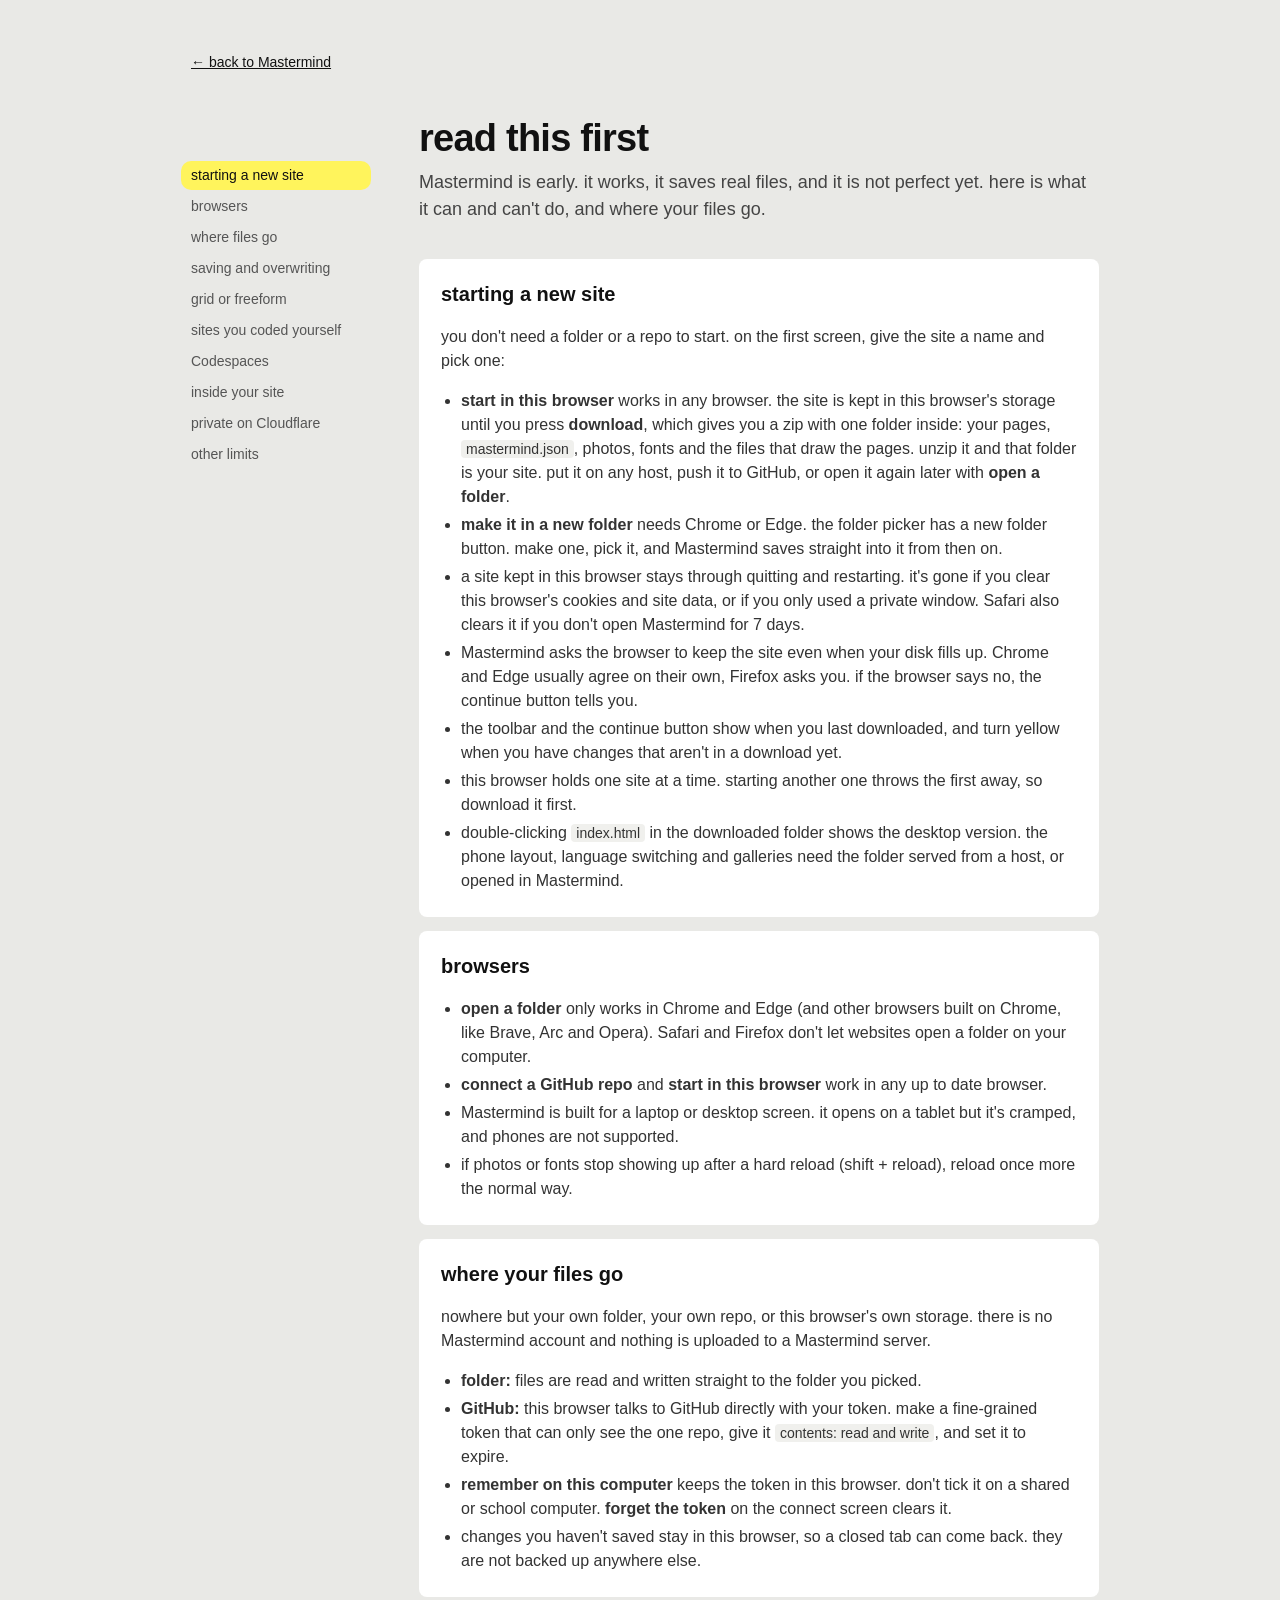
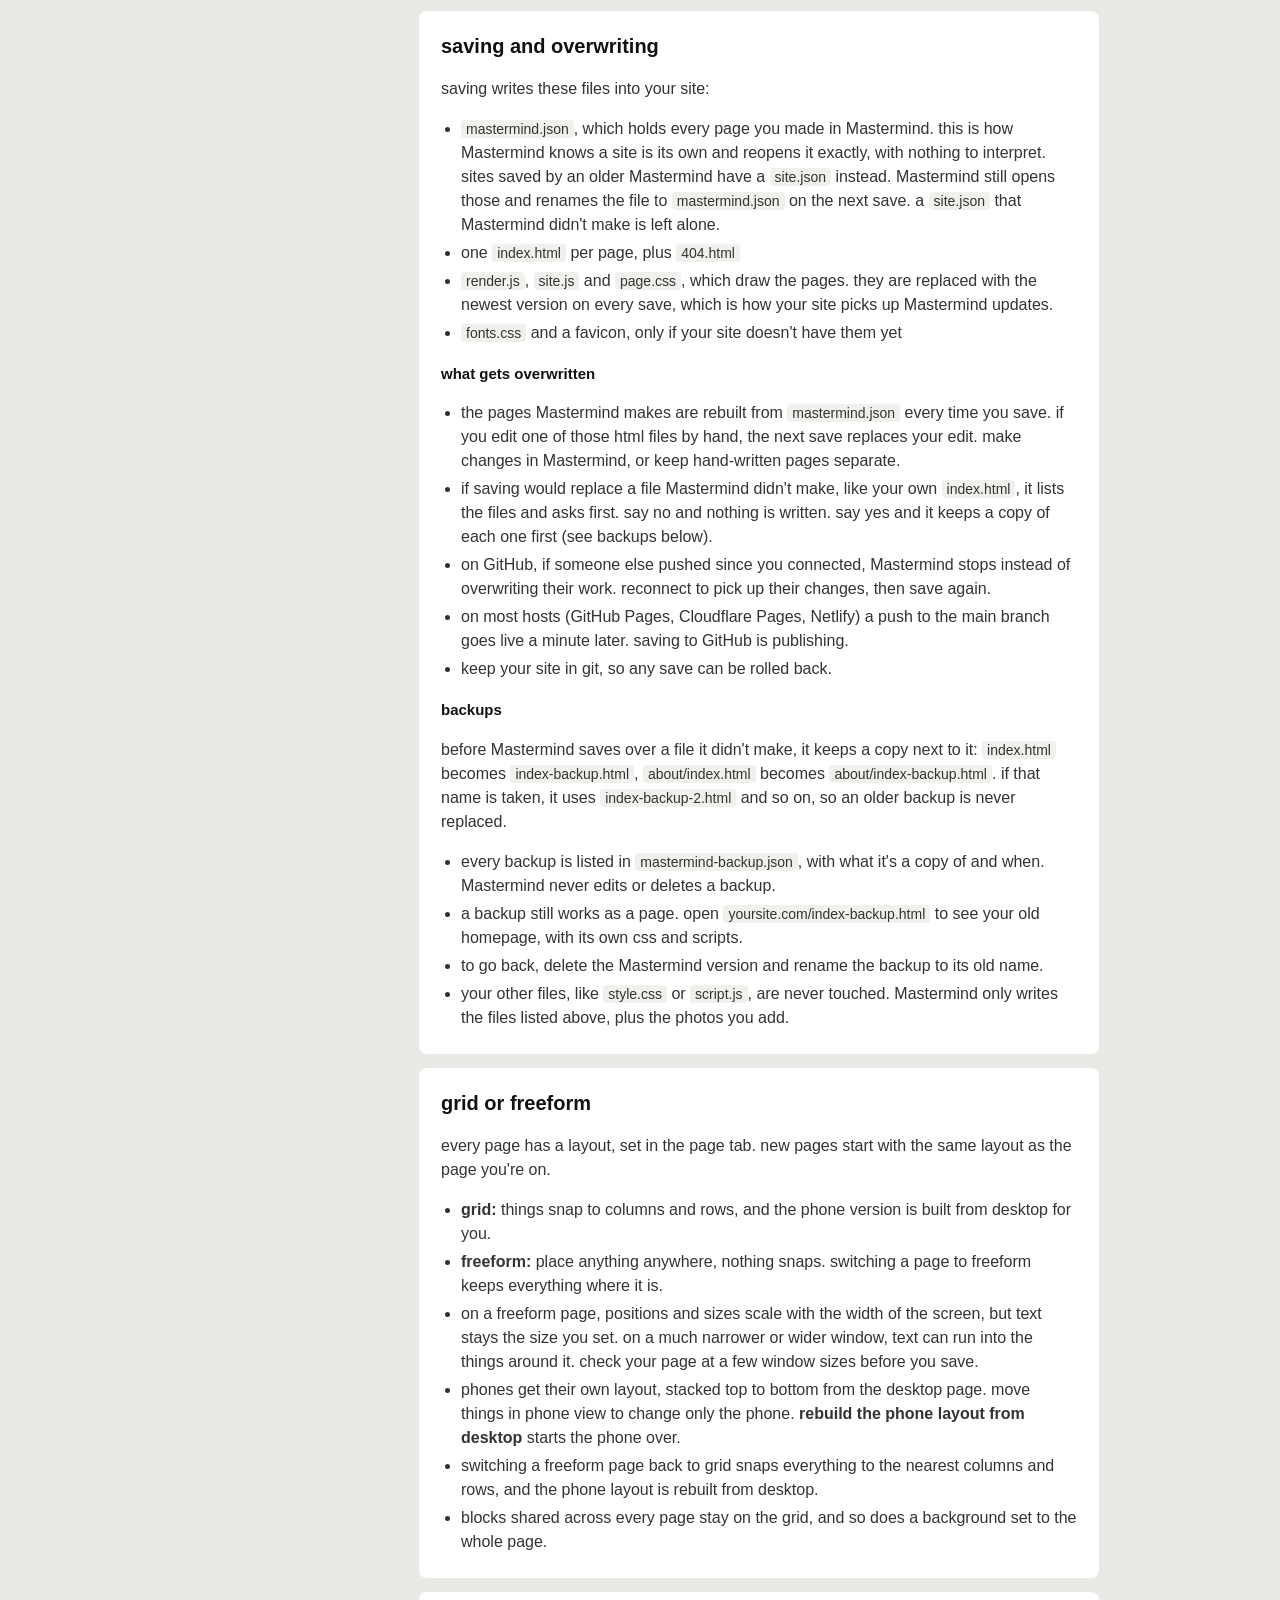
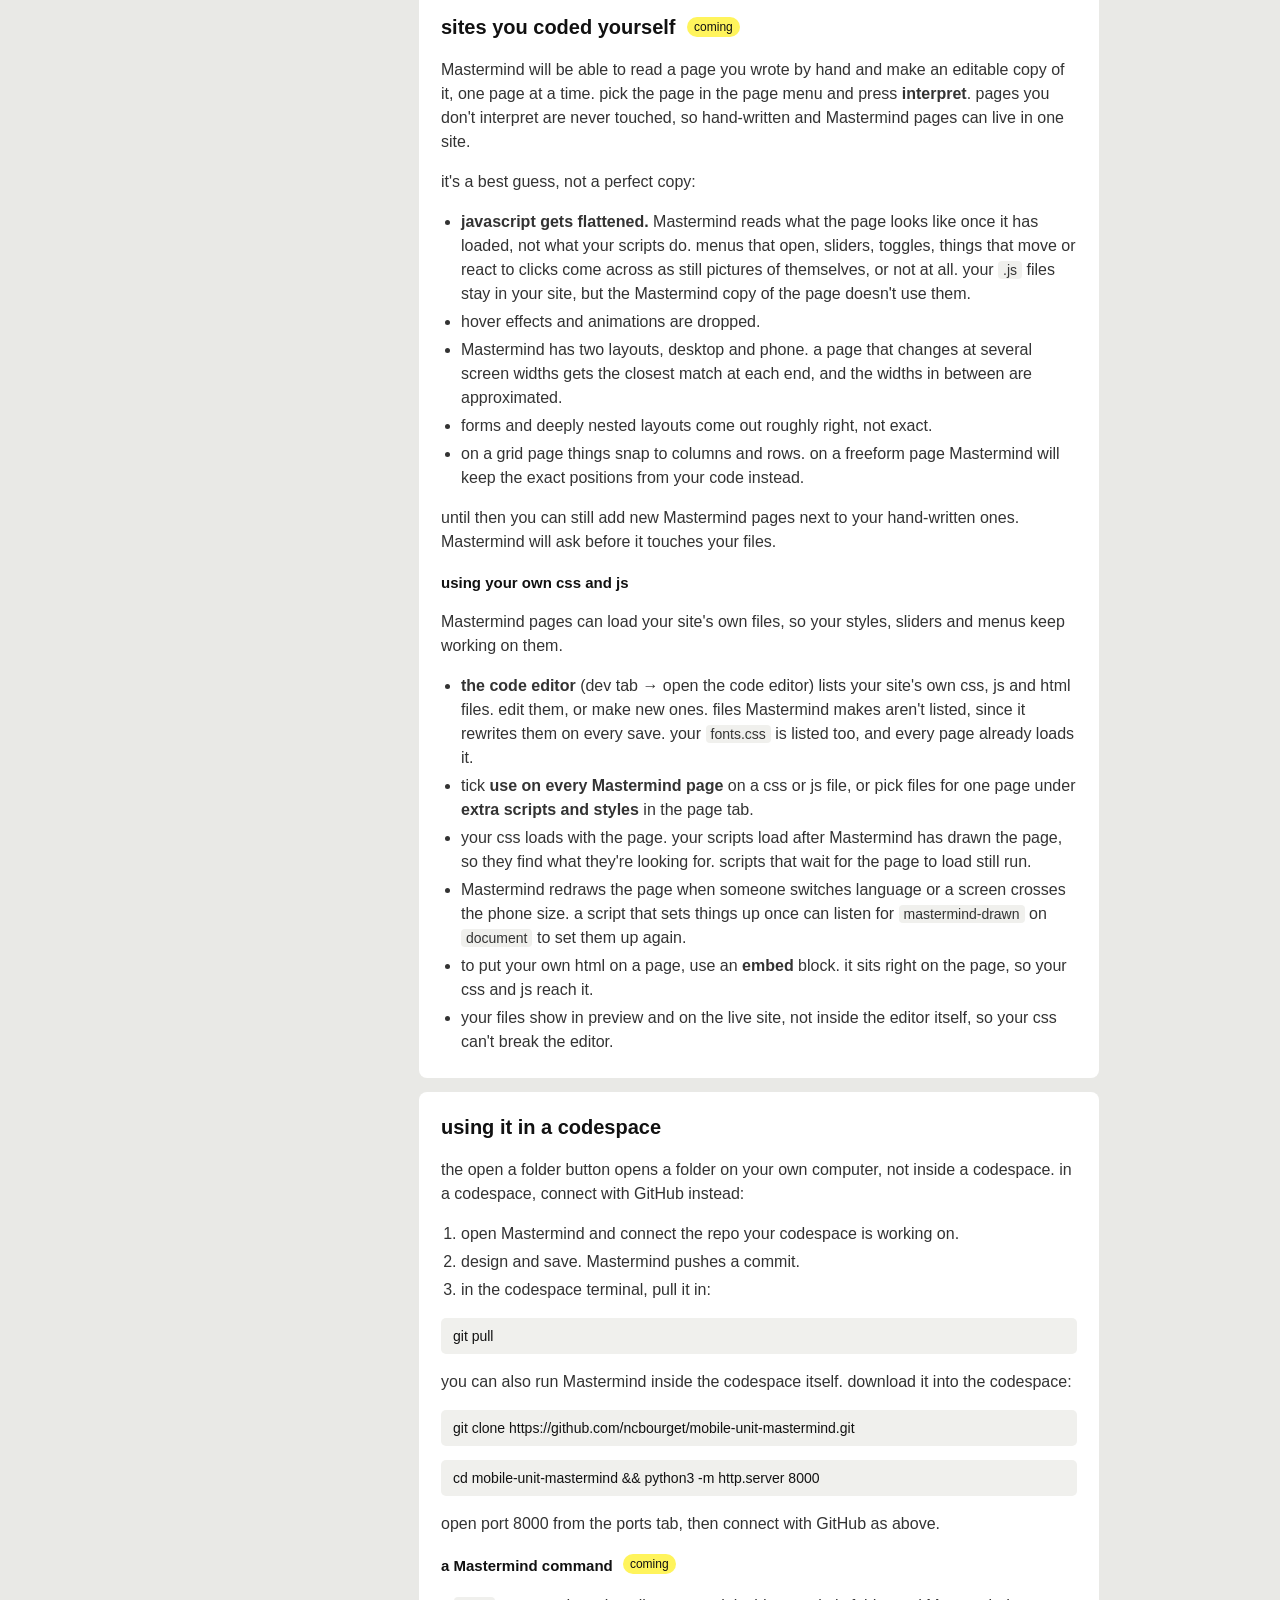
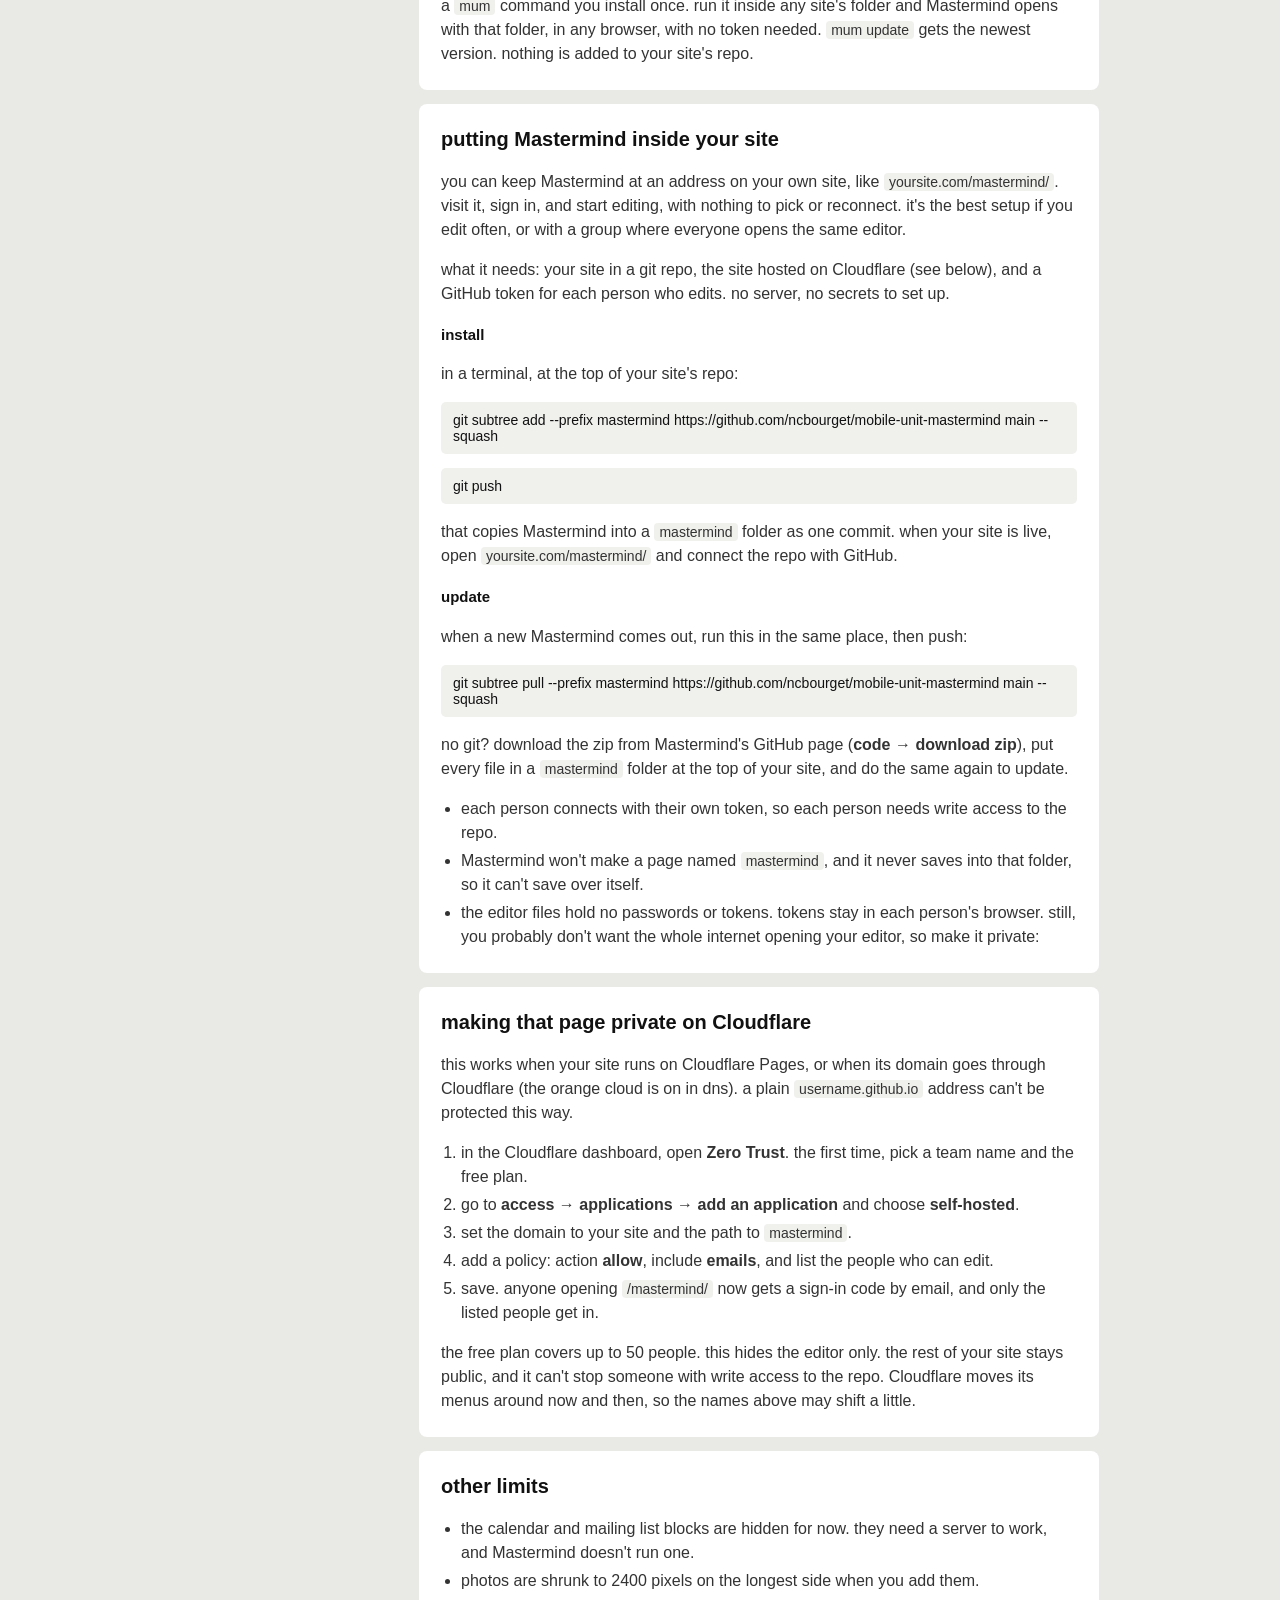
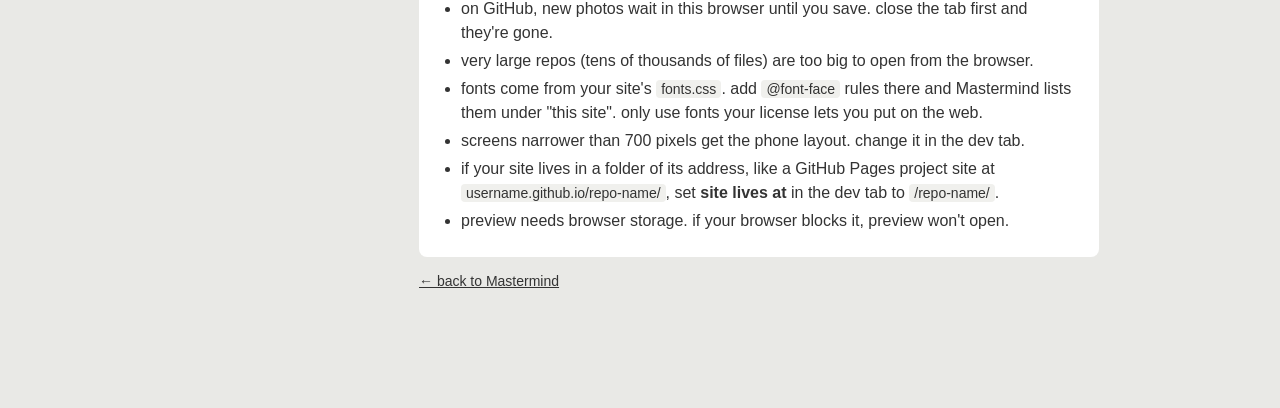
==== about.html @ 0f7946c5 "capitals, install and update notes" ====
<!doctype html>
<html lang="en">
<head>
<meta charset="utf-8">
<meta name="viewport" content="width=device-width, initial-scale=1">
<title>read this first / Mobile Unit: Mastermind</title>
<link rel="icon" href="assets/favicon.svg" type="image/svg+xml">
<style>
body {
  margin: 0;
  background: #e9e9e6;
  color: #111;
  font: 16px/1.5 Helvetica, Arial, sans-serif;
}

html {
  scroll-behavior: smooth;
}

.wrap {
  display: grid;
  grid-template-columns: 190px minmax(0, 680px);
  justify-content: center;
  gap: 48px;
  padding: 48px 16px 80px;
}

main {
  min-width: 0;
}

section {
  scroll-margin-top: 20px;
}

.top {
  margin-bottom: 36px;
  font-size: 14px;
}

a {
  color: inherit;
}

h1 {
  margin: 0 0 10px;
  font-size: 38px;
  line-height: 1.05;
  letter-spacing: -.02em;
}

.lede {
  margin: 0 0 36px;
  font-size: 18px;
  color: #444;
}

section {
  margin-bottom: 14px;
  padding: 20px 22px 8px;
  background: #fff;
  border-radius: 8px;
}

h2 {
  margin: 0 0 8px;
  font-size: 20px;
}

h3 {
  margin: 18px 0 6px;
  font-size: 15px;
}

p, li {
  color: #333;
}

ul, ol {
  padding-left: 20px;
}

li {
  margin-bottom: 4px;
}

code {
  padding: 1px 5px;
  font: inherit;
  font-size: 14px;
  background: #f0f0ed;
  border-radius: 4px;
  overflow-wrap: anywhere;
}

pre {
  margin: 0 0 14px;
  padding: 10px 12px;
  background: #f0f0ed;
  border-radius: 5px;
  font: 14px Helvetica, Arial, sans-serif;
  white-space: pre-wrap;
  overflow-wrap: anywhere;
}

.soon {
  display: inline-block;
  margin-left: 6px;
  padding: 1px 7px;
  font-size: 12px;
  font-weight: 400;
  color: #111;
  background: #fff45c;
  border-radius: 10px;
  vertical-align: 3px;
}

.toc ul {
  position: sticky;
  top: 48px;
  margin: 0;
  padding: 0;
  list-style: none;
  font-size: 14px;
}

.toc .back {
  margin-bottom: 84px;
}

.toc .back a {
  color: #111;
  text-decoration: underline;
}

.toc .back a:hover {
  background: #fff;
}

.top.first {
  visibility: hidden;
}

.toc li {
  margin-bottom: 2px;
}

.toc a {
  display: block;
  padding: 4px 10px;
  color: #555;
  text-decoration: none;
  border-radius: 10px;
}

.toc a:hover {
  color: #111;
}

.toc a.on {
  color: #111;
  background: #fff45c;
}

@media (max-width: 900px) {
  .wrap {
    display: block;
    max-width: 680px;
    margin: 0 auto;
  }

  .toc ul {
    position: static;
    margin: 0 0 24px;
  }

  .toc .back {
    display: none;
  }

  .top.first {
    visibility: visible;
  }

  .toc li {
    display: inline-block;
    margin: 0 4px 4px 0;
  }
}
</style>
</head>
<body>
<div class="wrap">
<nav class="toc">
<ul>
<li class="back"><a href="./">← back to Mastermind</a></li>
<li><a href="#new">starting a new site</a></li>
<li><a href="#browsers">browsers</a></li>
<li><a href="#files">where files go</a></li>
<li><a href="#saving">saving and overwriting</a></li>
<li><a href="#freeform">grid or freeform</a></li>
<li><a href="#coded">sites you coded yourself</a></li>
<li><a href="#codespace">Codespaces</a></li>
<li><a href="#inside">inside your site</a></li>
<li><a href="#private">private on Cloudflare</a></li>
<li><a href="#limits">other limits</a></li>
</ul>
</nav>
<main>
<p class="top first"><a href="./">← back to Mastermind</a></p>

<h1>read this first</h1>
<p class="lede">Mastermind is early. it works, it saves real files, and it is not perfect yet. here is what it can and can't do, and where your files go.</p>

<section id="new">
<h2>starting a new site</h2>
<p>you don't need a folder or a repo to start. on the first screen, give the site a name and pick one:</p>
<ul>
<li><b>start in this browser</b> works in any browser. the site is kept in this browser's storage until you press <b>download</b>, which gives you a zip with one folder inside: your pages, <code>mastermind.json</code>, photos, fonts and the files that draw the pages. unzip it and that folder is your site. put it on any host, push it to GitHub, or open it again later with <b>open a folder</b>.</li>
<li><b>make it in a new folder</b> needs Chrome or Edge. the folder picker has a new folder button. make one, pick it, and Mastermind saves straight into it from then on.</li>
<li>a site kept in this browser stays through quitting and restarting. it's gone if you clear this browser's cookies and site data, or if you only used a private window. Safari also clears it if you don't open Mastermind for 7 days.</li>
<li>Mastermind asks the browser to keep the site even when your disk fills up. Chrome and Edge usually agree on their own, Firefox asks you. if the browser says no, the continue button tells you.</li>
<li>the toolbar and the continue button show when you last downloaded, and turn yellow when you have changes that aren't in a download yet.</li>
<li>this browser holds one site at a time. starting another one throws the first away, so download it first.</li>
<li>double-clicking <code>index.html</code> in the downloaded folder shows the desktop version. the phone layout, language switching and galleries need the folder served from a host, or opened in Mastermind.</li>
</ul>
</section>

<section id="browsers">
<h2>browsers</h2>
<ul>
<li><b>open a folder</b> only works in Chrome and Edge (and other browsers built on Chrome, like Brave, Arc and Opera). Safari and Firefox don't let websites open a folder on your computer.</li>
<li><b>connect a GitHub repo</b> and <b>start in this browser</b> work in any up to date browser.</li>
<li>Mastermind is built for a laptop or desktop screen. it opens on a tablet but it's cramped, and phones are not supported.</li>
<li>if photos or fonts stop showing up after a hard reload (shift + reload), reload once more the normal way.</li>
</ul>
</section>

<section id="files">
<h2>where your files go</h2>
<p>nowhere but your own folder, your own repo, or this browser's own storage. there is no Mastermind account and nothing is uploaded to a Mastermind server.</p>
<ul>
<li><b>folder:</b> files are read and written straight to the folder you picked.</li>
<li><b>GitHub:</b> this browser talks to GitHub directly with your token. make a fine-grained token that can only see the one repo, give it <code>contents: read and write</code>, and set it to expire.</li>
<li><b>remember on this computer</b> keeps the token in this browser. don't tick it on a shared or school computer. <b>forget the token</b> on the connect screen clears it.</li>
<li>changes you haven't saved stay in this browser, so a closed tab can come back. they are not backed up anywhere else.</li>
</ul>
</section>

<section id="saving">
<h2>saving and overwriting</h2>
<p>saving writes these files into your site:</p>
<ul>
<li><code>mastermind.json</code>, which holds every page you made in Mastermind. this is how Mastermind knows a site is its own and reopens it exactly, with nothing to interpret. sites saved by an older Mastermind have a <code>site.json</code> instead. Mastermind still opens those and renames the file to <code>mastermind.json</code> on the next save. a <code>site.json</code> that Mastermind didn't make is left alone.</li>
<li>one <code>index.html</code> per page, plus <code>404.html</code></li>
<li><code>render.js</code>, <code>site.js</code> and <code>page.css</code>, which draw the pages. they are replaced with the newest version on every save, which is how your site picks up Mastermind updates.</li>
<li><code>fonts.css</code> and a favicon, only if your site doesn't have them yet</li>
</ul>
<h3>what gets overwritten</h3>
<ul>
<li>the pages Mastermind makes are rebuilt from <code>mastermind.json</code> every time you save. if you edit one of those html files by hand, the next save replaces your edit. make changes in Mastermind, or keep hand-written pages separate.</li>
<li>if saving would replace a file Mastermind didn't make, like your own <code>index.html</code>, it lists the files and asks first. say no and nothing is written. say yes and it keeps a copy of each one first (see backups below).</li>
<li>on GitHub, if someone else pushed since you connected, Mastermind stops instead of overwriting their work. reconnect to pick up their changes, then save again.</li>
<li>on most hosts (GitHub Pages, Cloudflare Pages, Netlify) a push to the main branch goes live a minute later. saving to GitHub is publishing.</li>
<li>keep your site in git, so any save can be rolled back.</li>
</ul>
<h3>backups</h3>
<p>before Mastermind saves over a file it didn't make, it keeps a copy next to it: <code>index.html</code> becomes <code>index-backup.html</code>, <code>about/index.html</code> becomes <code>about/index-backup.html</code>. if that name is taken, it uses <code>index-backup-2.html</code> and so on, so an older backup is never replaced.</p>
<ul>
<li>every backup is listed in <code>mastermind-backup.json</code>, with what it's a copy of and when. Mastermind never edits or deletes a backup.</li>
<li>a backup still works as a page. open <code>yoursite.com/index-backup.html</code> to see your old homepage, with its own css and scripts.</li>
<li>to go back, delete the Mastermind version and rename the backup to its old name.</li>
<li>your other files, like <code>style.css</code> or <code>script.js</code>, are never touched. Mastermind only writes the files listed above, plus the photos you add.</li>
</ul>
</section>

<section id="freeform">
<h2>grid or freeform</h2>
<p>every page has a layout, set in the page tab. new pages start with the same layout as the page you're on.</p>
<ul>
<li><b>grid:</b> things snap to columns and rows, and the phone version is built from desktop for you.</li>
<li><b>freeform:</b> place anything anywhere, nothing snaps. switching a page to freeform keeps everything where it is.</li>
<li>on a freeform page, positions and sizes scale with the width of the screen, but text stays the size you set. on a much narrower or wider window, text can run into the things around it. check your page at a few window sizes before you save.</li>
<li>phones get their own layout, stacked top to bottom from the desktop page. move things in phone view to change only the phone. <b>rebuild the phone layout from desktop</b> starts the phone over.</li>
<li>switching a freeform page back to grid snaps everything to the nearest columns and rows, and the phone layout is rebuilt from desktop.</li>
<li>blocks shared across every page stay on the grid, and so does a background set to the whole page.</li>
</ul>
</section>

<section id="coded">
<h2>sites you coded yourself <span class="soon">coming</span></h2>
<p>Mastermind will be able to read a page you wrote by hand and make an editable copy of it, one page at a time. pick the page in the page menu and press <b>interpret</b>. pages you don't interpret are never touched, so hand-written and Mastermind pages can live in one site.</p>
<p>it's a best guess, not a perfect copy:</p>
<ul>
<li><b>javascript gets flattened.</b> Mastermind reads what the page looks like once it has loaded, not what your scripts do. menus that open, sliders, toggles, things that move or react to clicks come across as still pictures of themselves, or not at all. your <code>.js</code> files stay in your site, but the Mastermind copy of the page doesn't use them.</li>
<li>hover effects and animations are dropped.</li>
<li>Mastermind has two layouts, desktop and phone. a page that changes at several screen widths gets the closest match at each end, and the widths in between are approximated.</li>
<li>forms and deeply nested layouts come out roughly right, not exact.</li>
<li>on a grid page things snap to columns and rows. on a freeform page Mastermind will keep the exact positions from your code instead.</li>
</ul>
<p>until then you can still add new Mastermind pages next to your hand-written ones. Mastermind will ask before it touches your files.</p>
<h3>using your own css and js</h3>
<p>Mastermind pages can load your site's own files, so your styles, sliders and menus keep working on them.</p>
<ul>
<li><b>the code editor</b> (dev tab → open the code editor) lists your site's own css, js and html files. edit them, or make new ones. files Mastermind makes aren't listed, since it rewrites them on every save. your <code>fonts.css</code> is listed too, and every page already loads it.</li>
<li>tick <b>use on every Mastermind page</b> on a css or js file, or pick files for one page under <b>extra scripts and styles</b> in the page tab.</li>
<li>your css loads with the page. your scripts load after Mastermind has drawn the page, so they find what they're looking for. scripts that wait for the page to load still run.</li>
<li>Mastermind redraws the page when someone switches language or a screen crosses the phone size. a script that sets things up once can listen for <code>mastermind-drawn</code> on <code>document</code> to set them up again.</li>
<li>to put your own html on a page, use an <b>embed</b> block. it sits right on the page, so your css and js reach it.</li>
<li>your files show in preview and on the live site, not inside the editor itself, so your css can't break the editor.</li>
</ul>
</section>

<section id="codespace">
<h2>using it in a codespace</h2>
<p>the open a folder button opens a folder on your own computer, not inside a codespace. in a codespace, connect with GitHub instead:</p>
<ol>
<li>open Mastermind and connect the repo your codespace is working on.</li>
<li>design and save. Mastermind pushes a commit.</li>
<li>in the codespace terminal, pull it in:</li>
</ol>
<pre>git pull</pre>
<p>you can also run Mastermind inside the codespace itself. download it into the codespace:</p>
<pre>git clone https://github.com/ncbourget/mobile-unit-mastermind.git</pre>
<pre>cd mobile-unit-mastermind && python3 -m http.server 8000</pre>
<p>open port 8000 from the ports tab, then connect with GitHub as above.</p>
<h3>a Mastermind command <span class="soon">coming</span></h3>
<p>a <code>mum</code> command you install once. run it inside any site's folder and Mastermind opens with that folder, in any browser, with no token needed. <code>mum update</code> gets the newest version. nothing is added to your site's repo.</p>
</section>

<section id="inside">
<h2>putting Mastermind inside your site</h2>
<p>you can keep Mastermind at an address on your own site, like <code>yoursite.com/mastermind/</code>. visit it, sign in, and start editing, with nothing to pick or reconnect. it's the best setup if you edit often, or with a group where everyone opens the same editor.</p>
<p>what it needs: your site in a git repo, the site hosted on Cloudflare (see below), and a GitHub token for each person who edits. no server, no secrets to set up.</p>
<h3>install</h3>
<p>in a terminal, at the top of your site's repo:</p>
<pre>git subtree add --prefix mastermind https://github.com/ncbourget/mobile-unit-mastermind main --squash</pre>
<pre>git push</pre>
<p>that copies Mastermind into a <code>mastermind</code> folder as one commit. when your site is live, open <code>yoursite.com/mastermind/</code> and connect the repo with GitHub.</p>
<h3>update</h3>
<p>when a new Mastermind comes out, run this in the same place, then push:</p>
<pre>git subtree pull --prefix mastermind https://github.com/ncbourget/mobile-unit-mastermind main --squash</pre>
<p>no git? download the zip from Mastermind's GitHub page (<b>code → download zip</b>), put every file in a <code>mastermind</code> folder at the top of your site, and do the same again to update.</p>
<ul>
<li>each person connects with their own token, so each person needs write access to the repo.</li>
<li>Mastermind won't make a page named <code>mastermind</code>, and it never saves into that folder, so it can't save over itself.</li>
<li>the editor files hold no passwords or tokens. tokens stay in each person's browser. still, you probably don't want the whole internet opening your editor, so make it private:</li>
</ul>
</section>

<section id="private">
<h2>making that page private on Cloudflare</h2>
<p>this works when your site runs on Cloudflare Pages, or when its domain goes through Cloudflare (the orange cloud is on in dns). a plain <code>username.github.io</code> address can't be protected this way.</p>
<ol>
<li>in the Cloudflare dashboard, open <b>Zero Trust</b>. the first time, pick a team name and the free plan.</li>
<li>go to <b>access → applications → add an application</b> and choose <b>self-hosted</b>.</li>
<li>set the domain to your site and the path to <code>mastermind</code>.</li>
<li>add a policy: action <b>allow</b>, include <b>emails</b>, and list the people who can edit.</li>
<li>save. anyone opening <code>/mastermind/</code> now gets a sign-in code by email, and only the listed people get in.</li>
</ol>
<p>the free plan covers up to 50 people. this hides the editor only. the rest of your site stays public, and it can't stop someone with write access to the repo. Cloudflare moves its menus around now and then, so the names above may shift a little.</p>
</section>

<section id="limits">
<h2>other limits</h2>
<ul>
<li>the calendar and mailing list blocks are hidden for now. they need a server to work, and Mastermind doesn't run one.</li>
<li>photos are shrunk to 2400 pixels on the longest side when you add them.</li>
<li>on GitHub, new photos wait in this browser until you save. close the tab first and they're gone.</li>
<li>very large repos (tens of thousands of files) are too big to open from the browser.</li>
<li>fonts come from your site's <code>fonts.css</code>. add <code>@font-face</code> rules there and Mastermind lists them under "this site". only use fonts your license lets you put on the web.</li>
<li>screens narrower than 700 pixels get the phone layout. change it in the dev tab.</li>
<li>if your site lives in a folder of its address, like a GitHub Pages project site at <code>username.github.io/repo-name/</code>, set <b>site lives at</b> in the dev tab to <code>/repo-name/</code>.</li>
<li>preview needs browser storage. if your browser blocks it, preview won't open.</li>
</ul>
</section>

<p class="top"><a href="./">← back to Mastermind</a></p>
</main>
</div>
<script>
var ls = [].slice.call(document.querySelectorAll('.toc a[href^="#"]')), secs = ls.map(function (a) { return document.querySelector(a.getAttribute('href')) })

function spot() {
  var on = 0
  secs.forEach(function (x, i) { if (x.getBoundingClientRect().top < innerHeight * .3) on = i })
  if (innerHeight + scrollY >= document.documentElement.scrollHeight - 4) on = secs.length - 1
  ls.forEach(function (a, i) { a.classList.toggle('on', i == on) })
}

addEventListener('scroll', spot, { passive: true })
addEventListener('resize', spot)
ls.forEach(function (a, i) {
  a.onclick = function () { setTimeout(function () { ls.forEach(function (b, j) { b.classList.toggle('on', j == i) }) }, 700) }
})
spot()
</script>
</body>
</html>
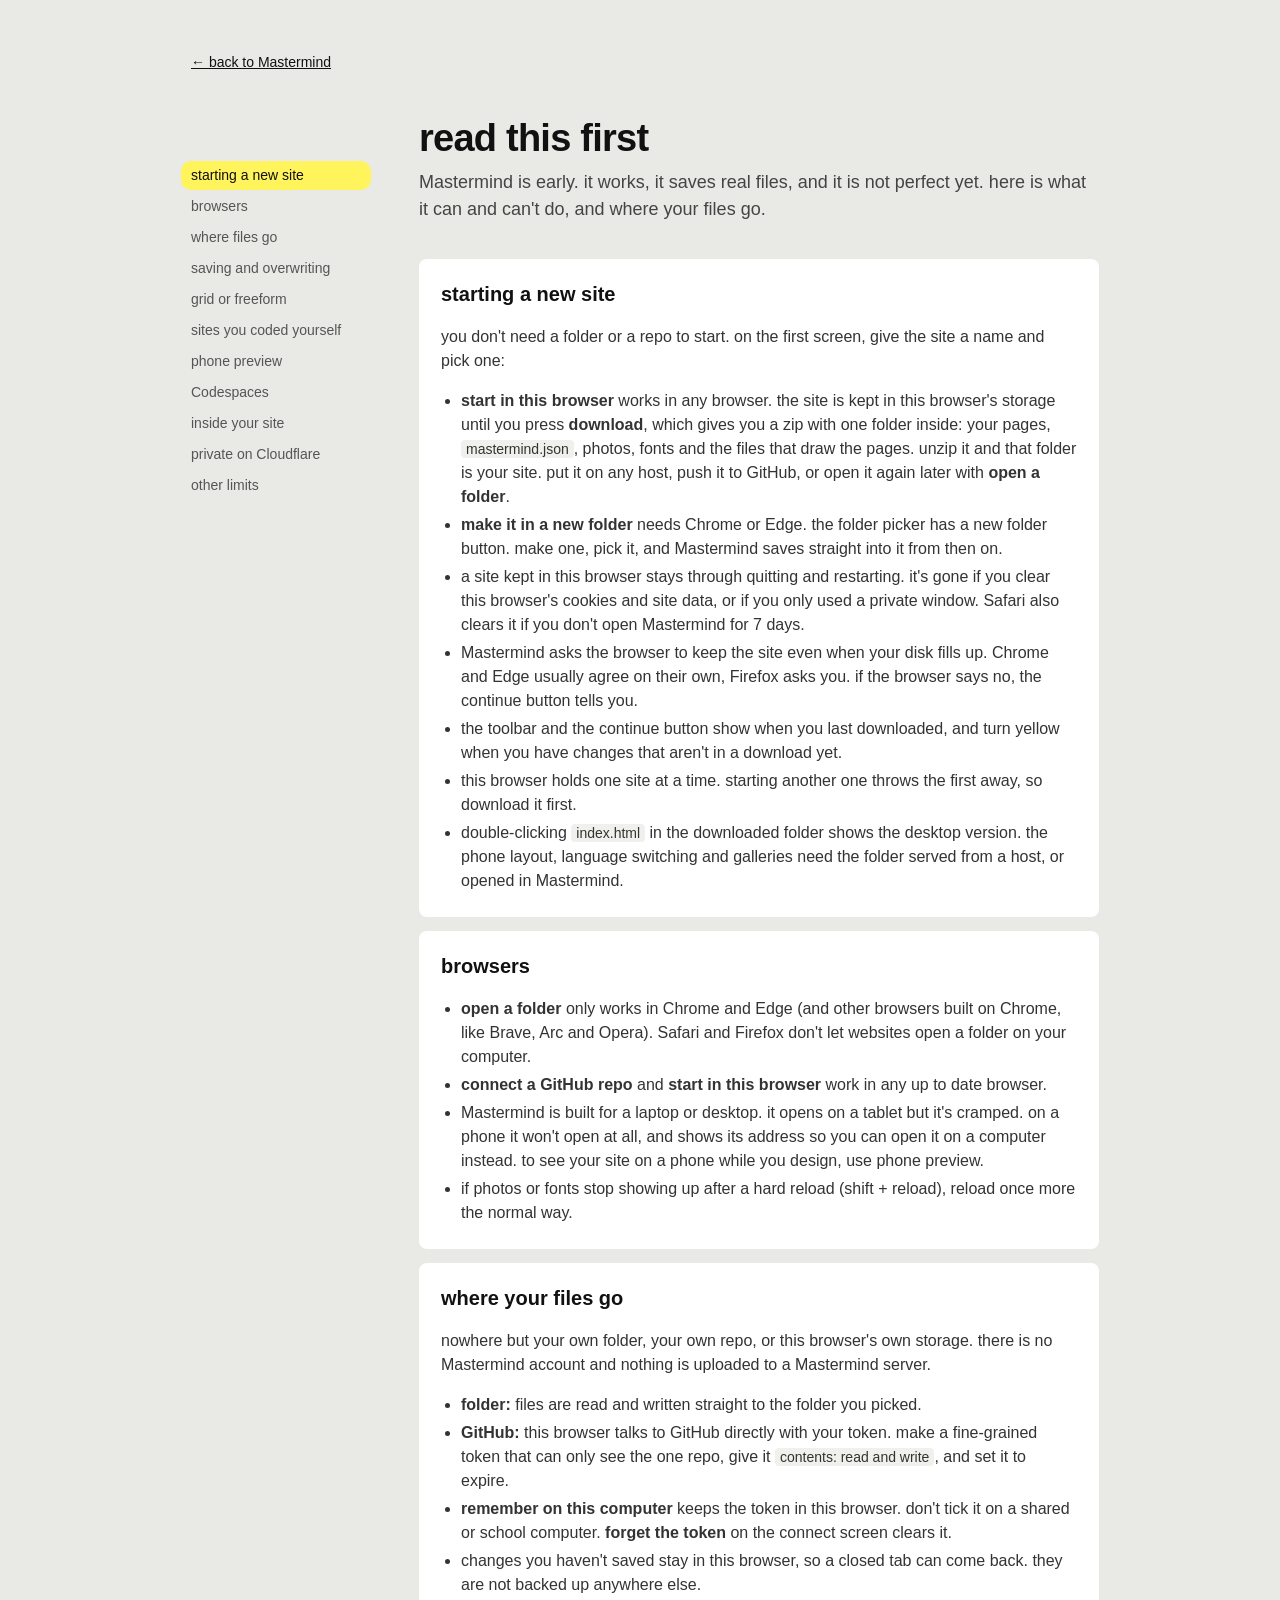
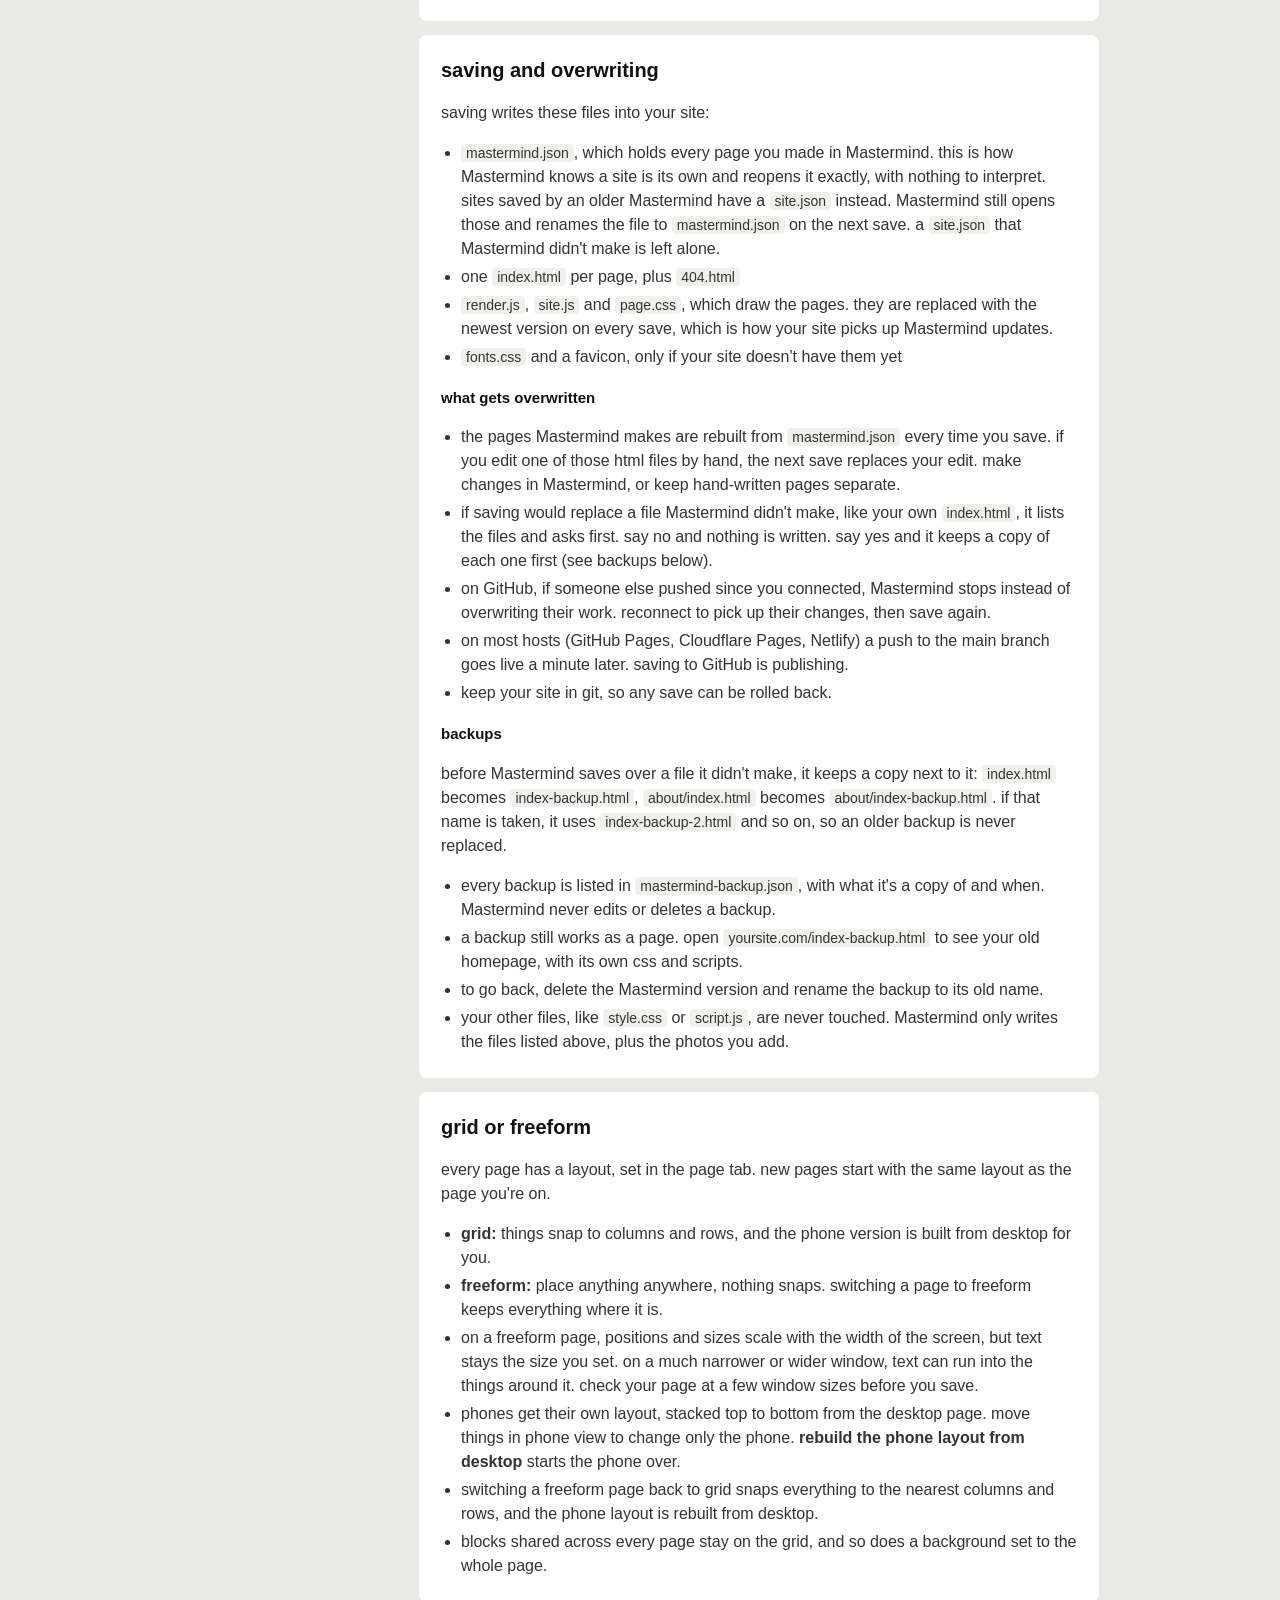
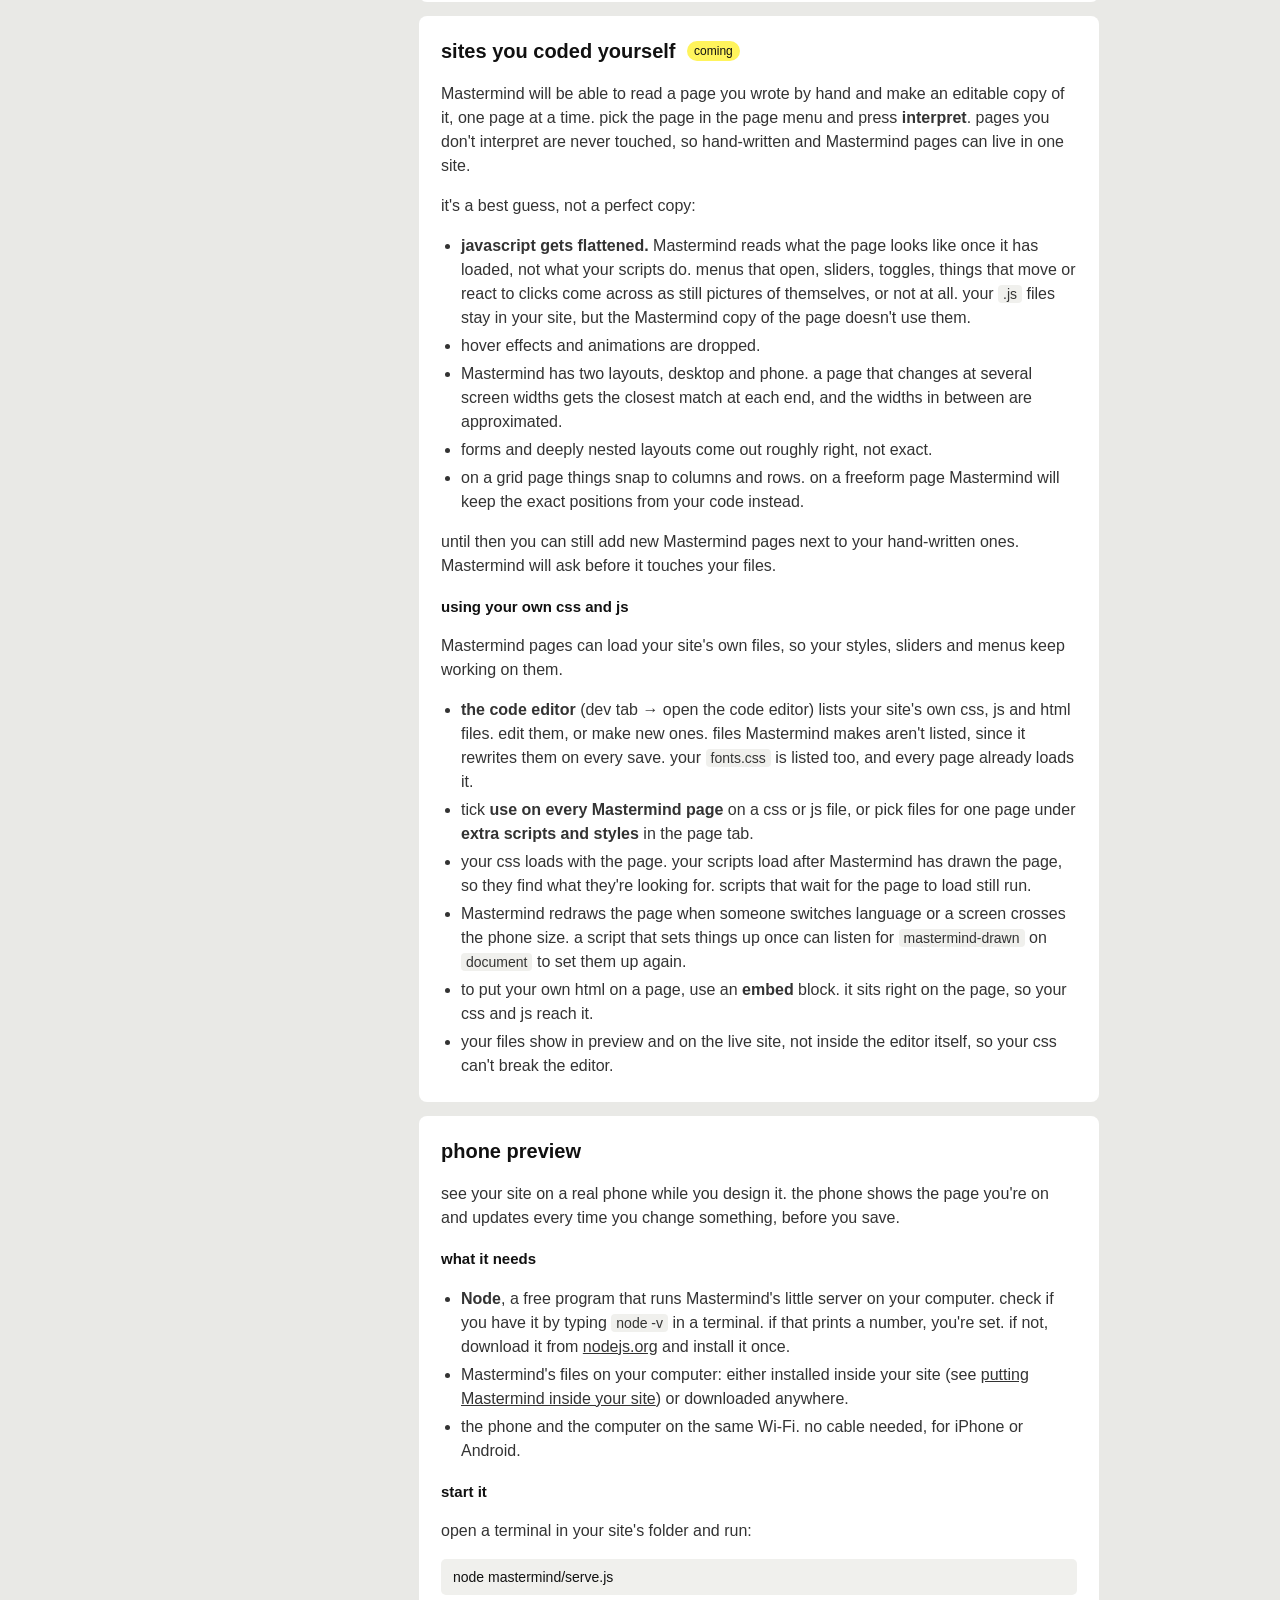
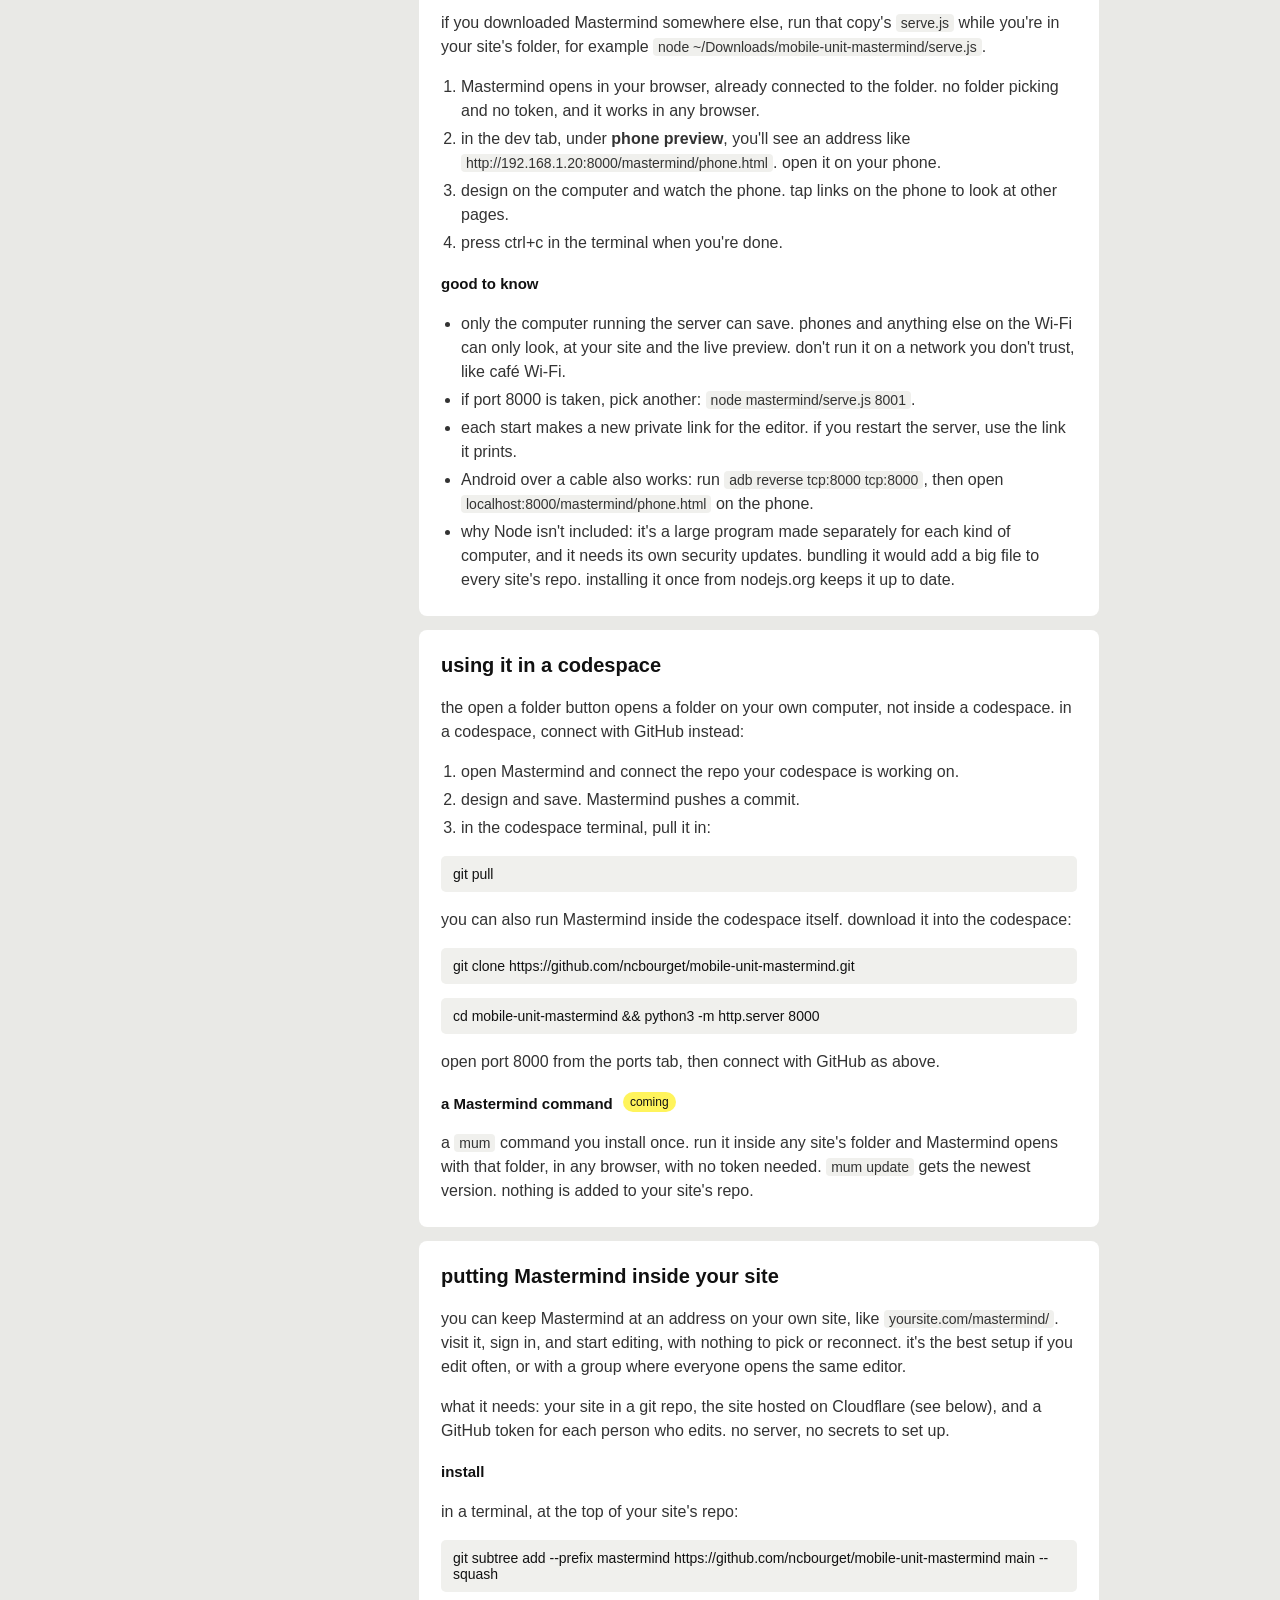
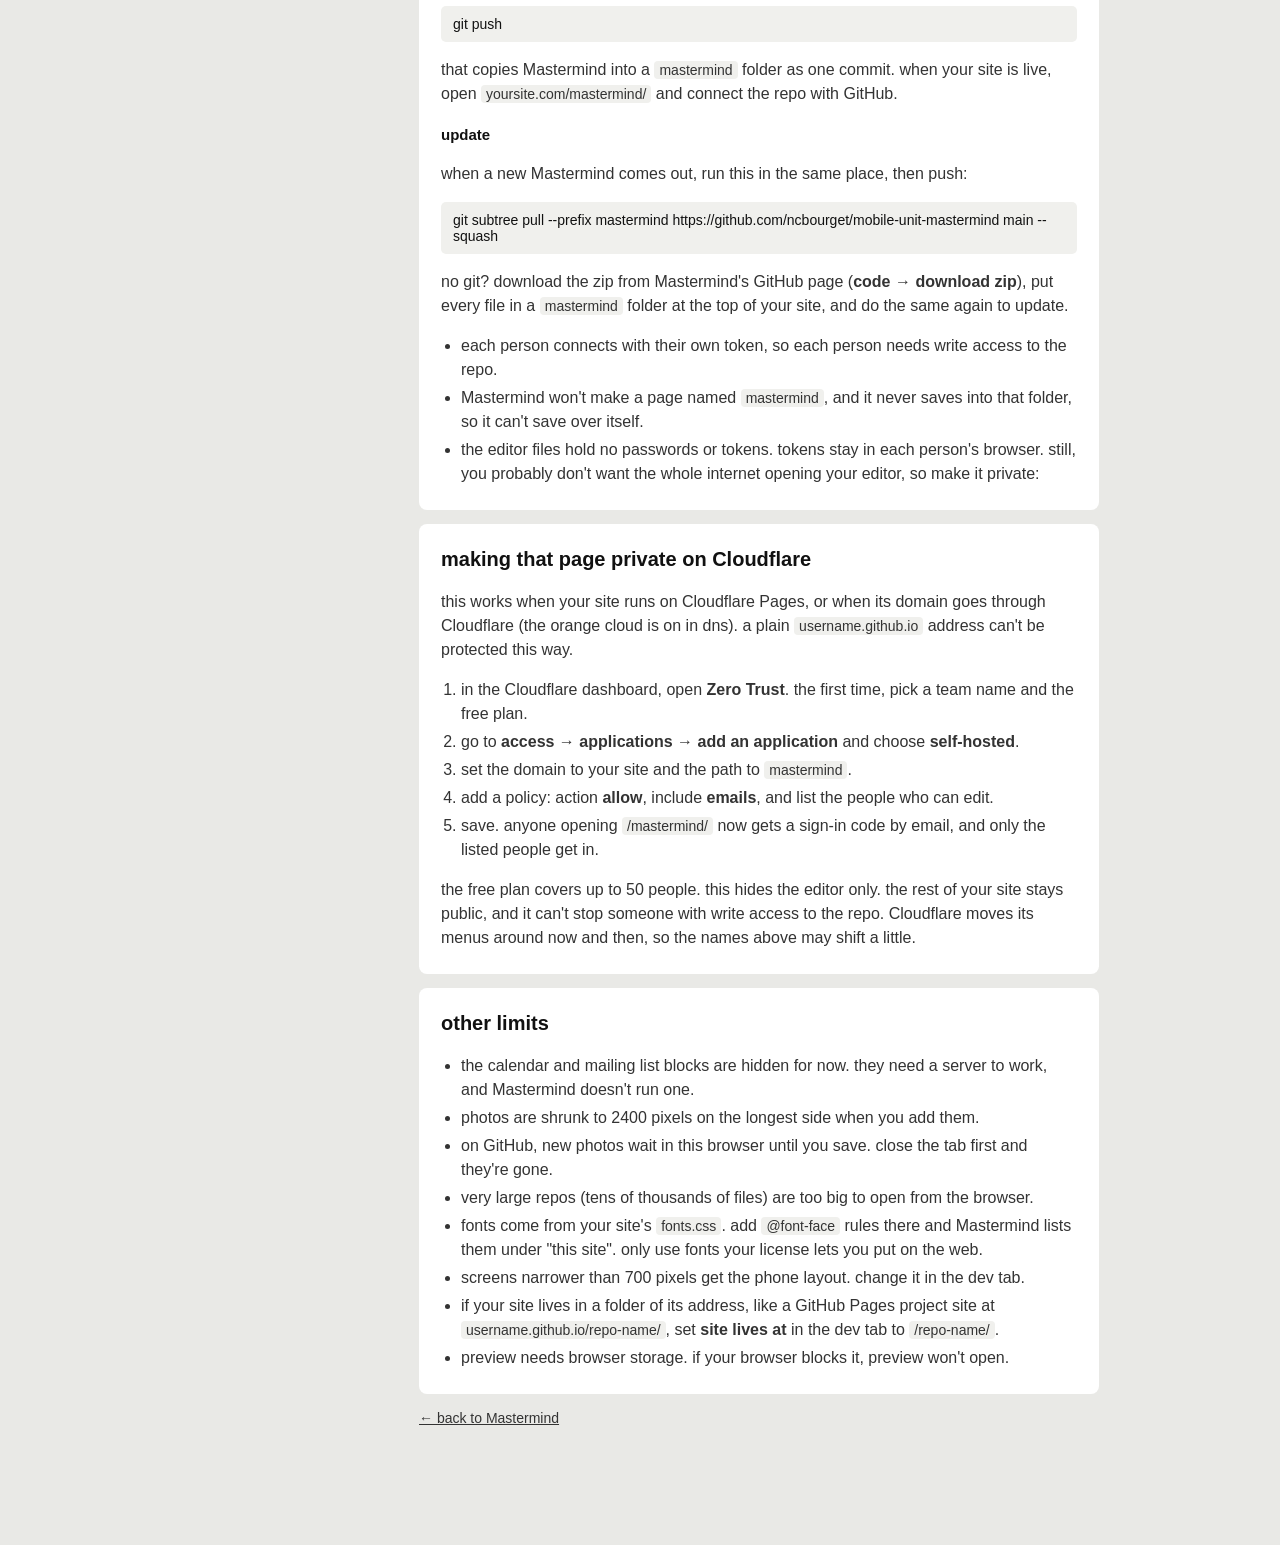
==== commit 9e012268: "notes on phone preview and node" ====
--- a/about.html
+++ b/about.html
@@ -200,6 +200,7 @@
 <li><a href="#saving">saving and overwriting</a></li>
 <li><a href="#freeform">grid or freeform</a></li>
 <li><a href="#coded">sites you coded yourself</a></li>
+<li><a href="#phone">phone preview</a></li>
 <li><a href="#codespace">Codespaces</a></li>
 <li><a href="#inside">inside your site</a></li>
 <li><a href="#private">private on Cloudflare</a></li>
@@ -231,7 +232,7 @@
 <ul>
 <li><b>open a folder</b> only works in Chrome and Edge (and other browsers built on Chrome, like Brave, Arc and Opera). Safari and Firefox don't let websites open a folder on your computer.</li>
 <li><b>connect a GitHub repo</b> and <b>start in this browser</b> work in any up to date browser.</li>
-<li>Mastermind is built for a laptop or desktop screen. it opens on a tablet but it's cramped, and phones are not supported.</li>
+<li>Mastermind is built for a laptop or desktop. it opens on a tablet but it's cramped. on a phone it won't open at all, and shows its address so you can open it on a computer instead. to see your site on a phone while you design, use phone preview.</li>
 <li>if photos or fonts stop showing up after a hard reload (shift + reload), reload once more the normal way.</li>
 </ul>
 </section>
@@ -308,6 +309,35 @@
 <li>Mastermind redraws the page when someone switches language or a screen crosses the phone size. a script that sets things up once can listen for <code>mastermind-drawn</code> on <code>document</code> to set them up again.</li>
 <li>to put your own html on a page, use an <b>embed</b> block. it sits right on the page, so your css and js reach it.</li>
 <li>your files show in preview and on the live site, not inside the editor itself, so your css can't break the editor.</li>
+</ul>
+</section>
+
+<section id="phone">
+<h2>phone preview</h2>
+<p>see your site on a real phone while you design it. the phone shows the page you're on and updates every time you change something, before you save.</p>
+<h3>what it needs</h3>
+<ul>
+<li><b>Node</b>, a free program that runs Mastermind's little server on your computer. check if you have it by typing <code>node -v</code> in a terminal. if that prints a number, you're set. if not, download it from <a href="https://nodejs.org/en/download" target="_blank" rel="noopener">nodejs.org</a> and install it once.</li>
+<li>Mastermind's files on your computer: either installed inside your site (see <a href="#inside">putting Mastermind inside your site</a>) or downloaded anywhere.</li>
+<li>the phone and the computer on the same Wi-Fi. no cable needed, for iPhone or Android.</li>
+</ul>
+<h3>start it</h3>
+<p>open a terminal in your site's folder and run:</p>
+<pre>node mastermind/serve.js</pre>
+<p>if you downloaded Mastermind somewhere else, run that copy's <code>serve.js</code> while you're in your site's folder, for example <code>node ~/Downloads/mobile-unit-mastermind/serve.js</code>.</p>
+<ol>
+<li>Mastermind opens in your browser, already connected to the folder. no folder picking and no token, and it works in any browser.</li>
+<li>in the dev tab, under <b>phone preview</b>, you'll see an address like <code>http://192.168.1.20:8000/mastermind/phone.html</code>. open it on your phone.</li>
+<li>design on the computer and watch the phone. tap links on the phone to look at other pages.</li>
+<li>press ctrl+c in the terminal when you're done.</li>
+</ol>
+<h3>good to know</h3>
+<ul>
+<li>only the computer running the server can save. phones and anything else on the Wi-Fi can only look, at your site and the live preview. don't run it on a network you don't trust, like café Wi-Fi.</li>
+<li>if port 8000 is taken, pick another: <code>node mastermind/serve.js 8001</code>.</li>
+<li>each start makes a new private link for the editor. if you restart the server, use the link it prints.</li>
+<li>Android over a cable also works: run <code>adb reverse tcp:8000 tcp:8000</code>, then open <code>localhost:8000/mastermind/phone.html</code> on the phone.</li>
+<li>why Node isn't included: it's a large program made separately for each kind of computer, and it needs its own security updates. bundling it would add a big file to every site's repo. installing it once from nodejs.org keeps it up to date.</li>
 </ul>
 </section>
 
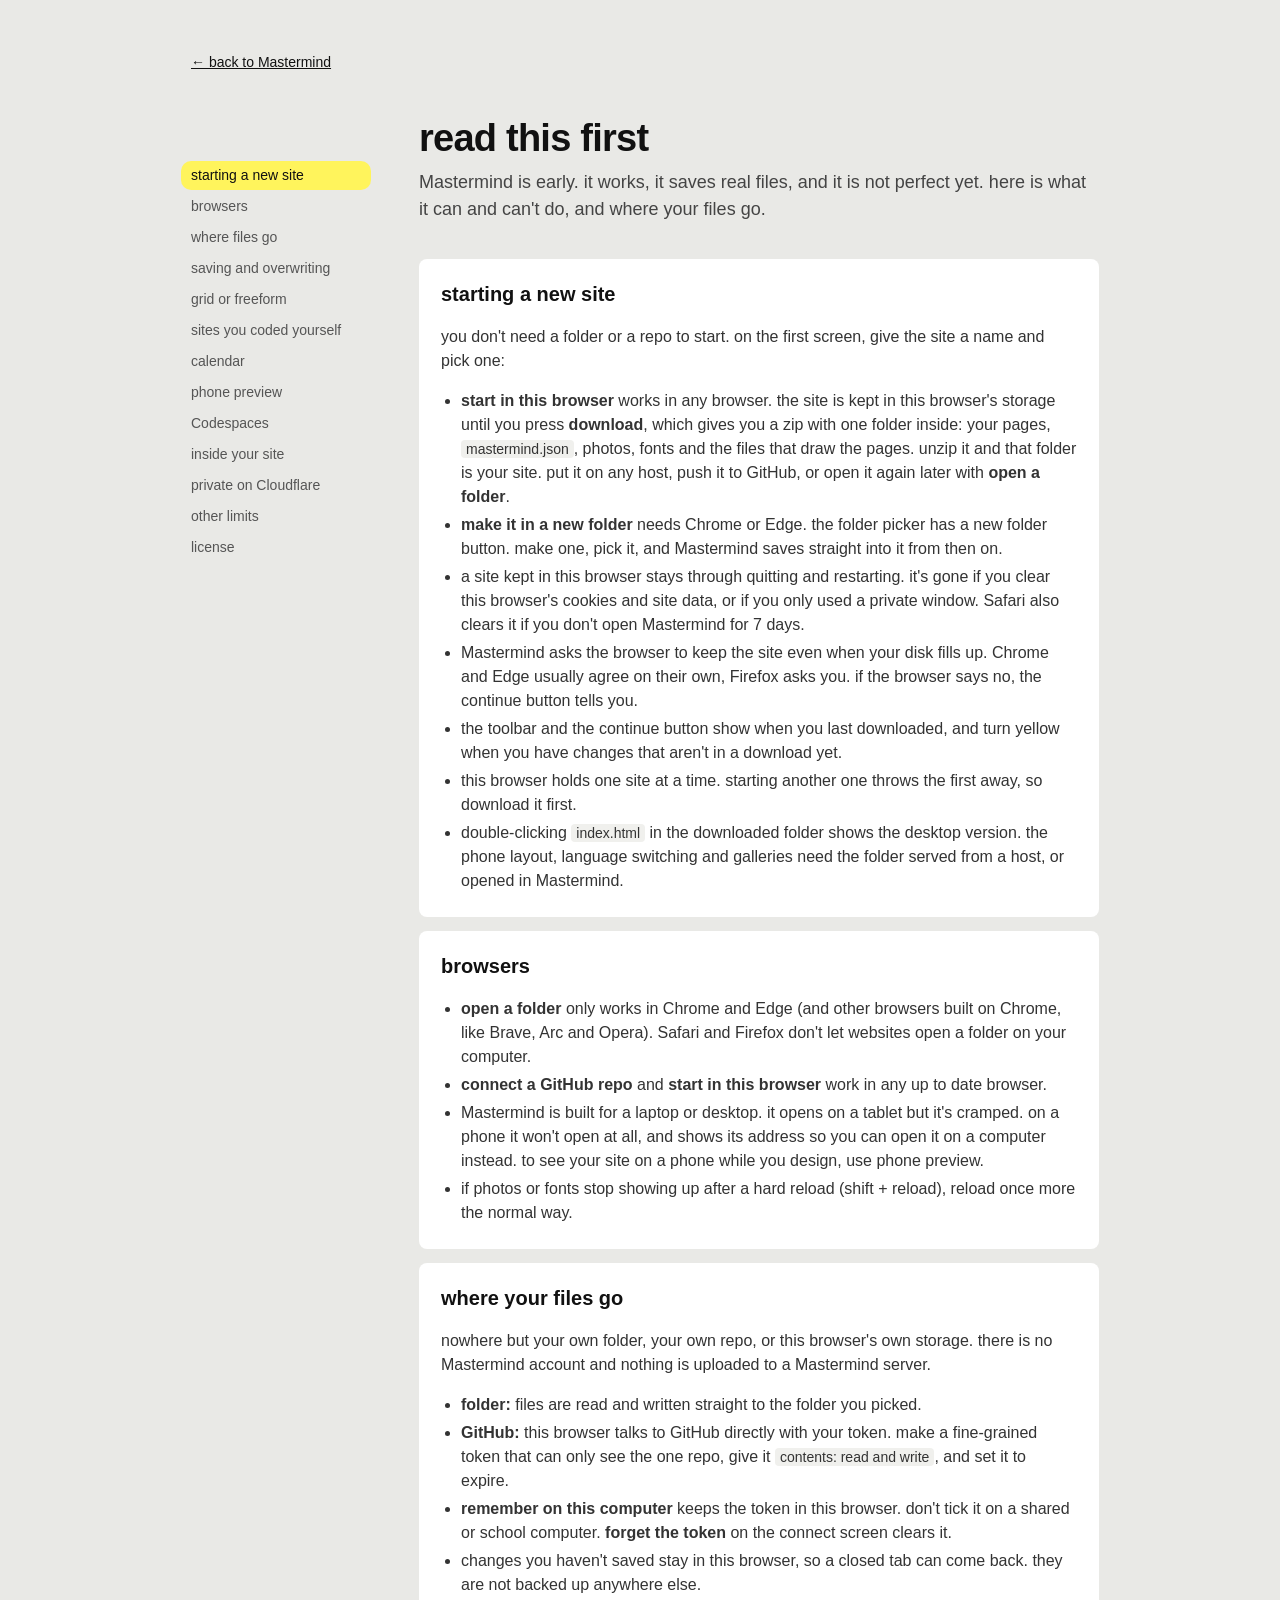
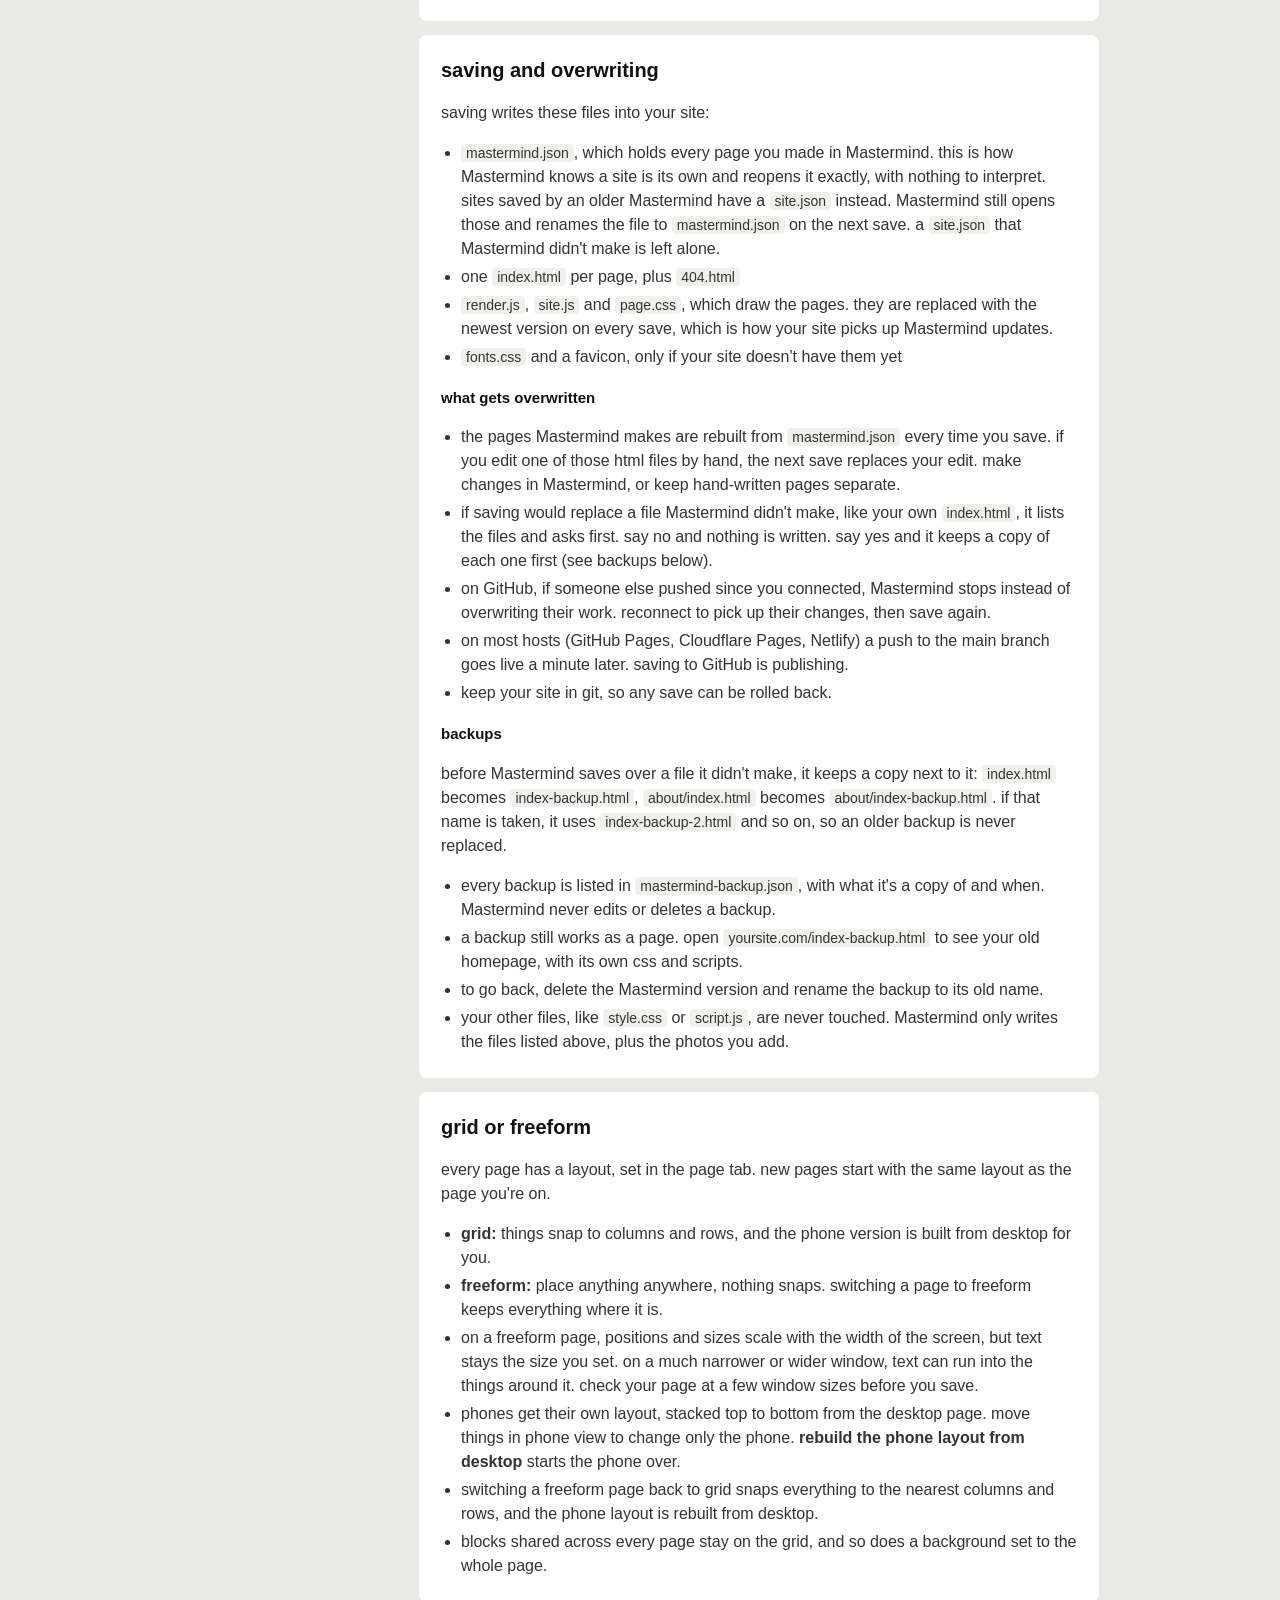
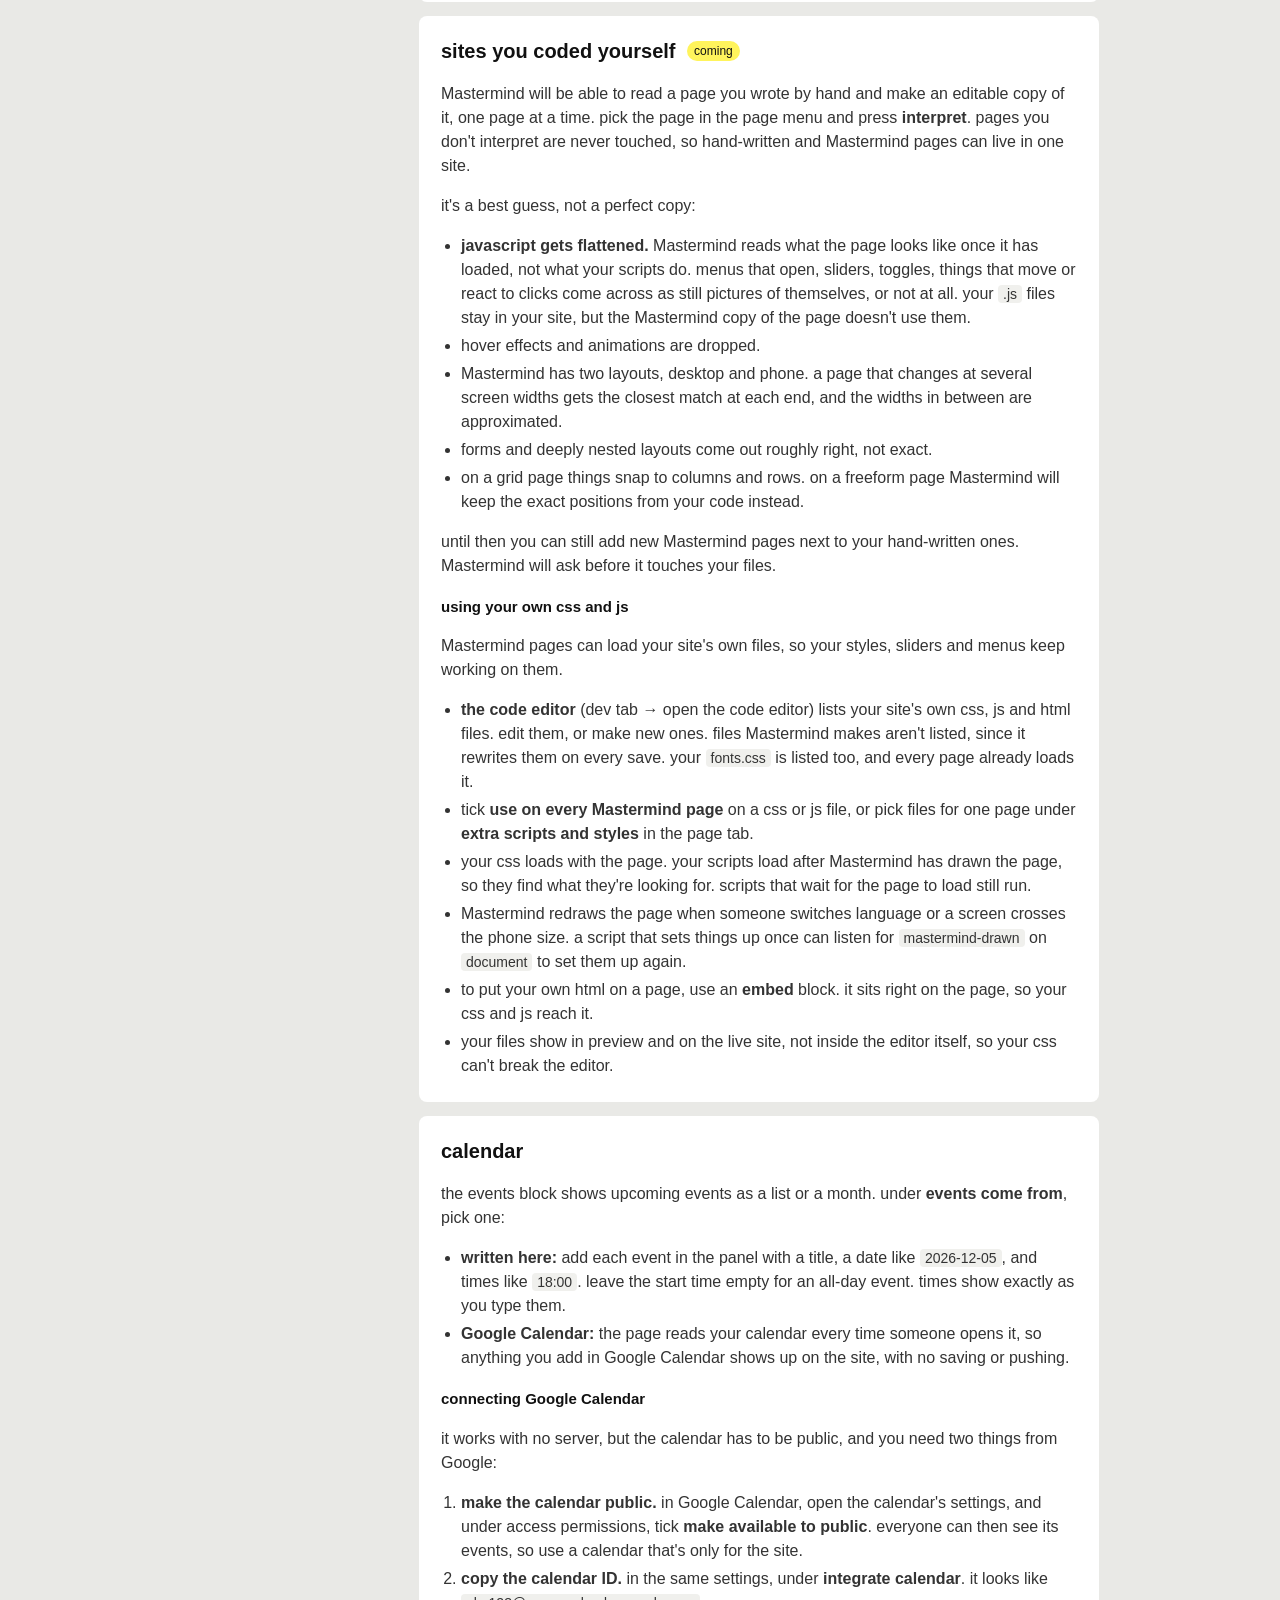
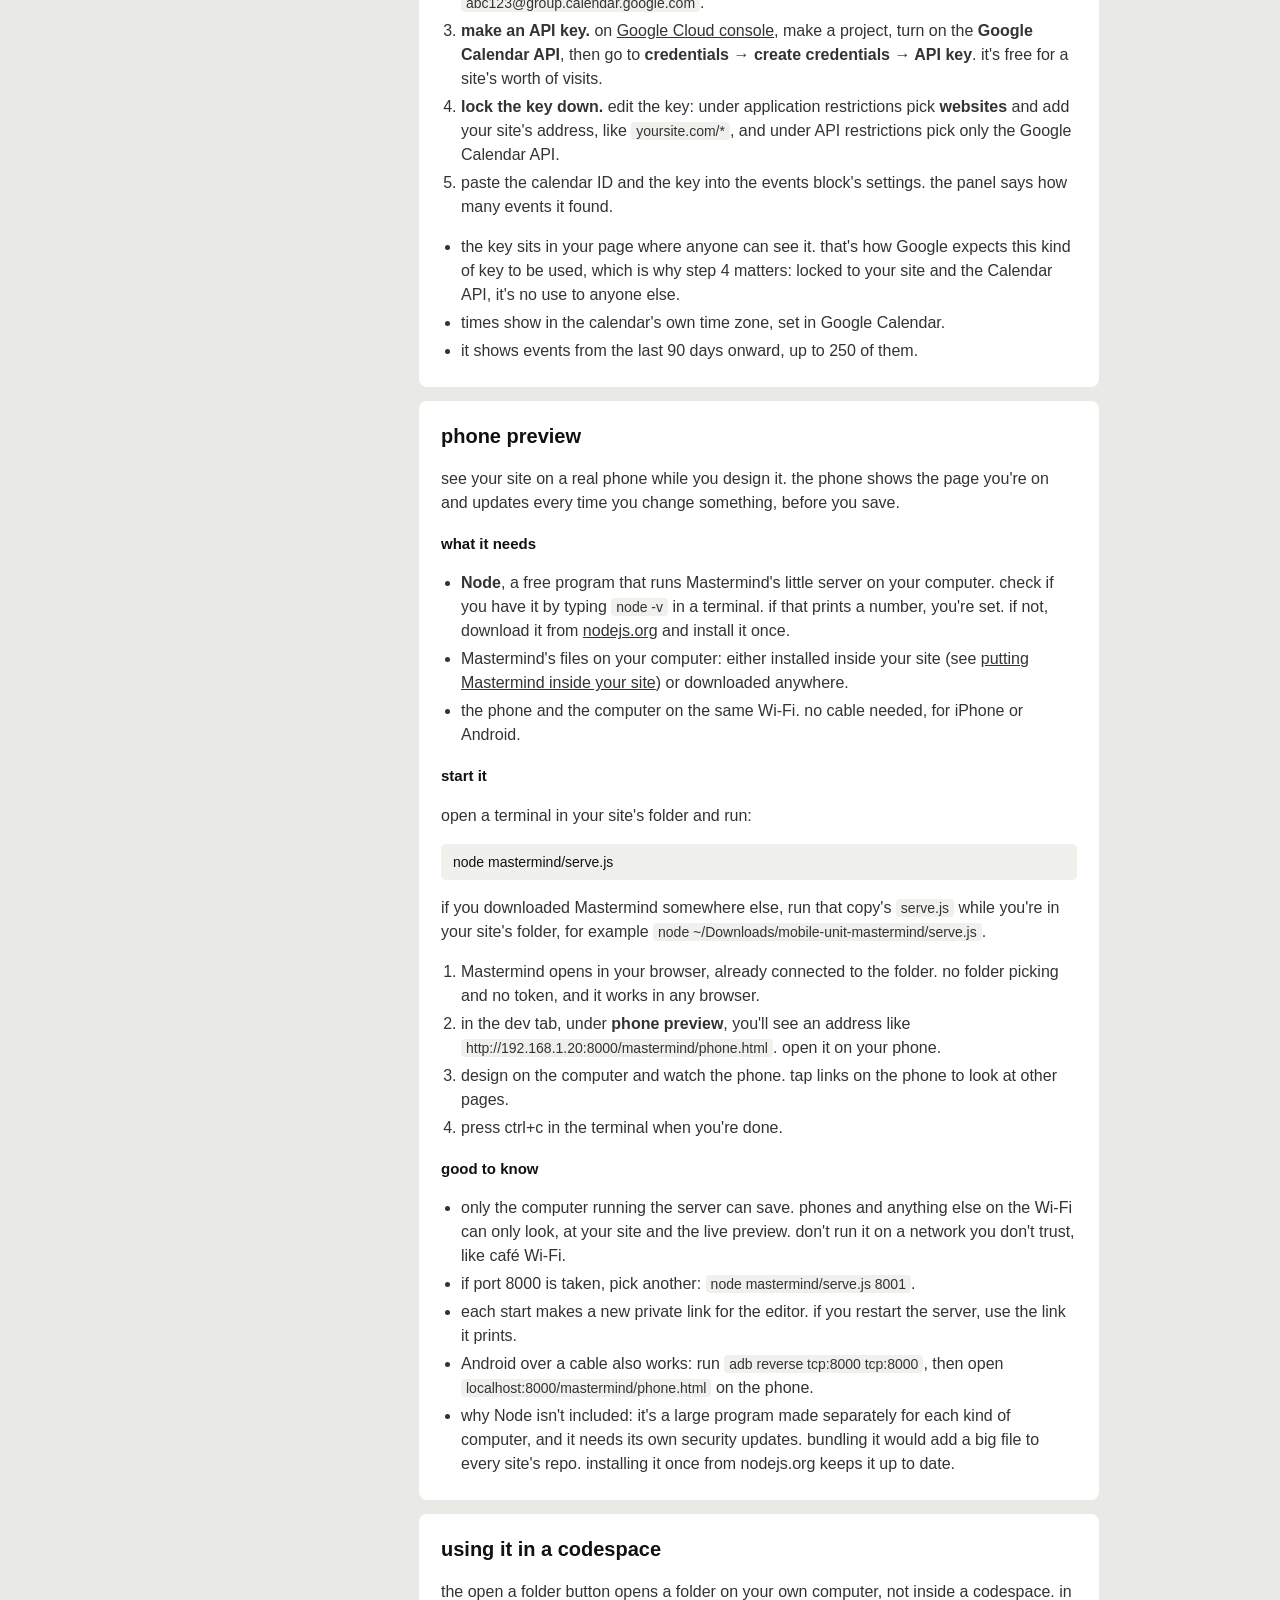
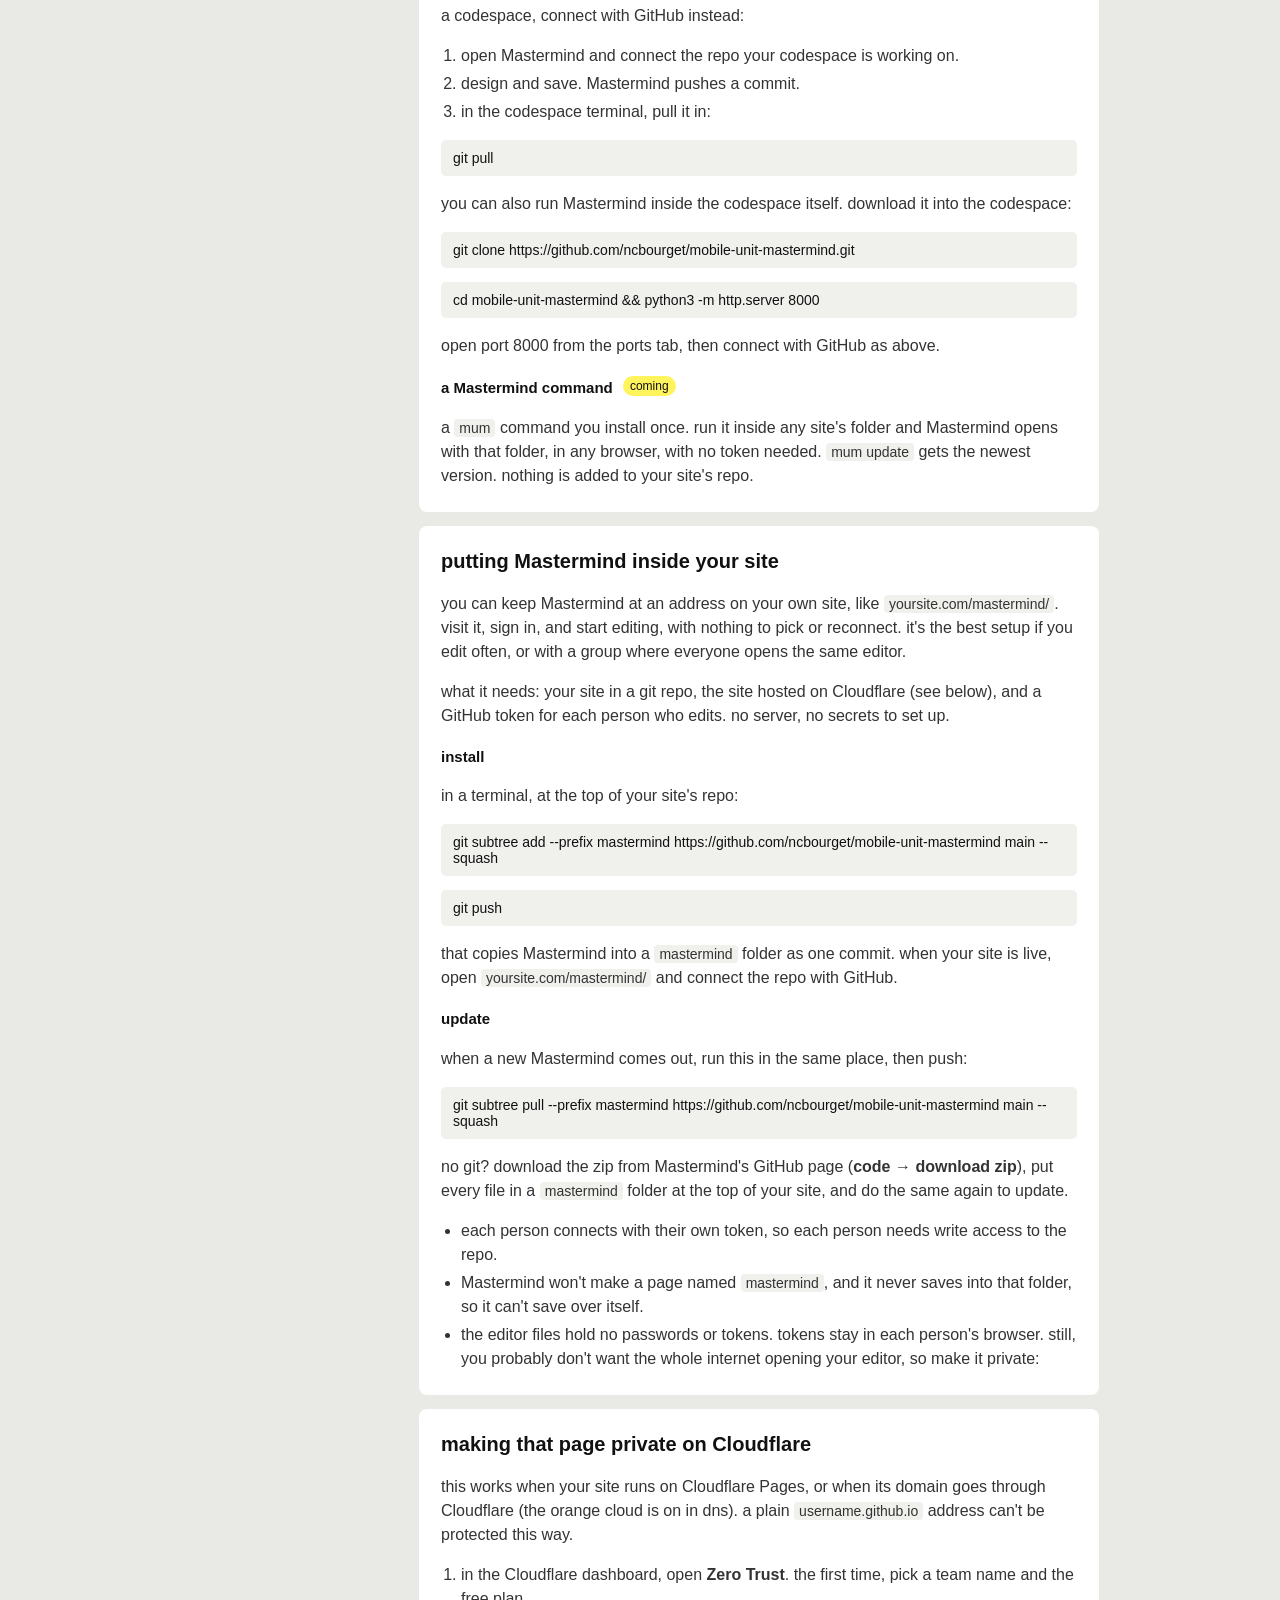
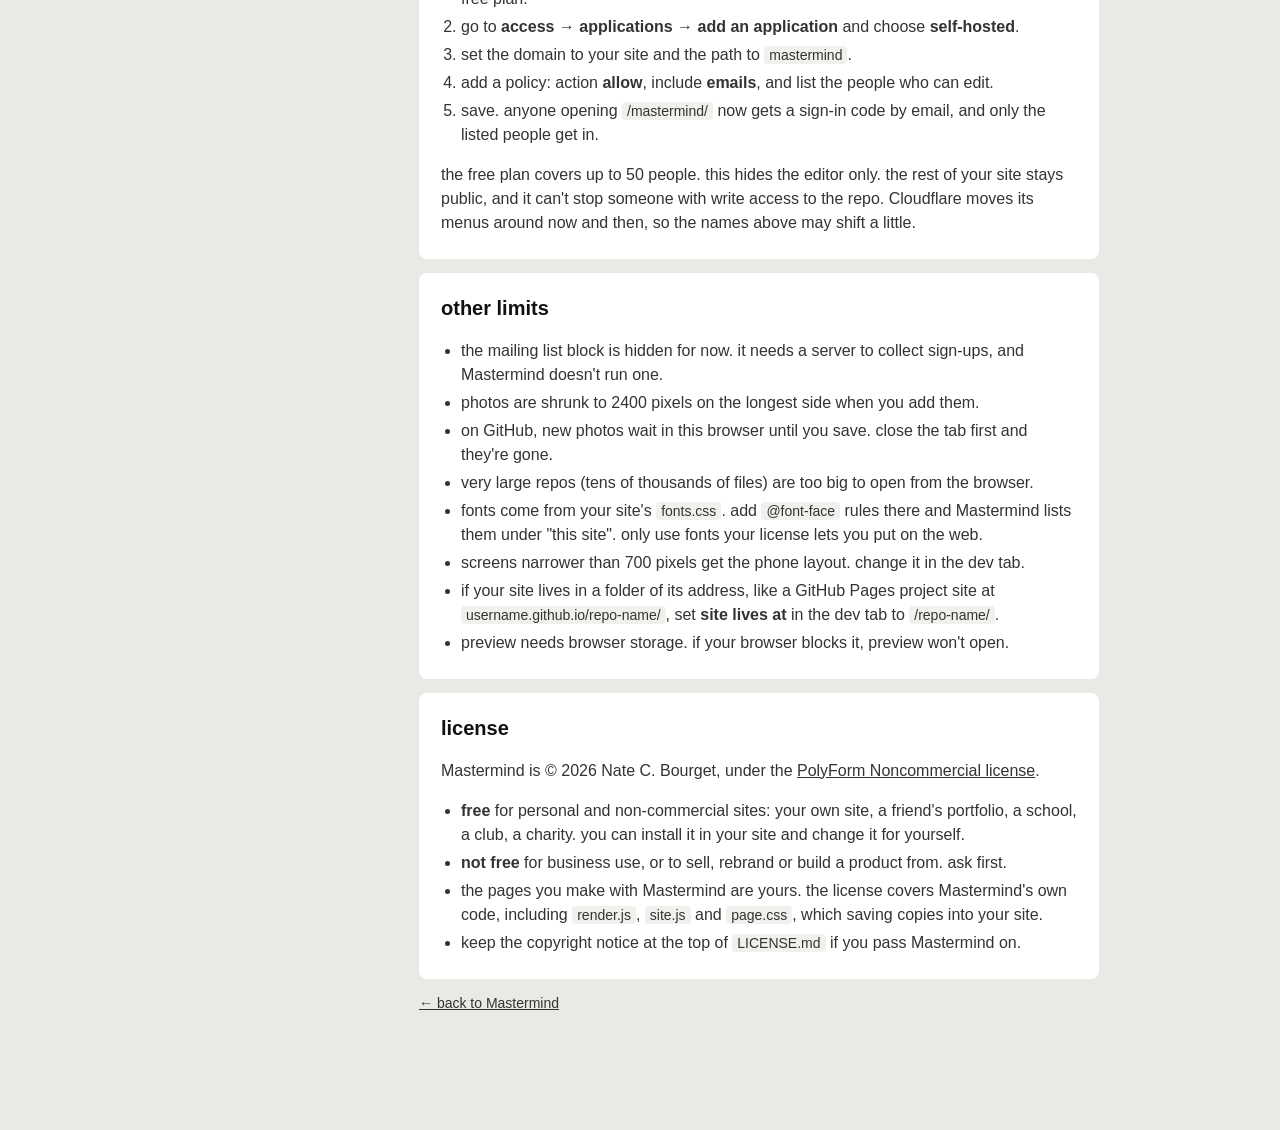
==== commit c298a598: "license and calendar notes" ====
--- a/about.html
+++ b/about.html
@@ -200,11 +200,13 @@
 <li><a href="#saving">saving and overwriting</a></li>
 <li><a href="#freeform">grid or freeform</a></li>
 <li><a href="#coded">sites you coded yourself</a></li>
+<li><a href="#calendar">calendar</a></li>
 <li><a href="#phone">phone preview</a></li>
 <li><a href="#codespace">Codespaces</a></li>
 <li><a href="#inside">inside your site</a></li>
 <li><a href="#private">private on Cloudflare</a></li>
 <li><a href="#limits">other limits</a></li>
+<li><a href="#license">license</a></li>
 </ul>
 </nav>
 <main>
@@ -309,6 +311,29 @@
 <li>Mastermind redraws the page when someone switches language or a screen crosses the phone size. a script that sets things up once can listen for <code>mastermind-drawn</code> on <code>document</code> to set them up again.</li>
 <li>to put your own html on a page, use an <b>embed</b> block. it sits right on the page, so your css and js reach it.</li>
 <li>your files show in preview and on the live site, not inside the editor itself, so your css can't break the editor.</li>
+</ul>
+</section>
+
+<section id="calendar">
+<h2>calendar</h2>
+<p>the events block shows upcoming events as a list or a month. under <b>events come from</b>, pick one:</p>
+<ul>
+<li><b>written here:</b> add each event in the panel with a title, a date like <code>2026-12-05</code>, and times like <code>18:00</code>. leave the start time empty for an all-day event. times show exactly as you type them.</li>
+<li><b>Google Calendar:</b> the page reads your calendar every time someone opens it, so anything you add in Google Calendar shows up on the site, with no saving or pushing.</li>
+</ul>
+<h3>connecting Google Calendar</h3>
+<p>it works with no server, but the calendar has to be public, and you need two things from Google:</p>
+<ol>
+<li><b>make the calendar public.</b> in Google Calendar, open the calendar's settings, and under access permissions, tick <b>make available to public</b>. everyone can then see its events, so use a calendar that's only for the site.</li>
+<li><b>copy the calendar ID.</b> in the same settings, under <b>integrate calendar</b>. it looks like <code>abc123@group.calendar.google.com</code>.</li>
+<li><b>make an API key.</b> on <a href="https://console.cloud.google.com/" target="_blank" rel="noopener">Google Cloud console</a>, make a project, turn on the <b>Google Calendar API</b>, then go to <b>credentials → create credentials → API key</b>. it's free for a site's worth of visits.</li>
+<li><b>lock the key down.</b> edit the key: under application restrictions pick <b>websites</b> and add your site's address, like <code>yoursite.com/*</code>, and under API restrictions pick only the Google Calendar API.</li>
+<li>paste the calendar ID and the key into the events block's settings. the panel says how many events it found.</li>
+</ol>
+<ul>
+<li>the key sits in your page where anyone can see it. that's how Google expects this kind of key to be used, which is why step 4 matters: locked to your site and the Calendar API, it's no use to anyone else.</li>
+<li>times show in the calendar's own time zone, set in Google Calendar.</li>
+<li>it shows events from the last 90 days onward, up to 250 of them.</li>
 </ul>
 </section>
 
@@ -394,7 +419,7 @@
 <section id="limits">
 <h2>other limits</h2>
 <ul>
-<li>the calendar and mailing list blocks are hidden for now. they need a server to work, and Mastermind doesn't run one.</li>
+<li>the mailing list block is hidden for now. it needs a server to collect sign-ups, and Mastermind doesn't run one.</li>
 <li>photos are shrunk to 2400 pixels on the longest side when you add them.</li>
 <li>on GitHub, new photos wait in this browser until you save. close the tab first and they're gone.</li>
 <li>very large repos (tens of thousands of files) are too big to open from the browser.</li>
@@ -402,6 +427,17 @@
 <li>screens narrower than 700 pixels get the phone layout. change it in the dev tab.</li>
 <li>if your site lives in a folder of its address, like a GitHub Pages project site at <code>username.github.io/repo-name/</code>, set <b>site lives at</b> in the dev tab to <code>/repo-name/</code>.</li>
 <li>preview needs browser storage. if your browser blocks it, preview won't open.</li>
+</ul>
+</section>
+
+<section id="license">
+<h2>license</h2>
+<p>Mastermind is © 2026 Nate C. Bourget, under the <a href="https://github.com/ncbourget/mobile-unit-mastermind/blob/main/LICENSE.md" target="_blank" rel="noopener">PolyForm Noncommercial license</a>.</p>
+<ul>
+<li><b>free</b> for personal and non-commercial sites: your own site, a friend's portfolio, a school, a club, a charity. you can install it in your site and change it for yourself.</li>
+<li><b>not free</b> for business use, or to sell, rebrand or build a product from. ask first.</li>
+<li>the pages you make with Mastermind are yours. the license covers Mastermind's own code, including <code>render.js</code>, <code>site.js</code> and <code>page.css</code>, which saving copies into your site.</li>
+<li>keep the copyright notice at the top of <code>LICENSE.md</code> if you pass Mastermind on.</li>
 </ul>
 </section>
 
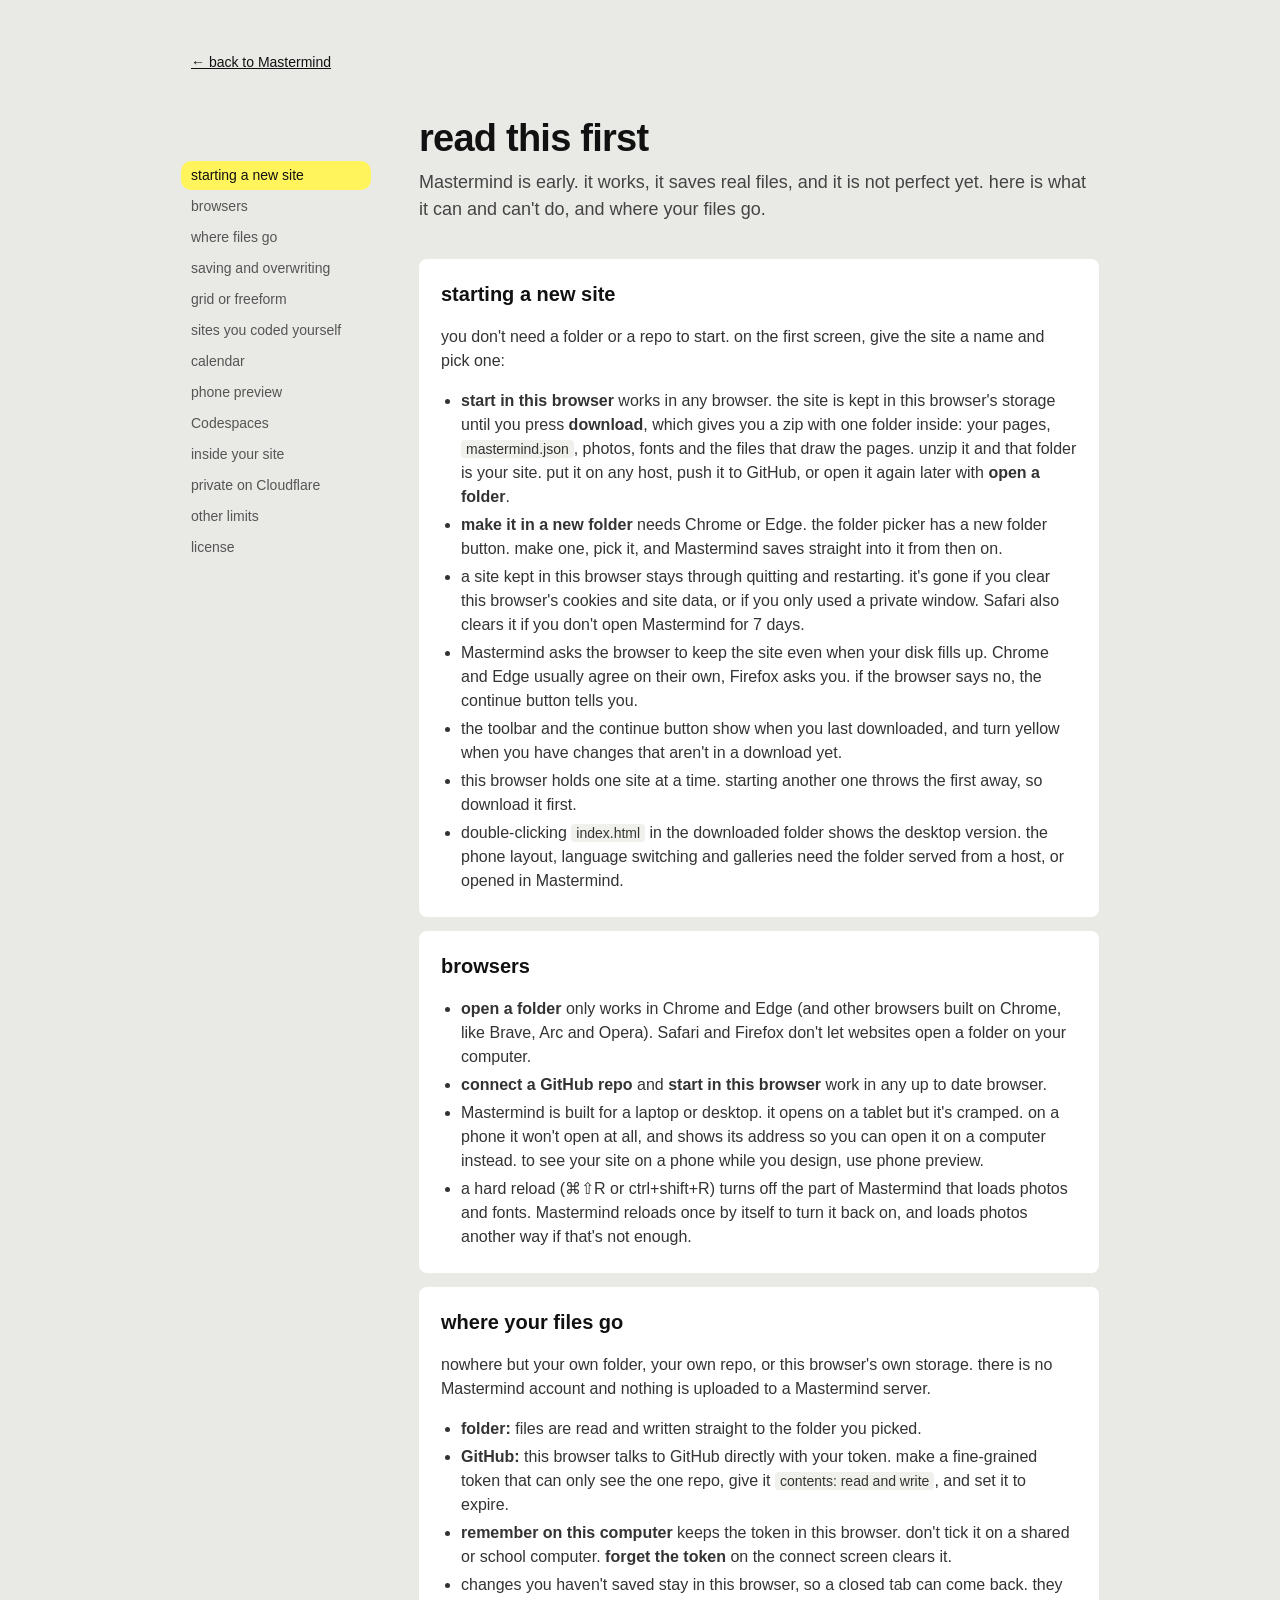
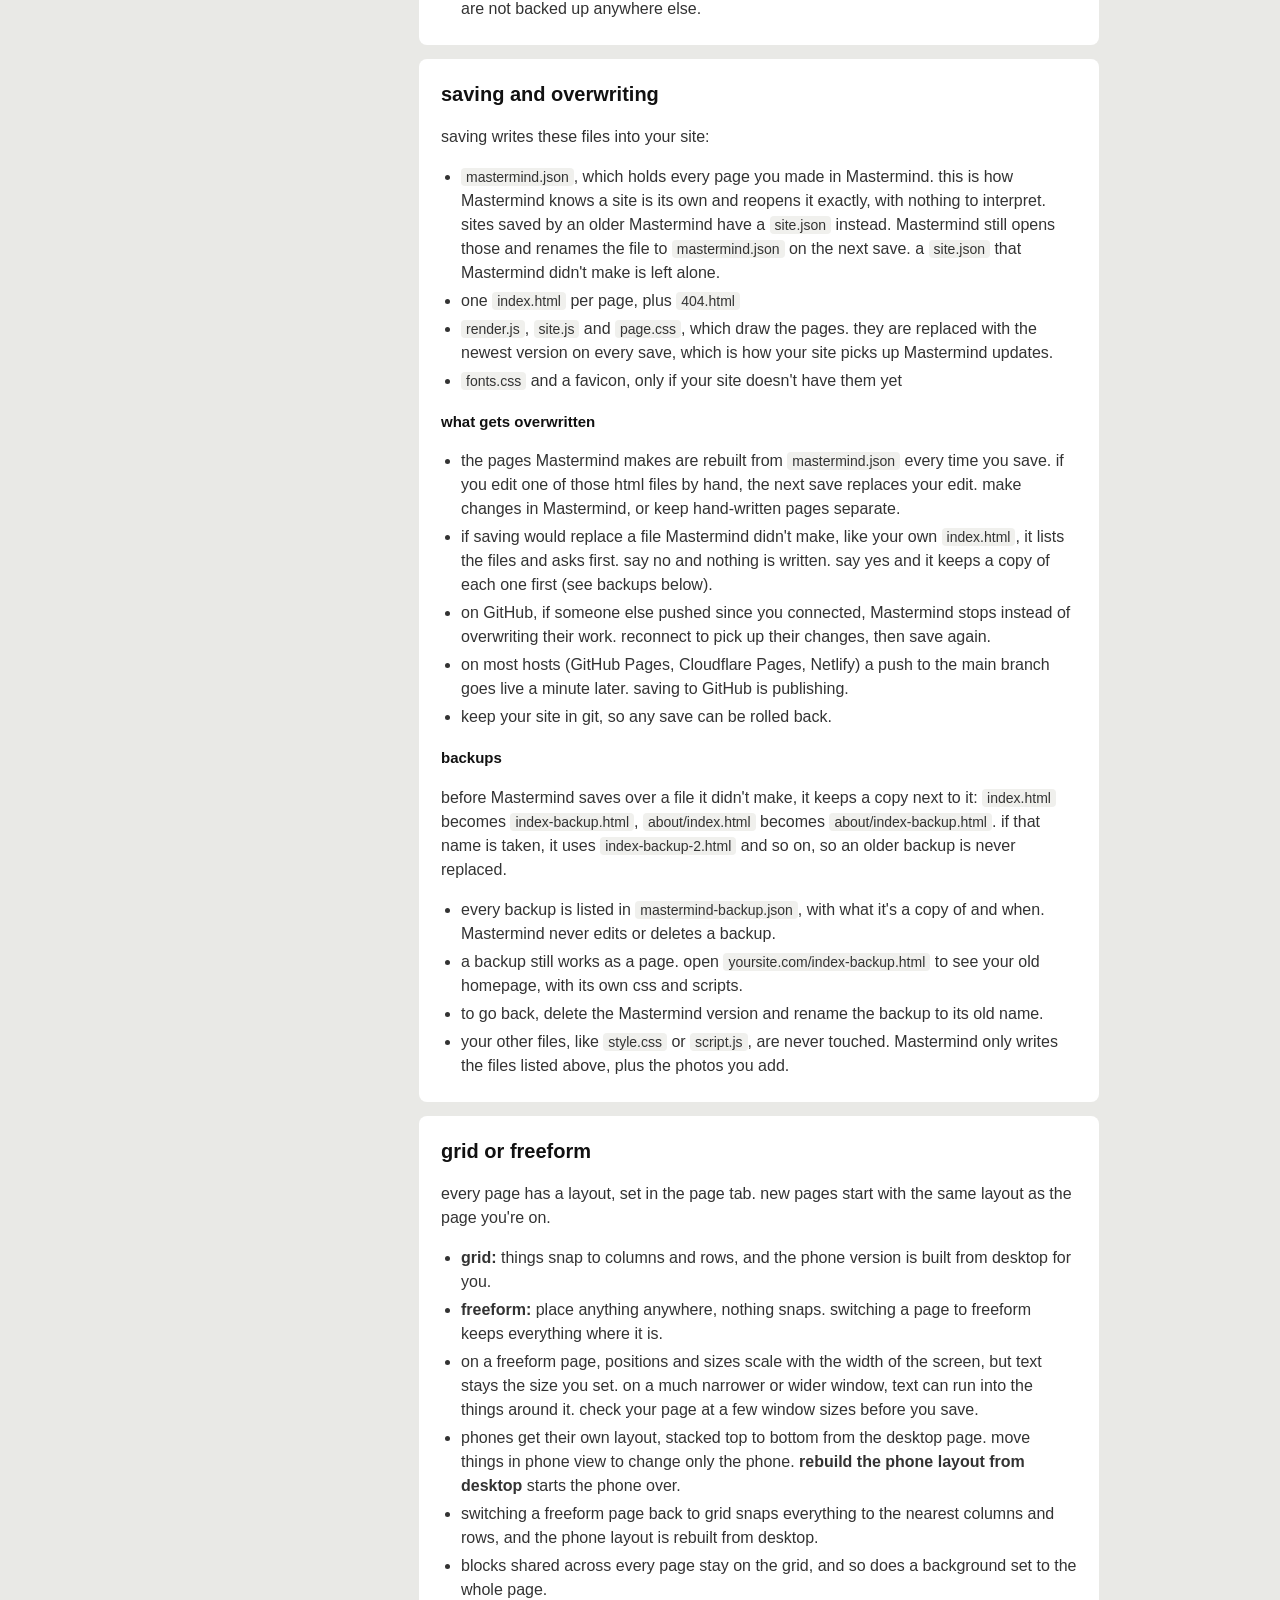
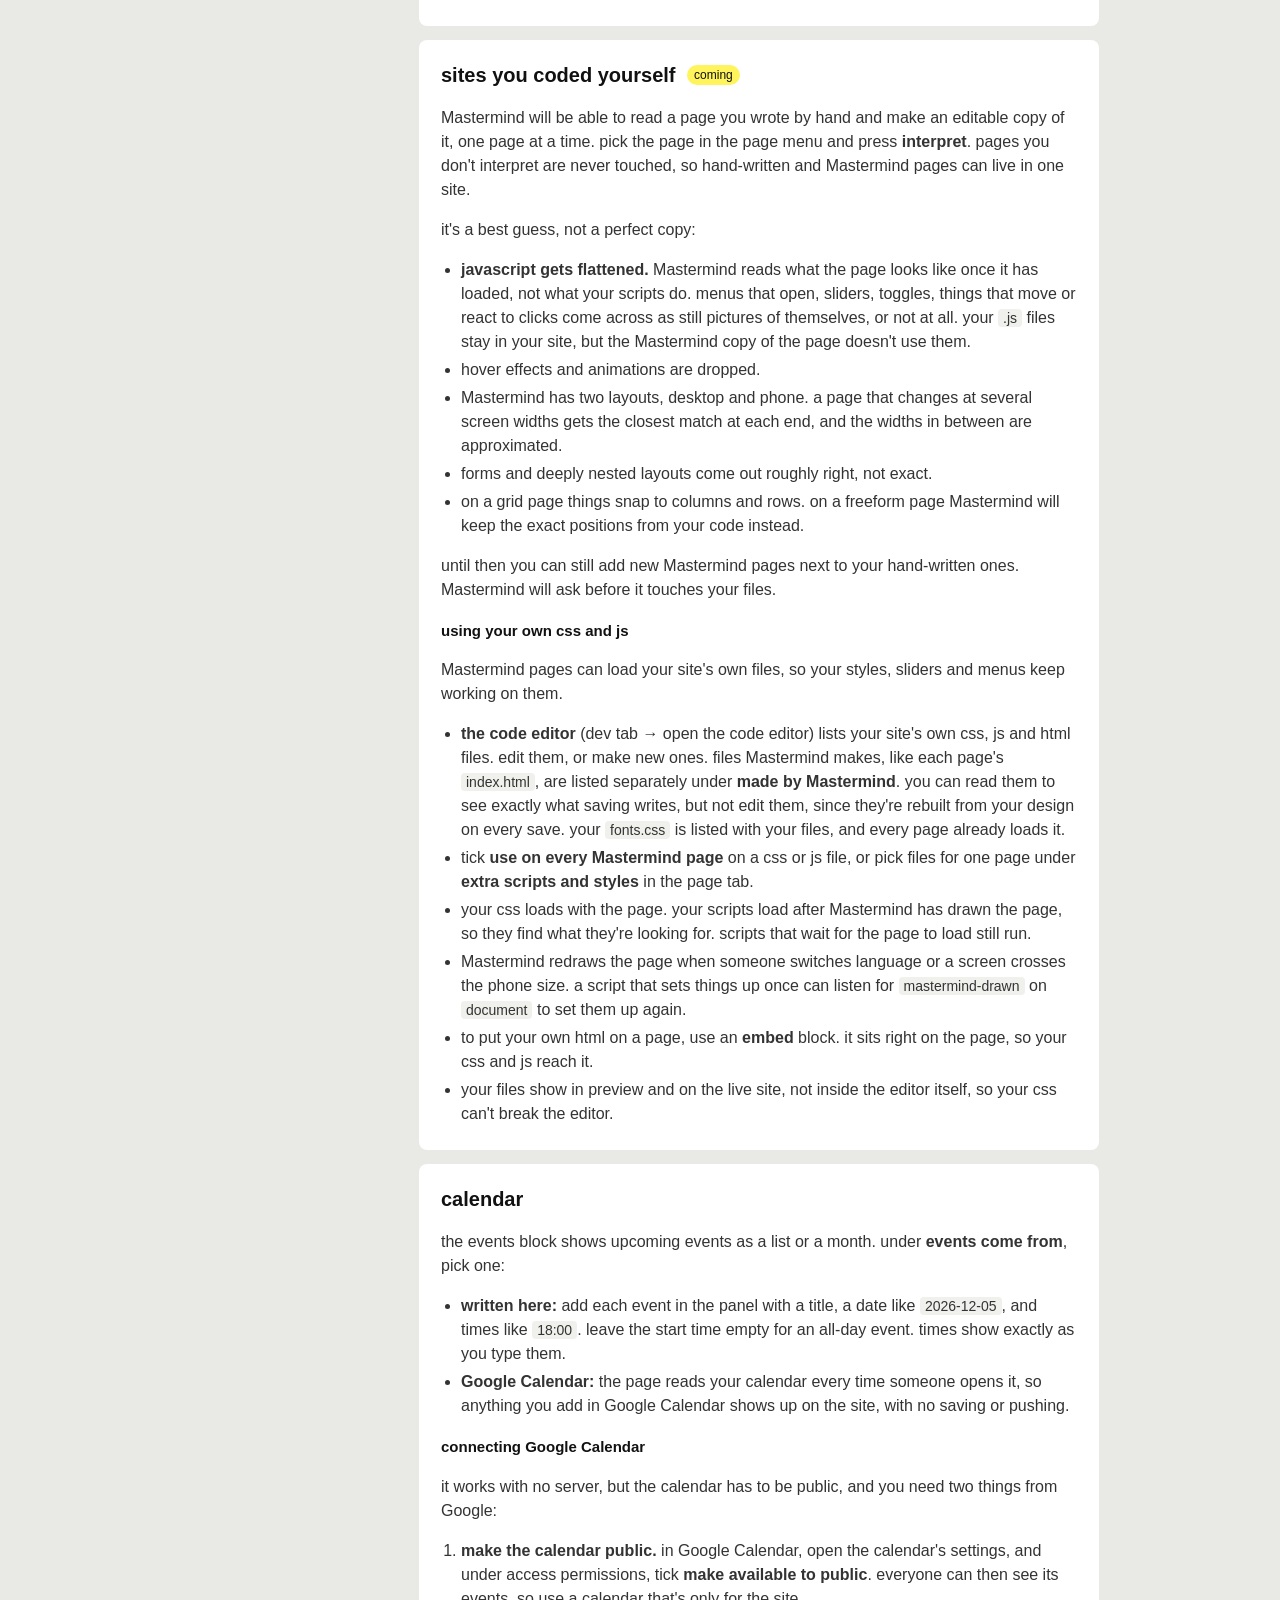
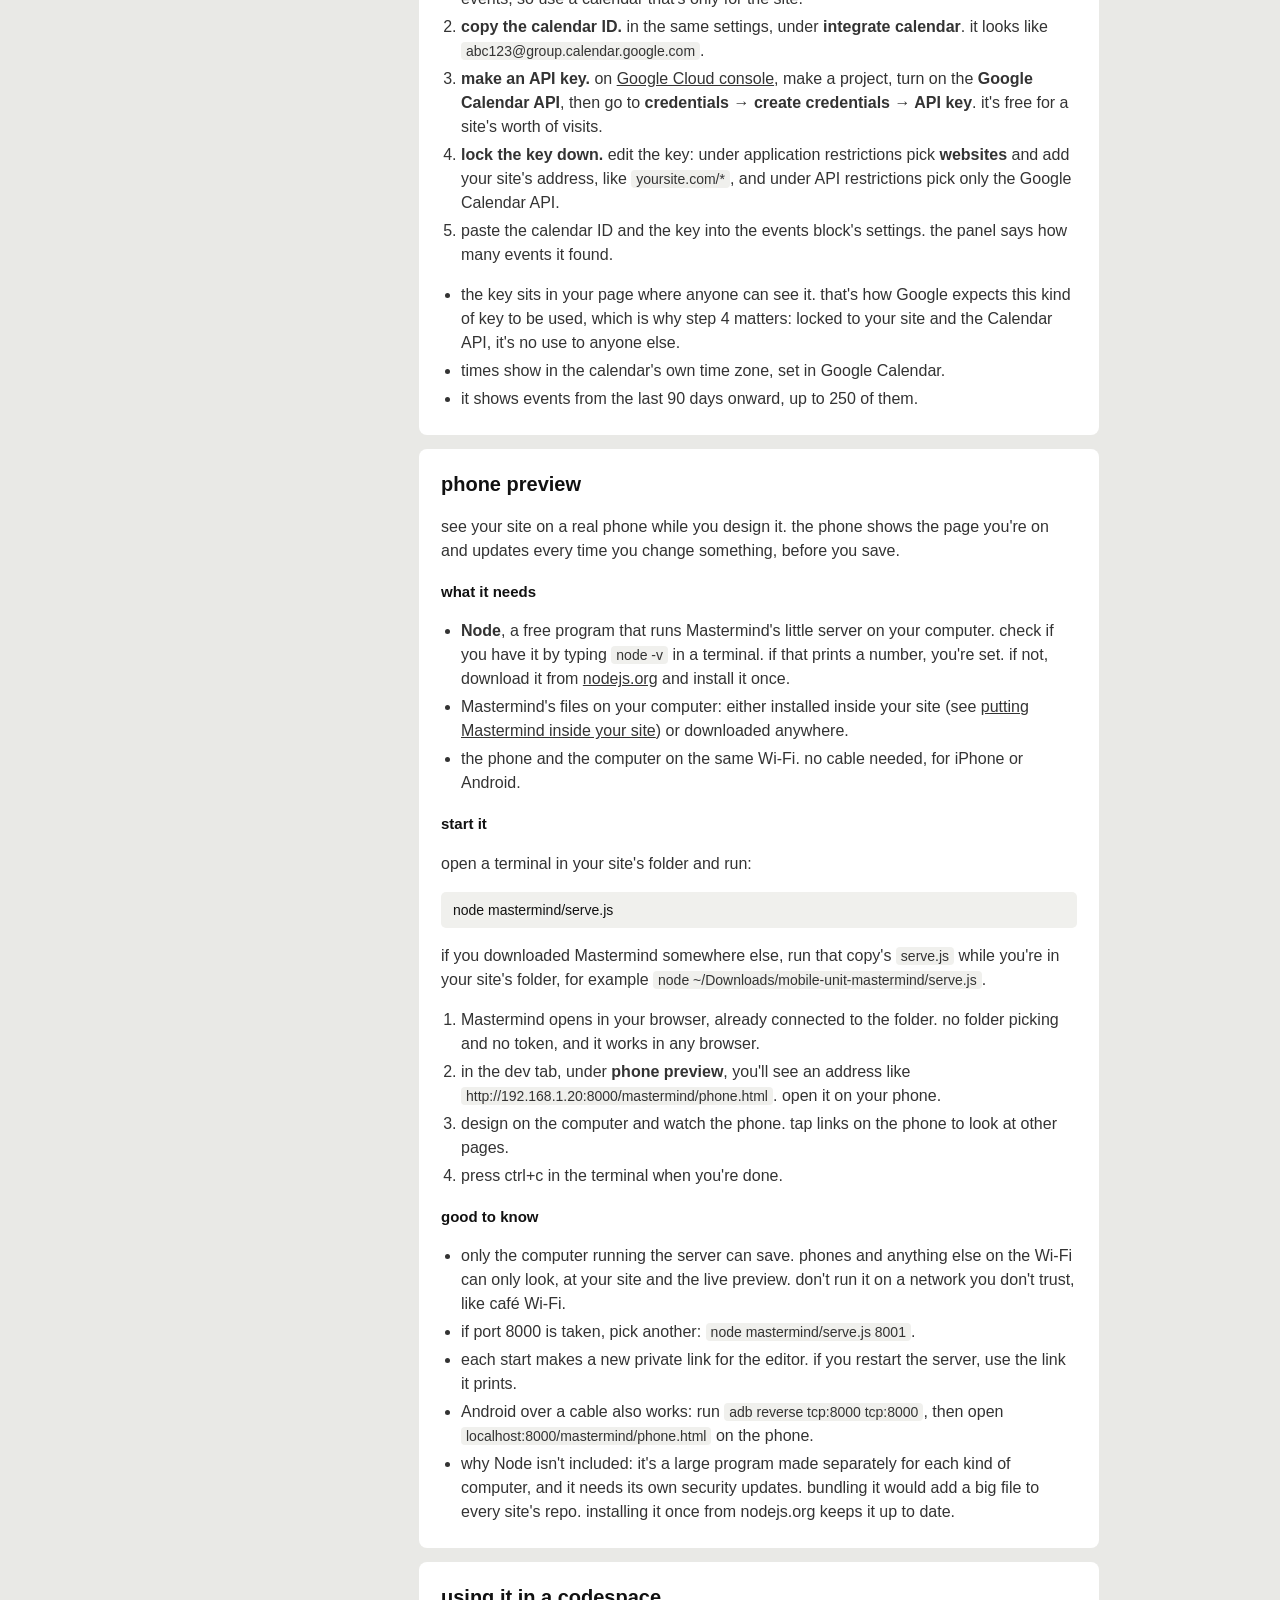
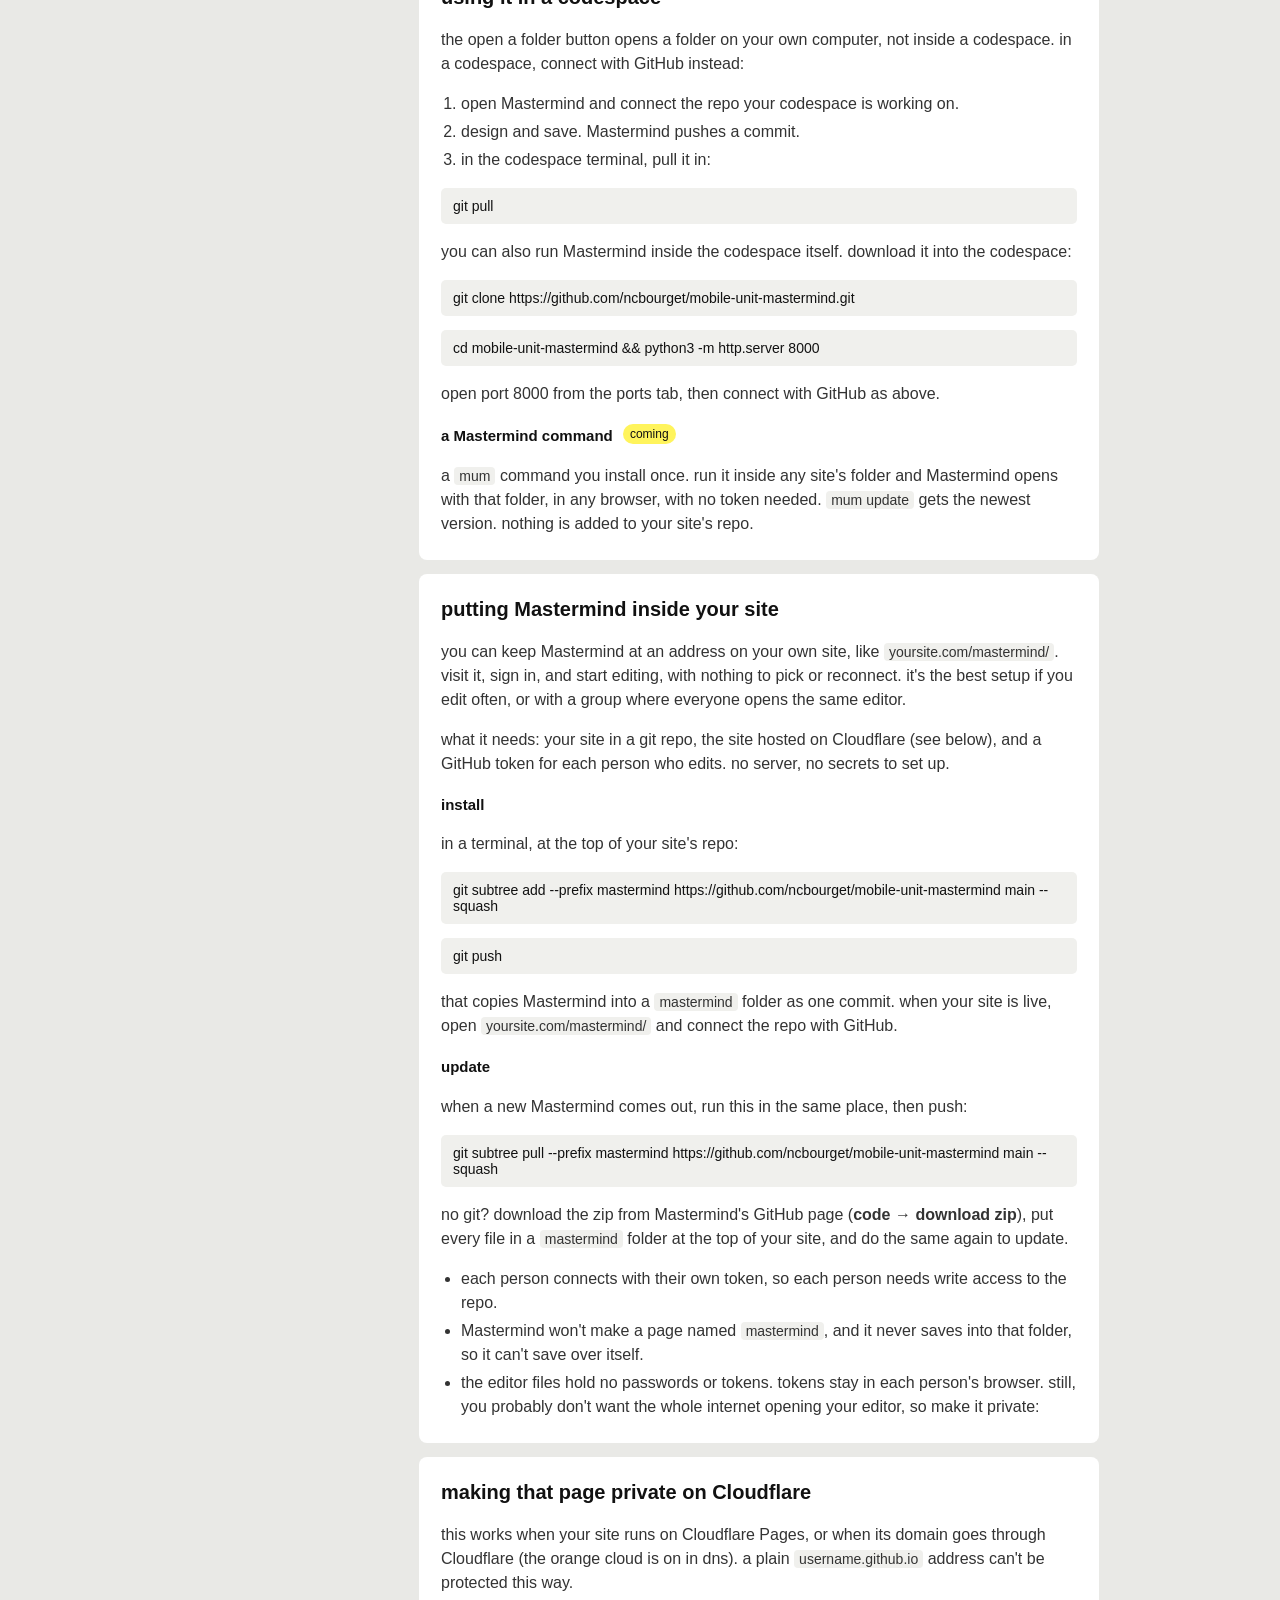
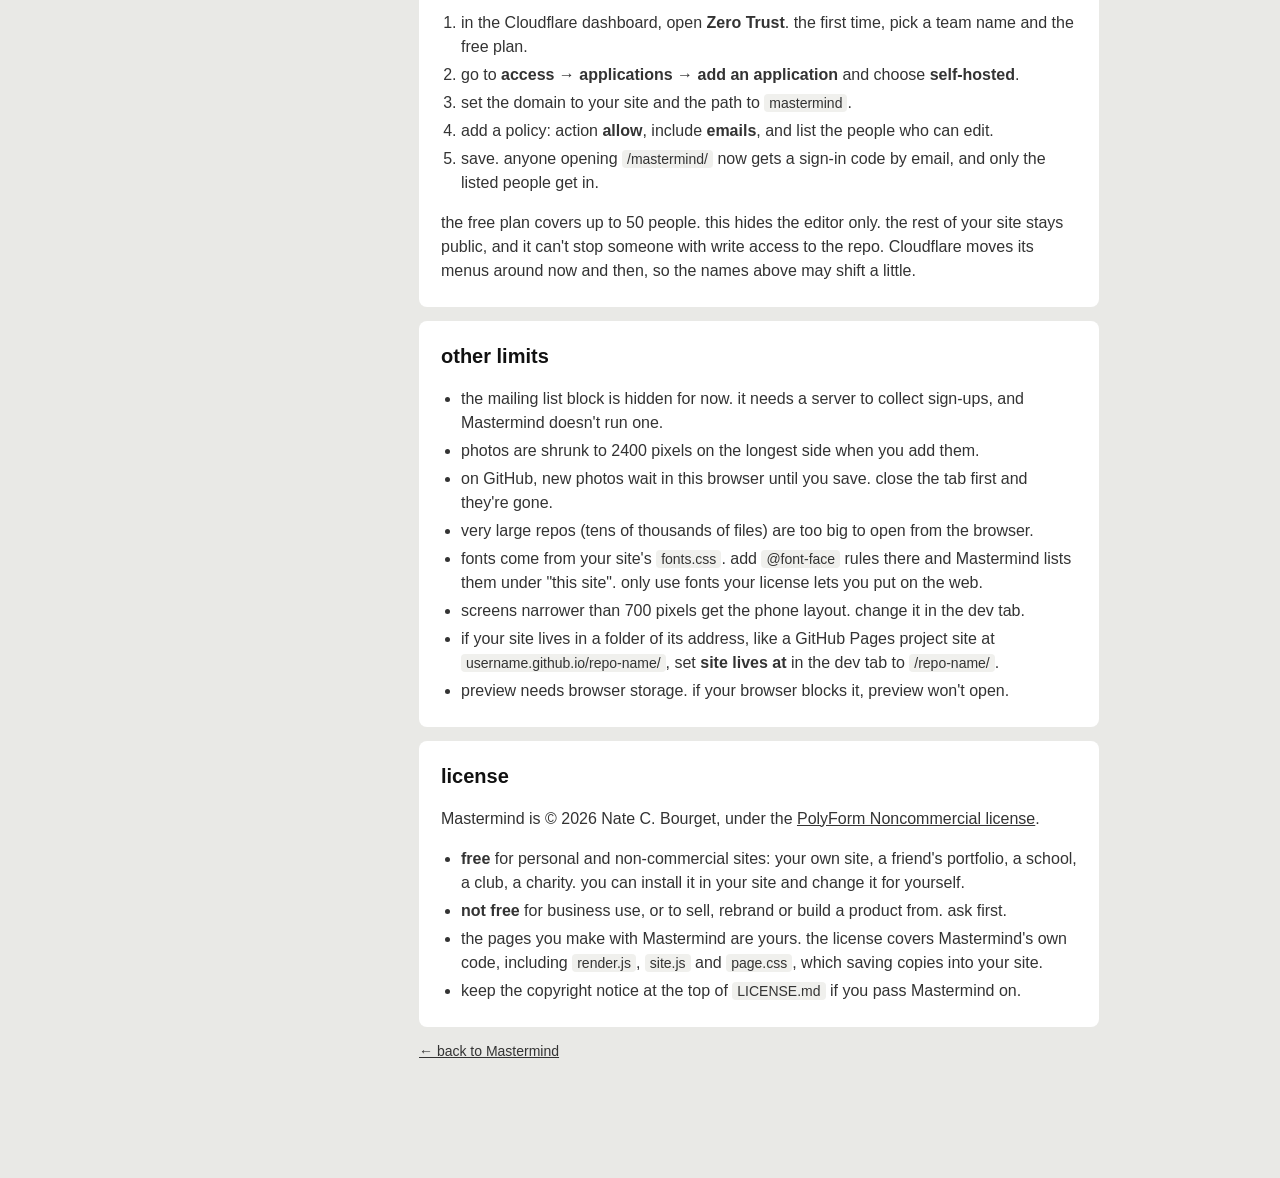
==== commit dde9f323: "notes" ====
--- a/about.html
+++ b/about.html
@@ -235,7 +235,7 @@
 <li><b>open a folder</b> only works in Chrome and Edge (and other browsers built on Chrome, like Brave, Arc and Opera). Safari and Firefox don't let websites open a folder on your computer.</li>
 <li><b>connect a GitHub repo</b> and <b>start in this browser</b> work in any up to date browser.</li>
 <li>Mastermind is built for a laptop or desktop. it opens on a tablet but it's cramped. on a phone it won't open at all, and shows its address so you can open it on a computer instead. to see your site on a phone while you design, use phone preview.</li>
-<li>if photos or fonts stop showing up after a hard reload (shift + reload), reload once more the normal way.</li>
+<li>a hard reload (⌘⇧R or ctrl+shift+R) turns off the part of Mastermind that loads photos and fonts. Mastermind reloads once by itself to turn it back on, and loads photos another way if that's not enough.</li>
 </ul>
 </section>
 
@@ -305,7 +305,7 @@
 <h3>using your own css and js</h3>
 <p>Mastermind pages can load your site's own files, so your styles, sliders and menus keep working on them.</p>
 <ul>
-<li><b>the code editor</b> (dev tab → open the code editor) lists your site's own css, js and html files. edit them, or make new ones. files Mastermind makes aren't listed, since it rewrites them on every save. your <code>fonts.css</code> is listed too, and every page already loads it.</li>
+<li><b>the code editor</b> (dev tab → open the code editor) lists your site's own css, js and html files. edit them, or make new ones. files Mastermind makes, like each page's <code>index.html</code>, are listed separately under <b>made by Mastermind</b>. you can read them to see exactly what saving writes, but not edit them, since they're rebuilt from your design on every save. your <code>fonts.css</code> is listed with your files, and every page already loads it.</li>
 <li>tick <b>use on every Mastermind page</b> on a css or js file, or pick files for one page under <b>extra scripts and styles</b> in the page tab.</li>
 <li>your css loads with the page. your scripts load after Mastermind has drawn the page, so they find what they're looking for. scripts that wait for the page to load still run.</li>
 <li>Mastermind redraws the page when someone switches language or a screen crosses the phone size. a script that sets things up once can listen for <code>mastermind-drawn</code> on <code>document</code> to set them up again.</li>
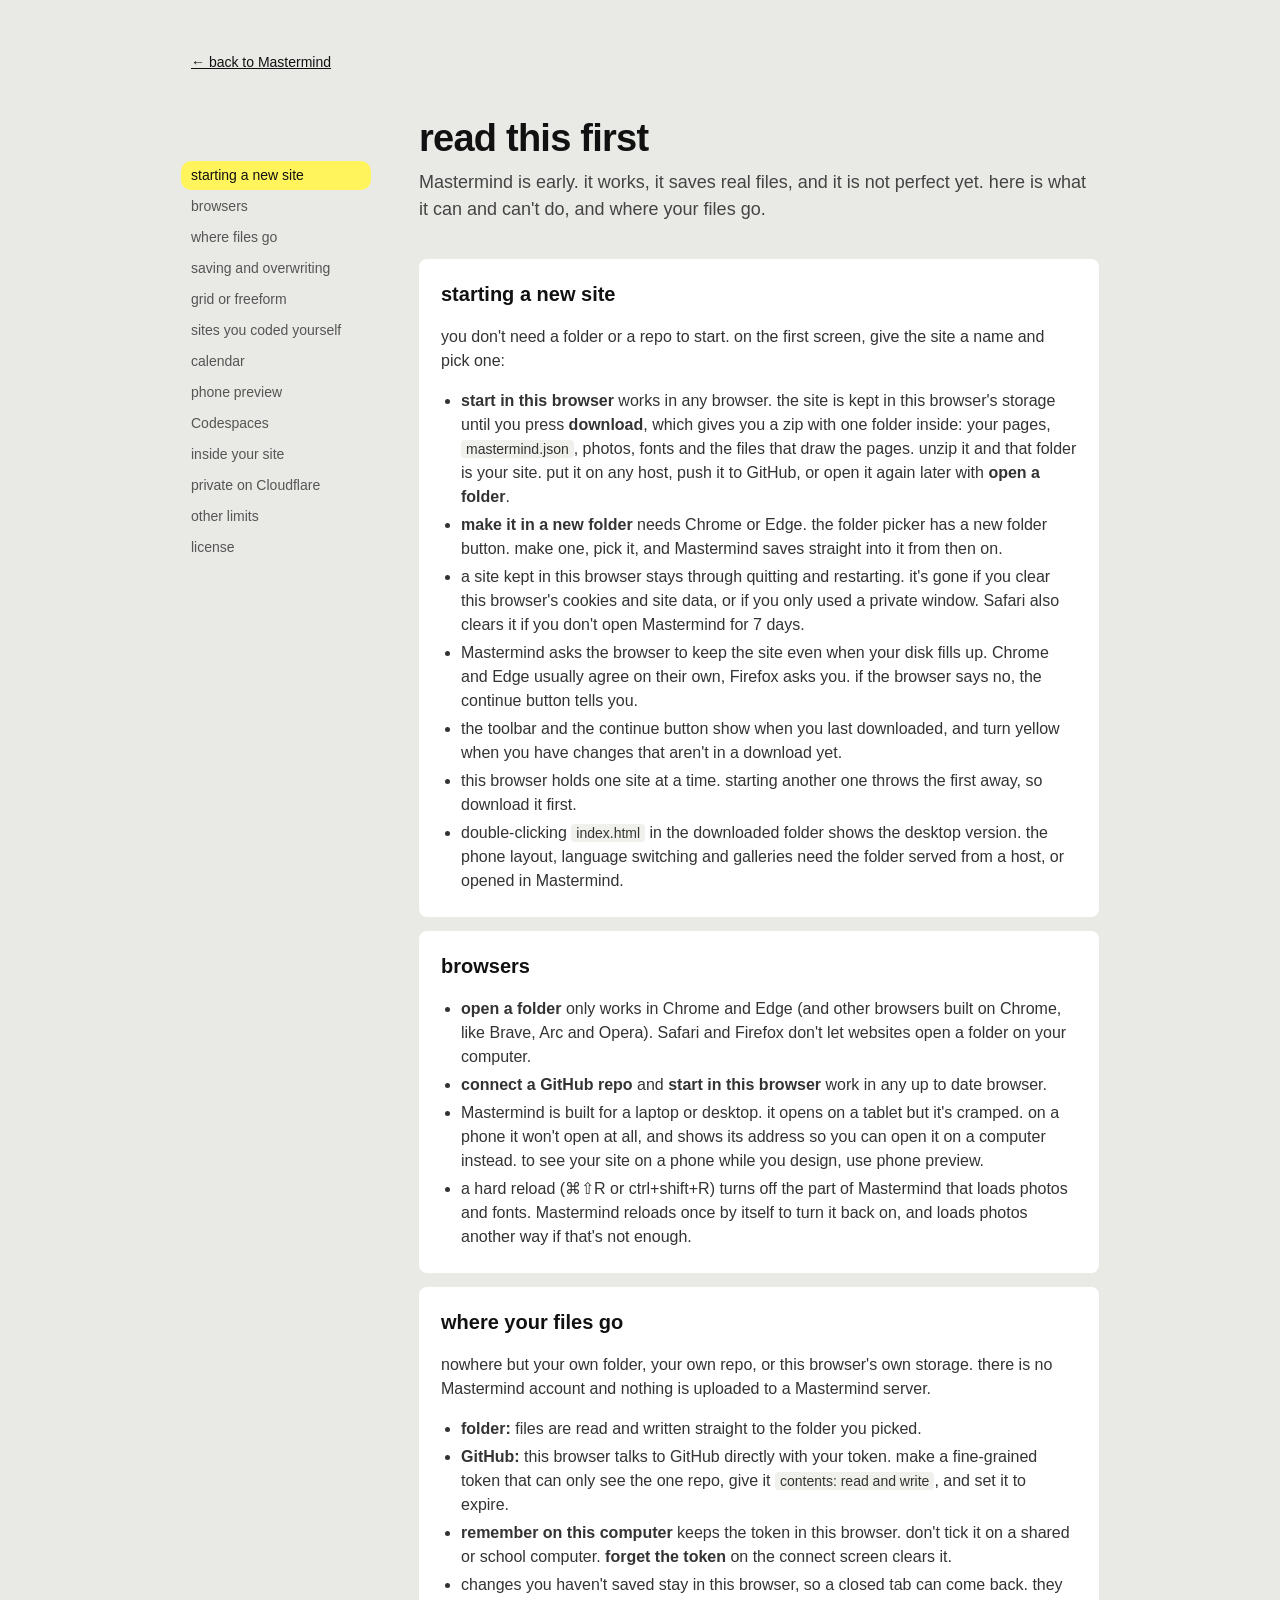
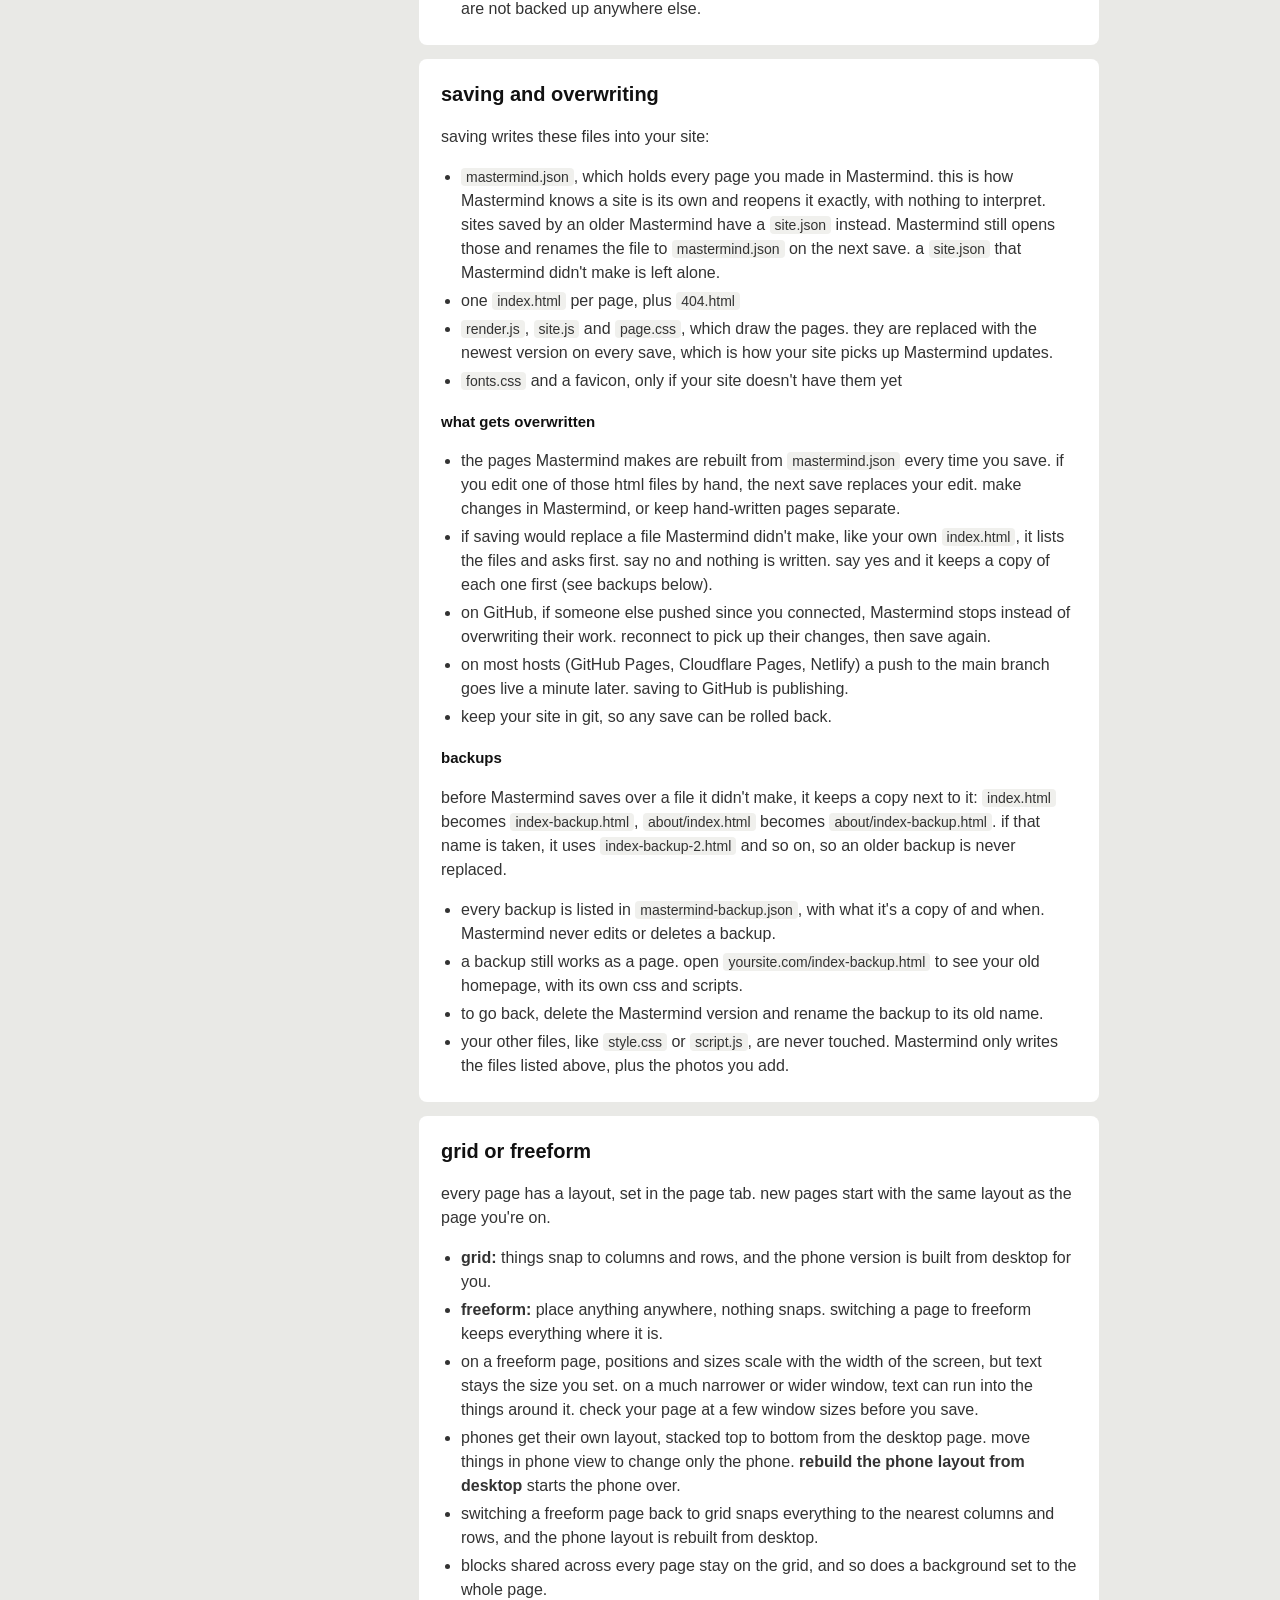
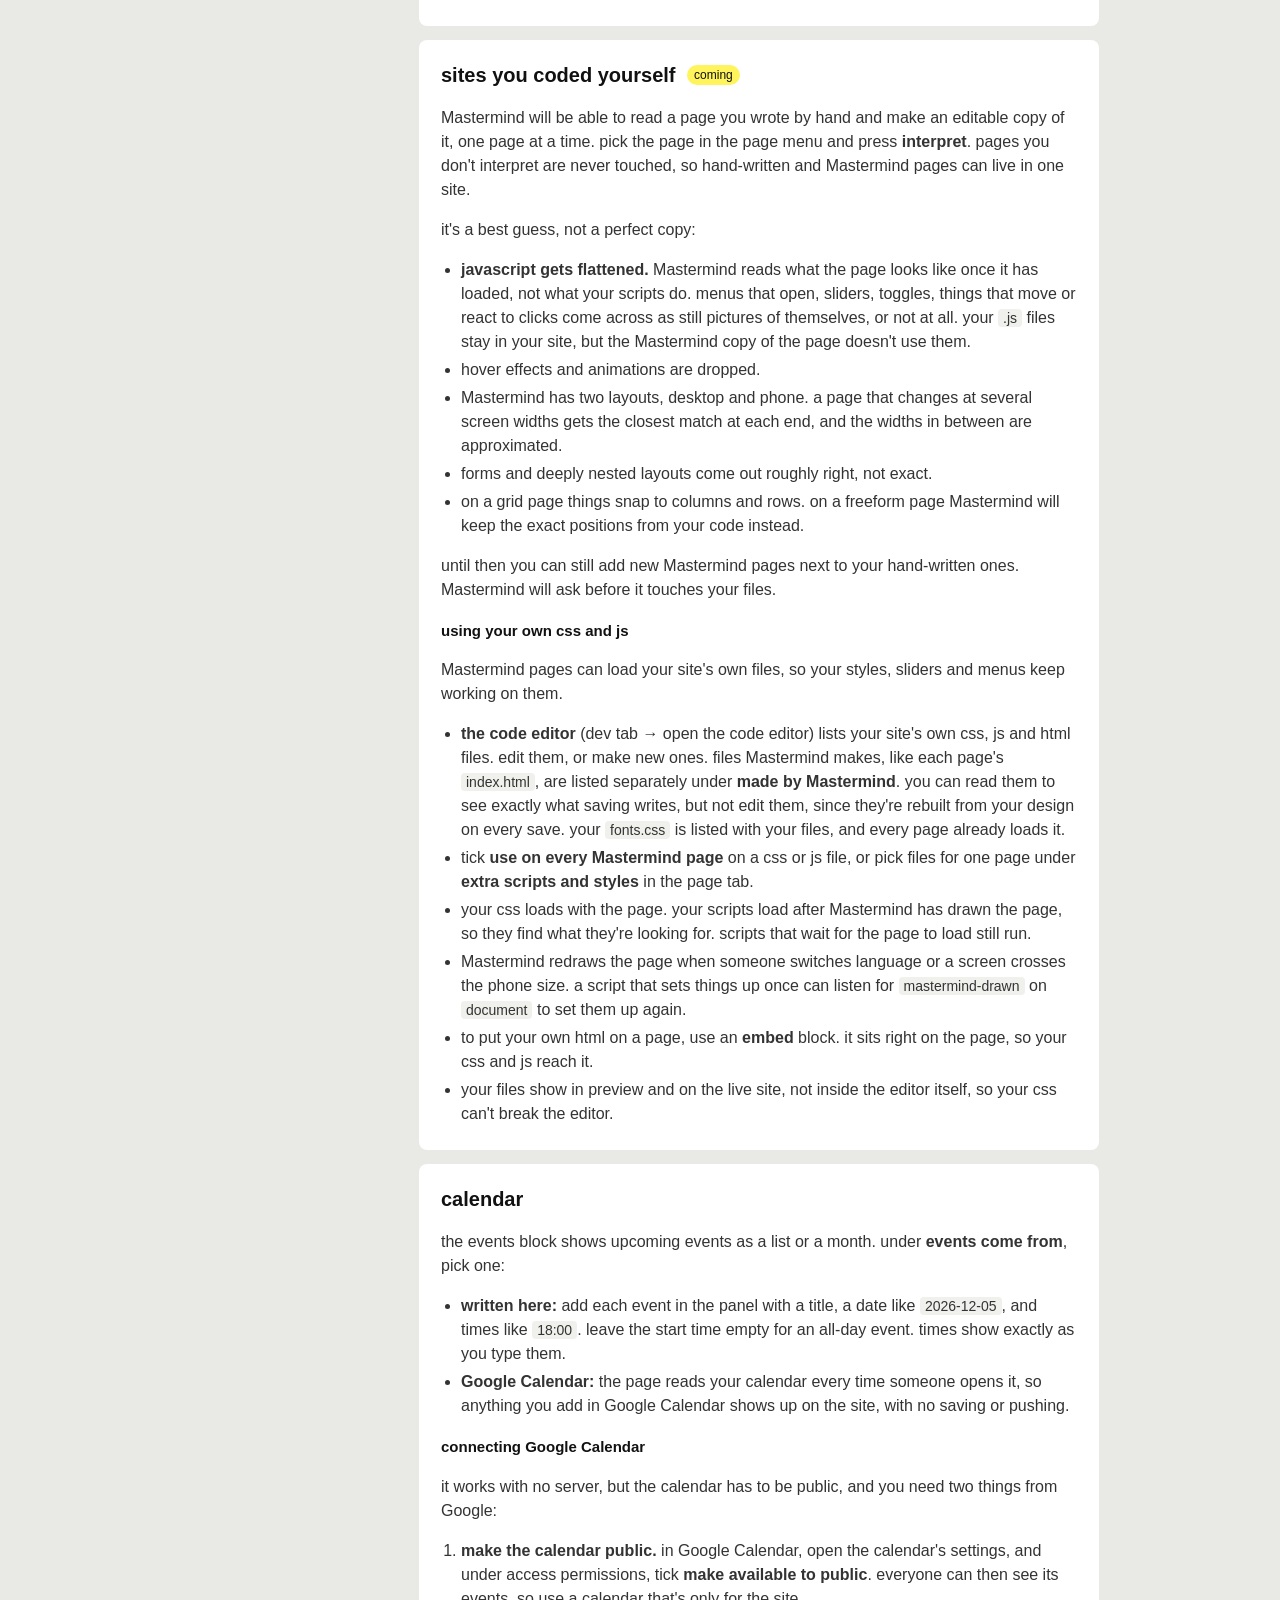
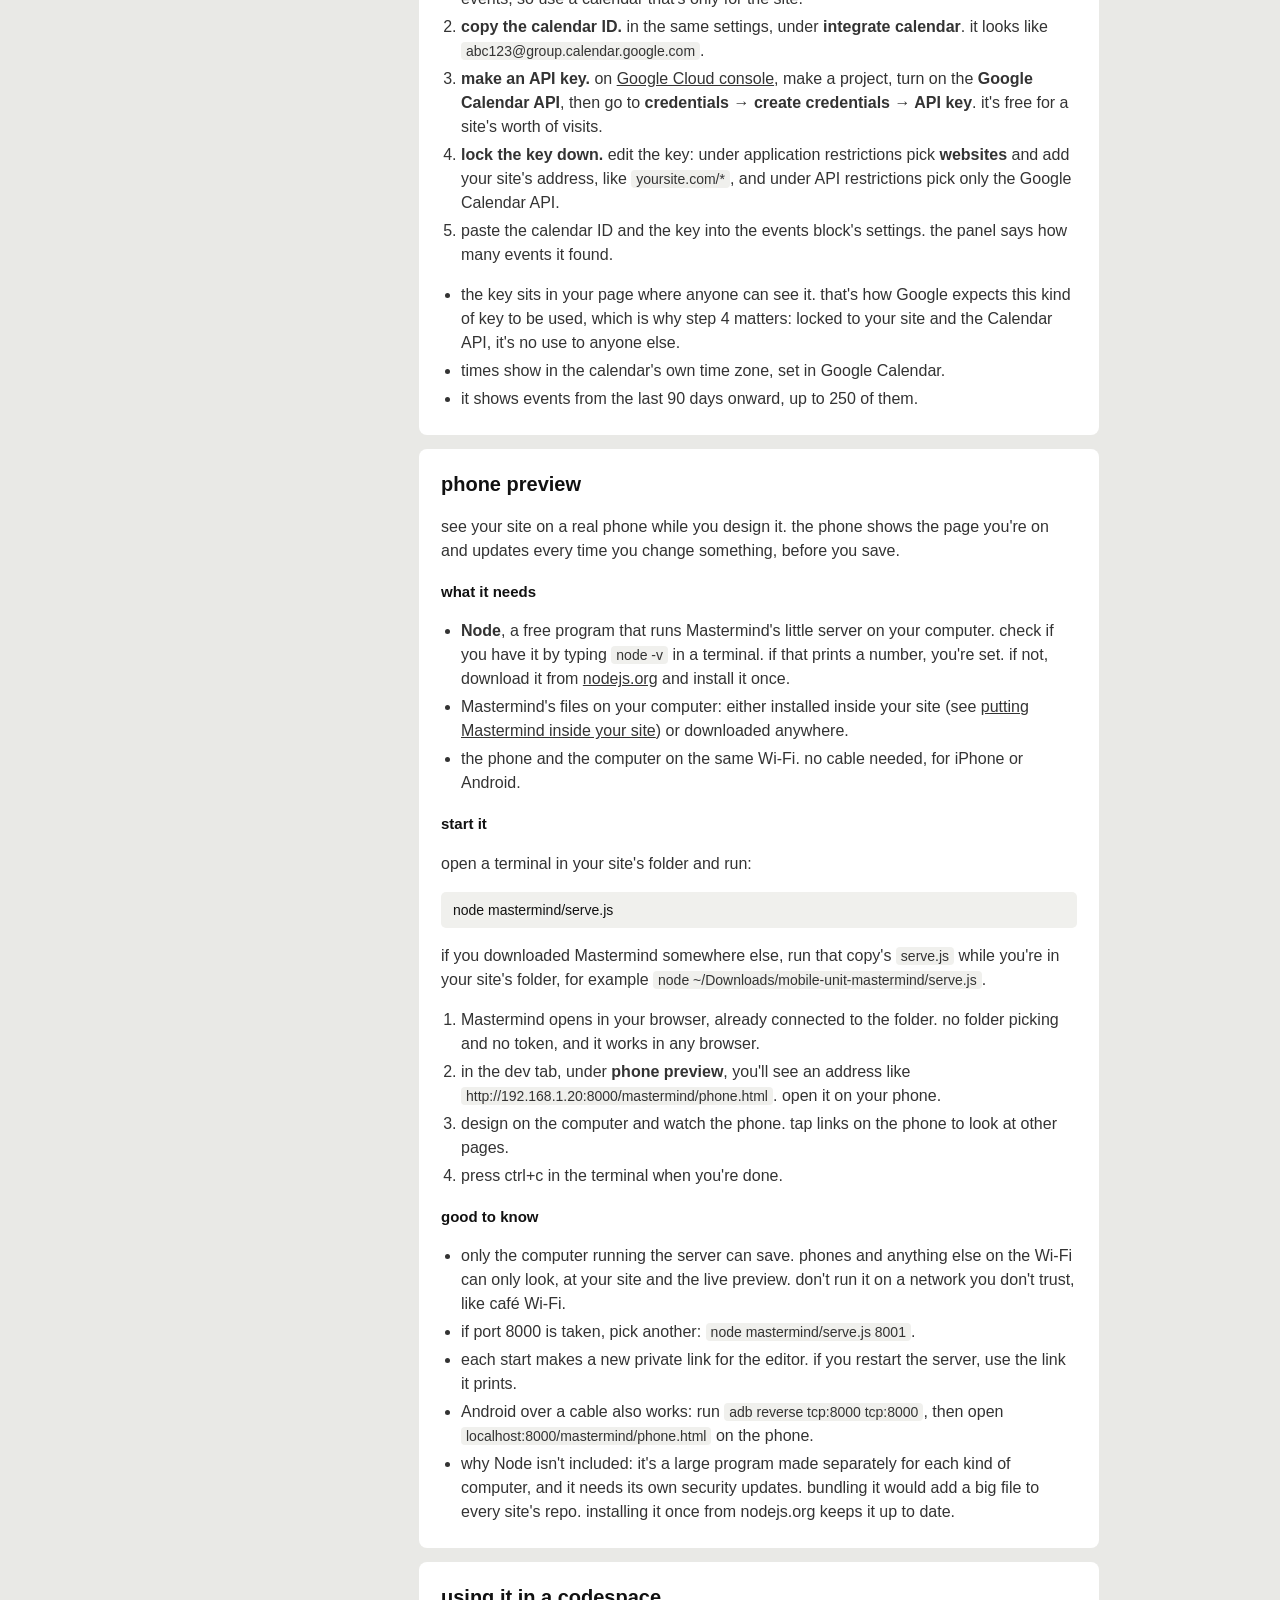
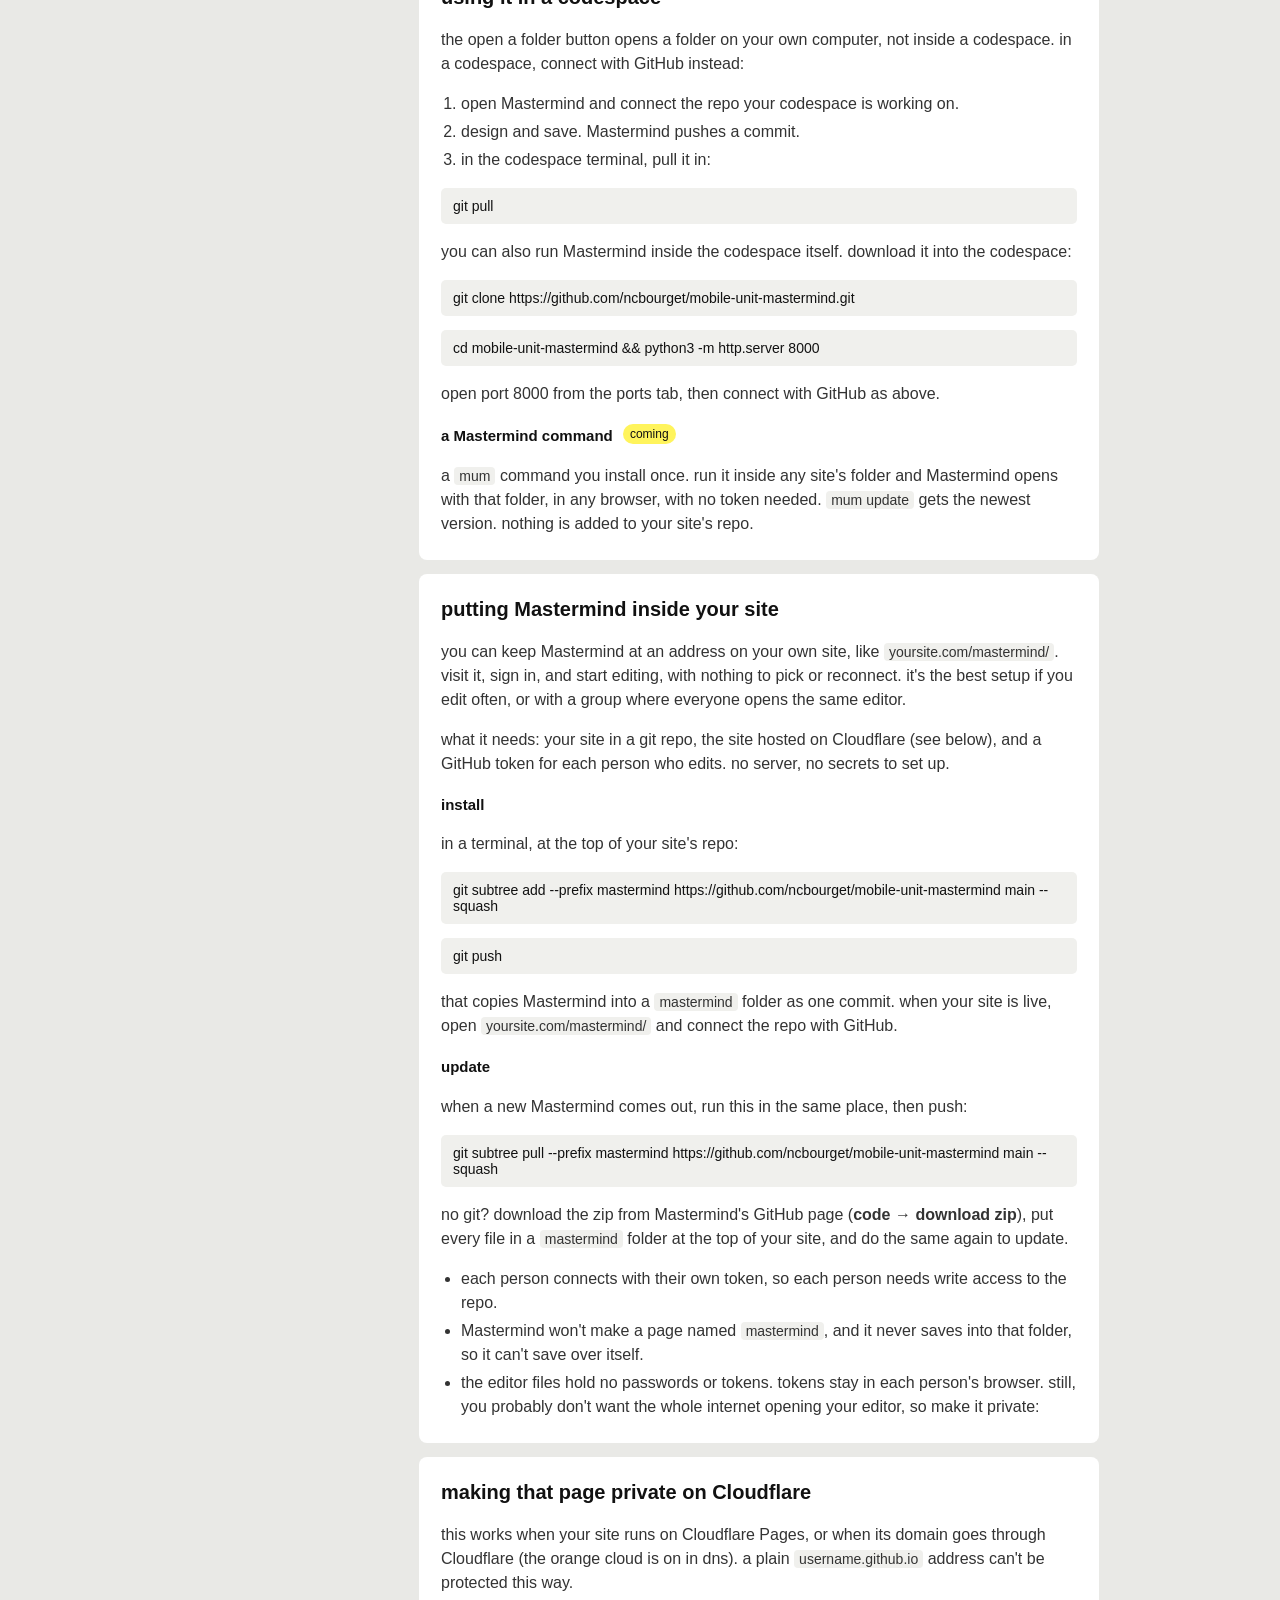
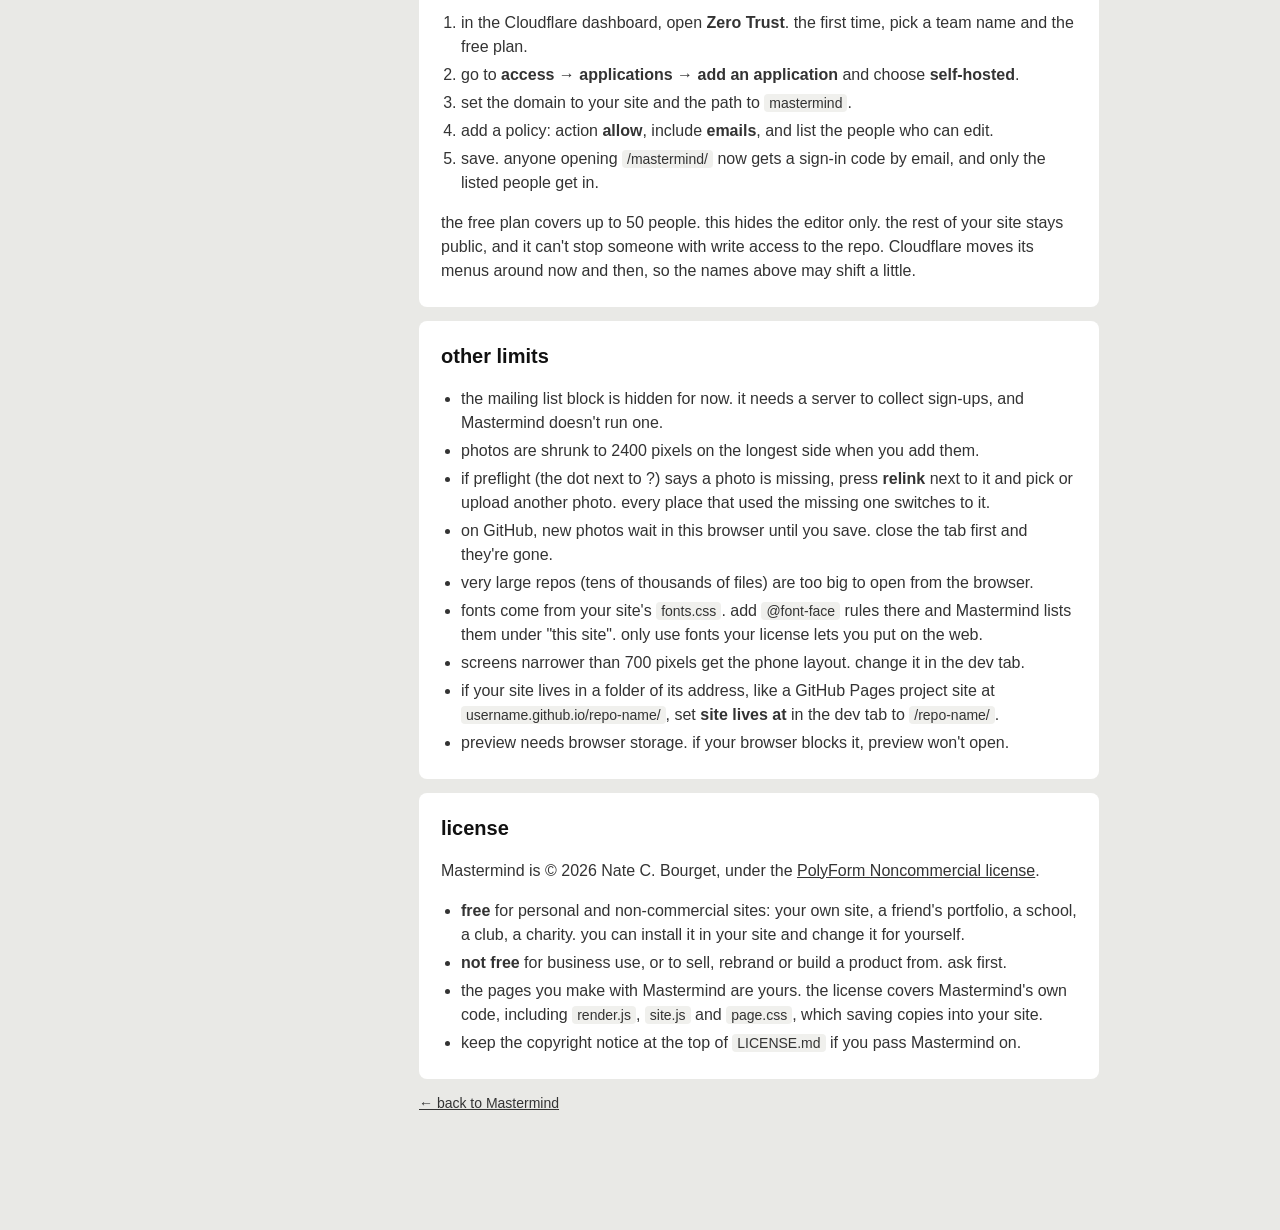
==== commit 8863d02b: "notes" ====
--- a/about.html
+++ b/about.html
@@ -421,6 +421,7 @@
 <ul>
 <li>the mailing list block is hidden for now. it needs a server to collect sign-ups, and Mastermind doesn't run one.</li>
 <li>photos are shrunk to 2400 pixels on the longest side when you add them.</li>
+<li>if preflight (the dot next to ?) says a photo is missing, press <b>relink</b> next to it and pick or upload another photo. every place that used the missing one switches to it.</li>
 <li>on GitHub, new photos wait in this browser until you save. close the tab first and they're gone.</li>
 <li>very large repos (tens of thousands of files) are too big to open from the browser.</li>
 <li>fonts come from your site's <code>fonts.css</code>. add <code>@font-face</code> rules there and Mastermind lists them under "this site". only use fonts your license lets you put on the web.</li>
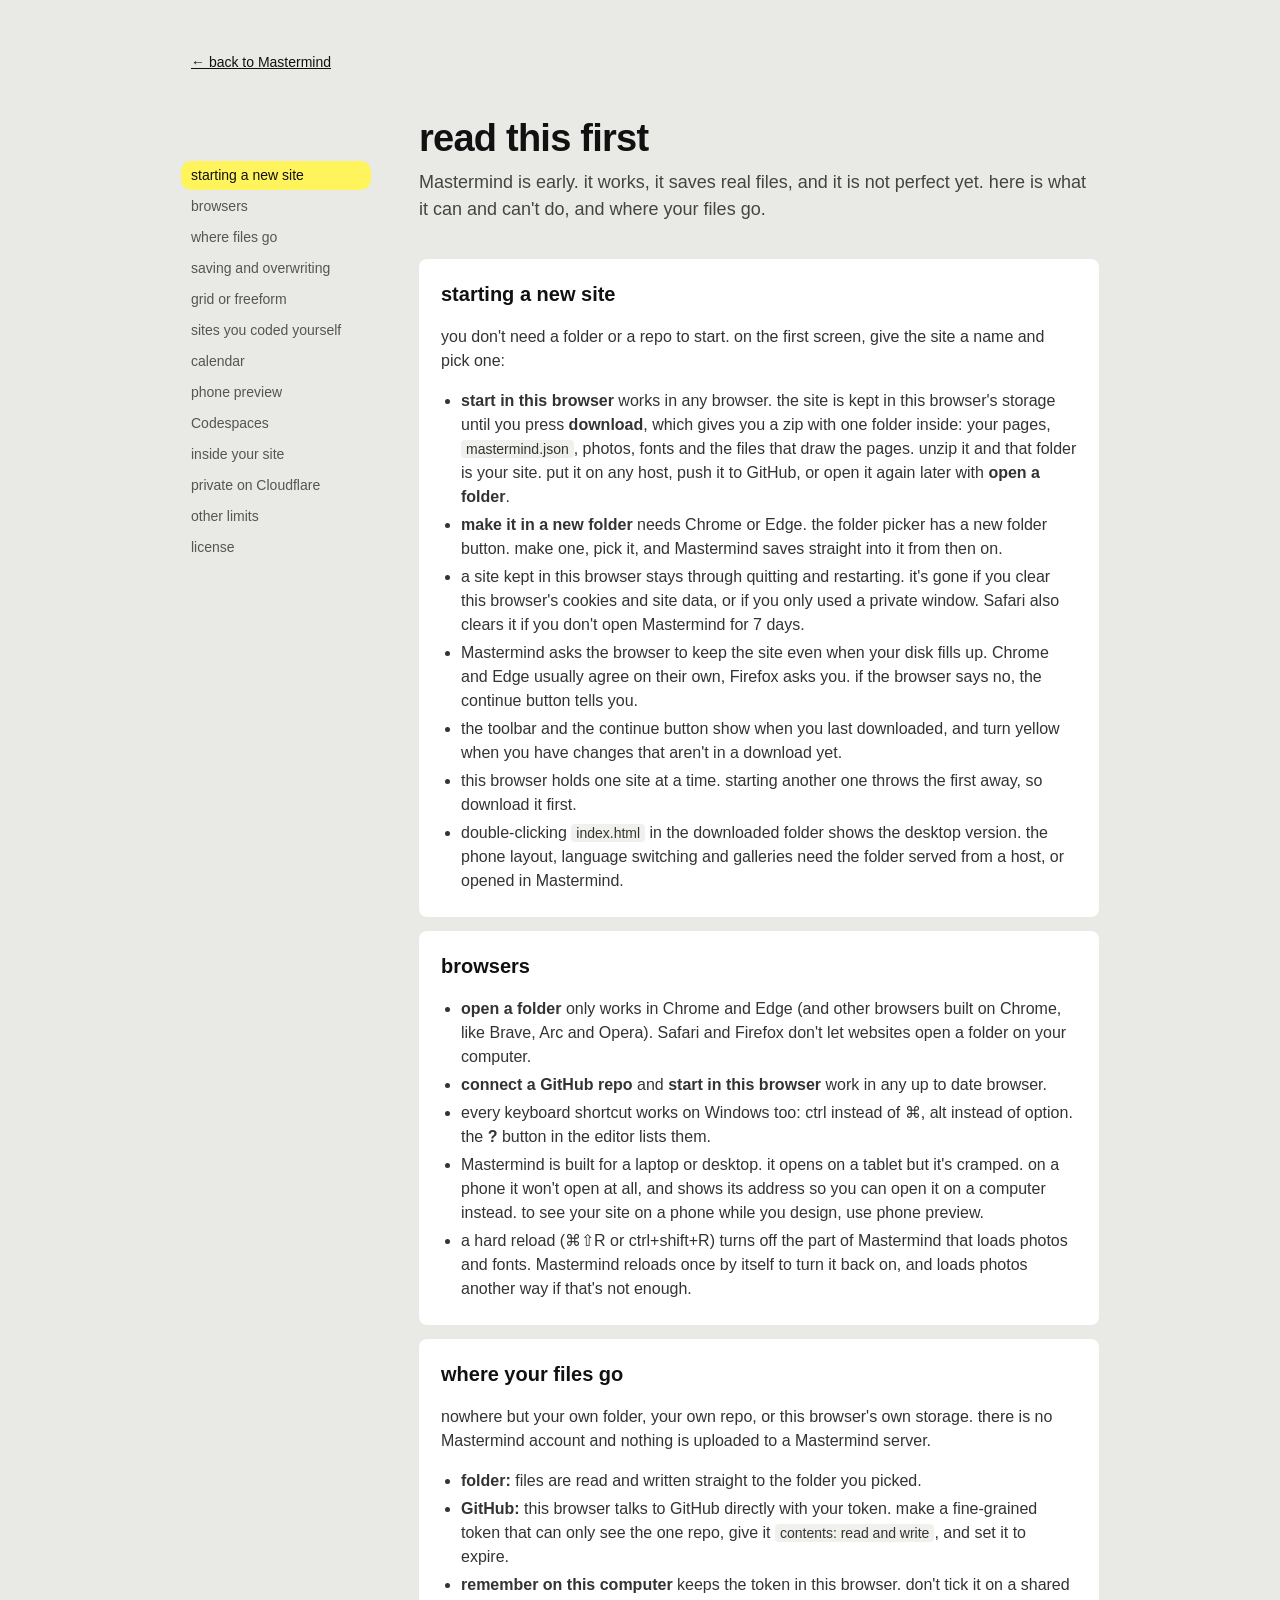
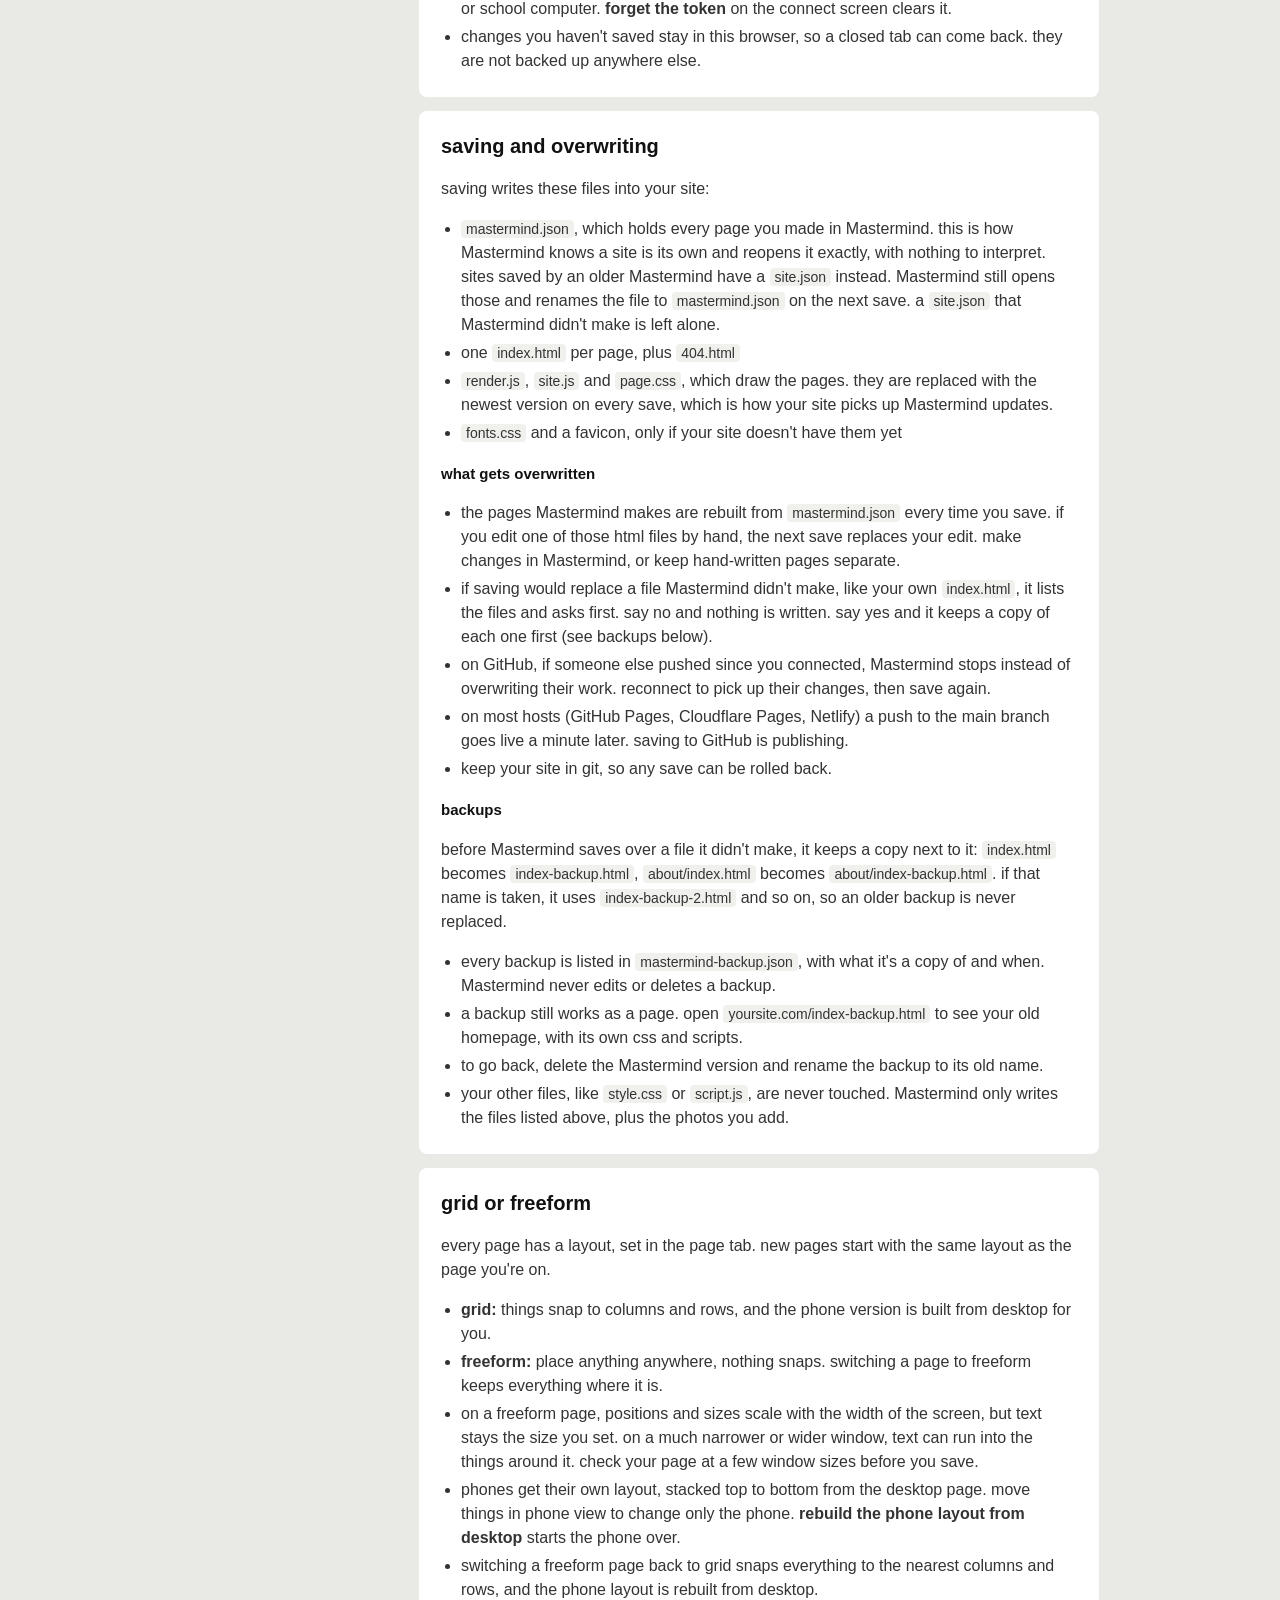
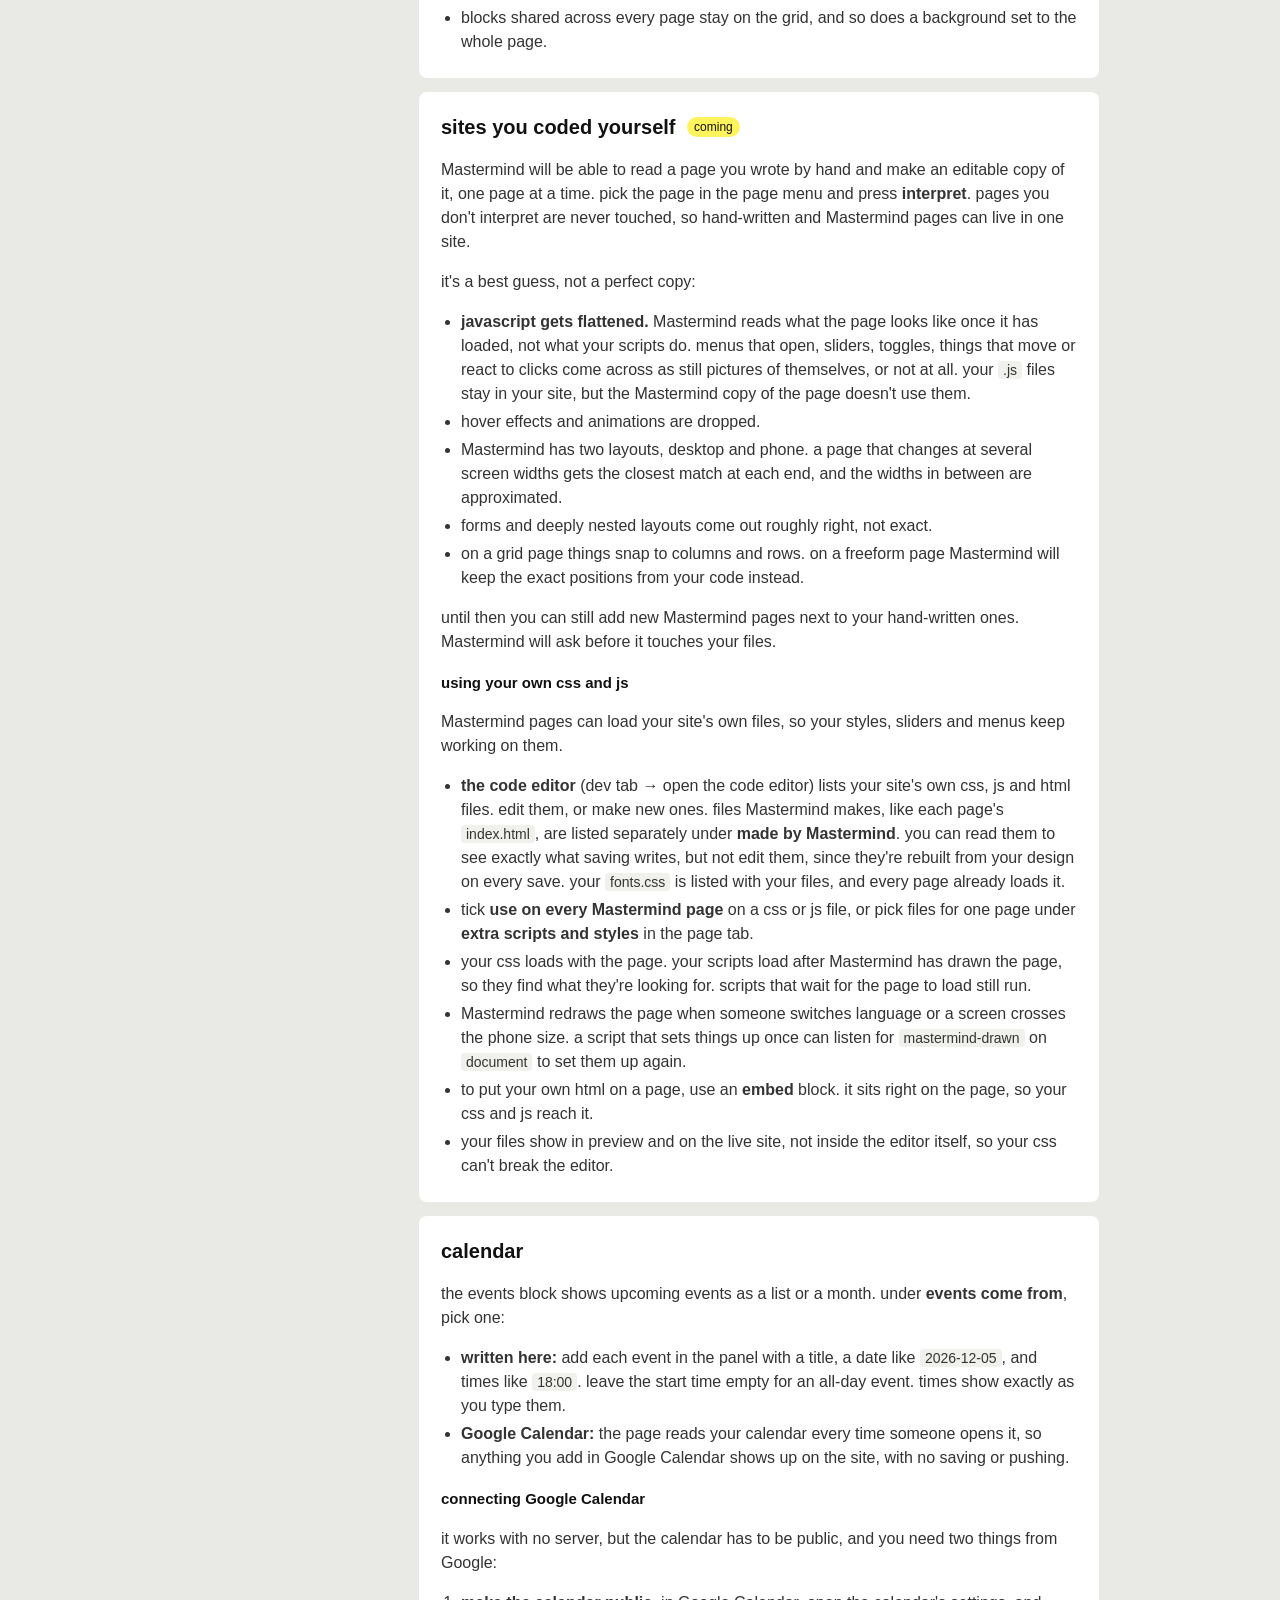
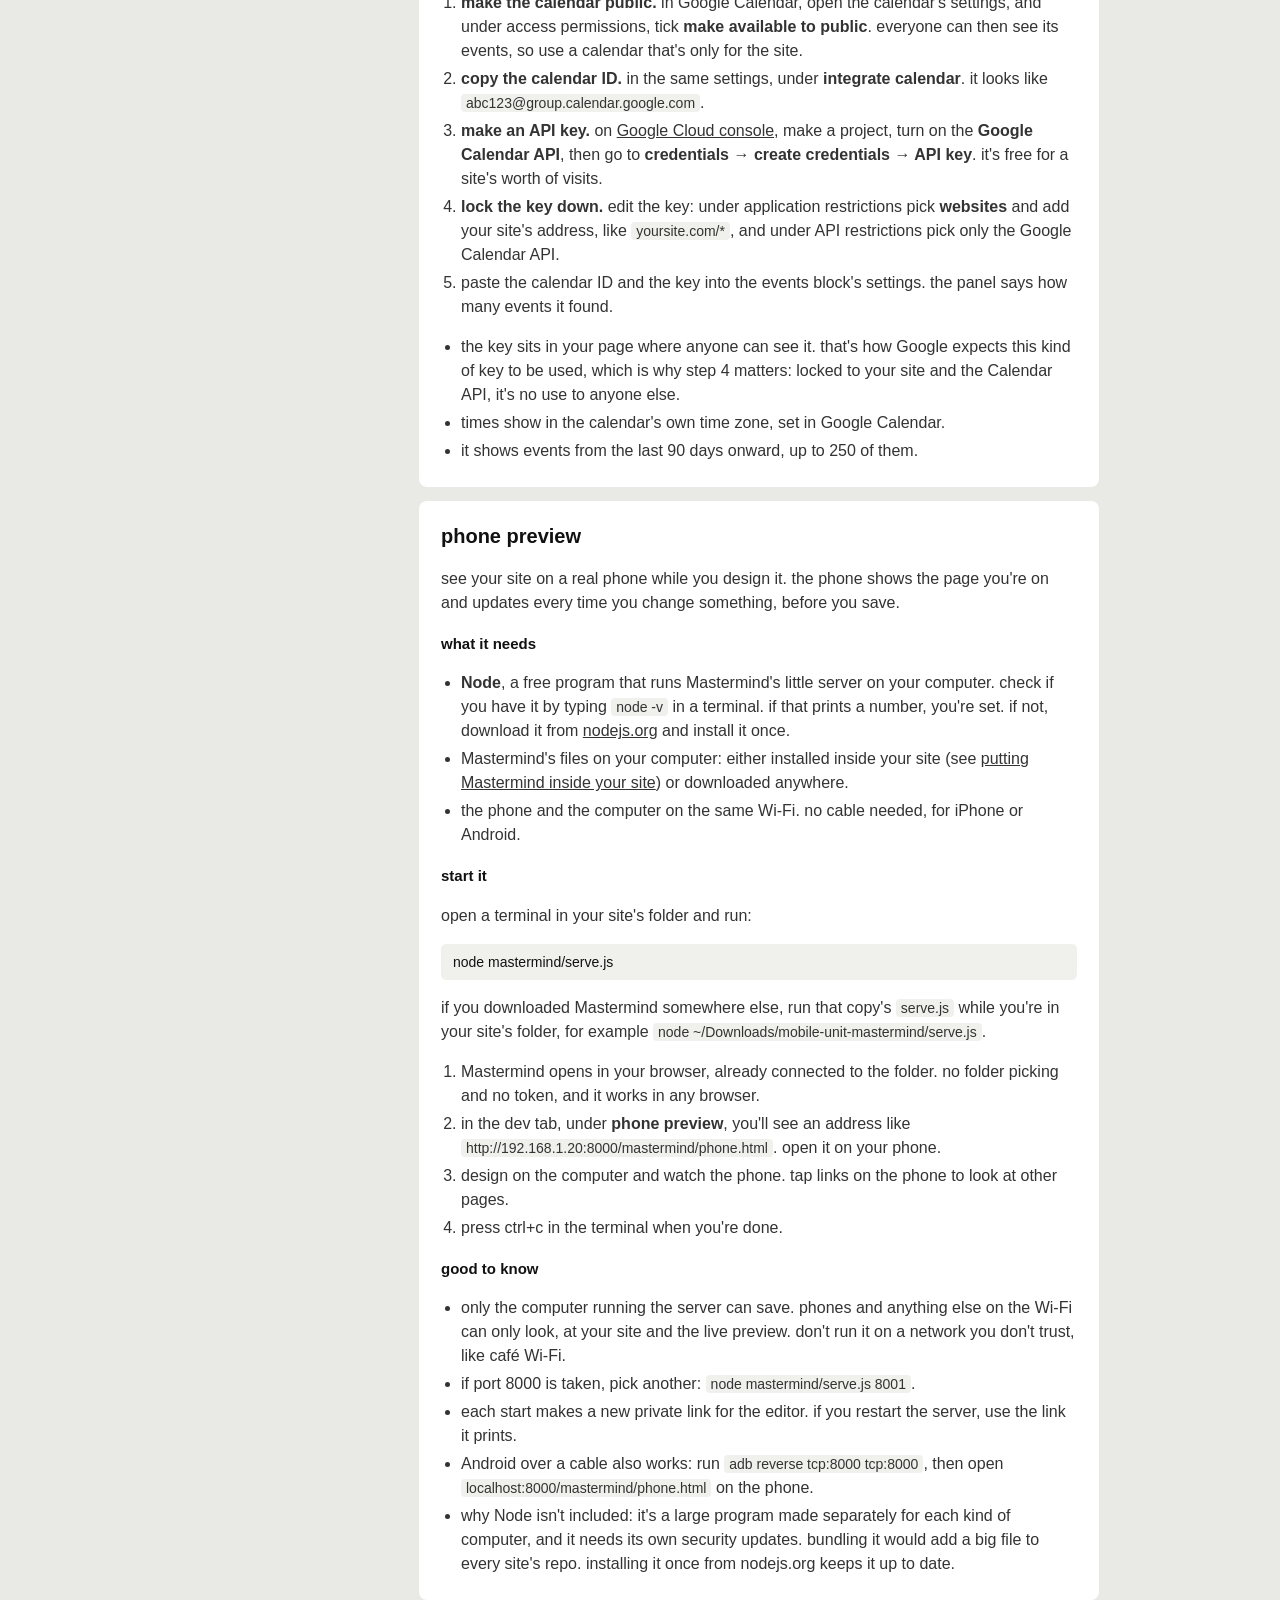
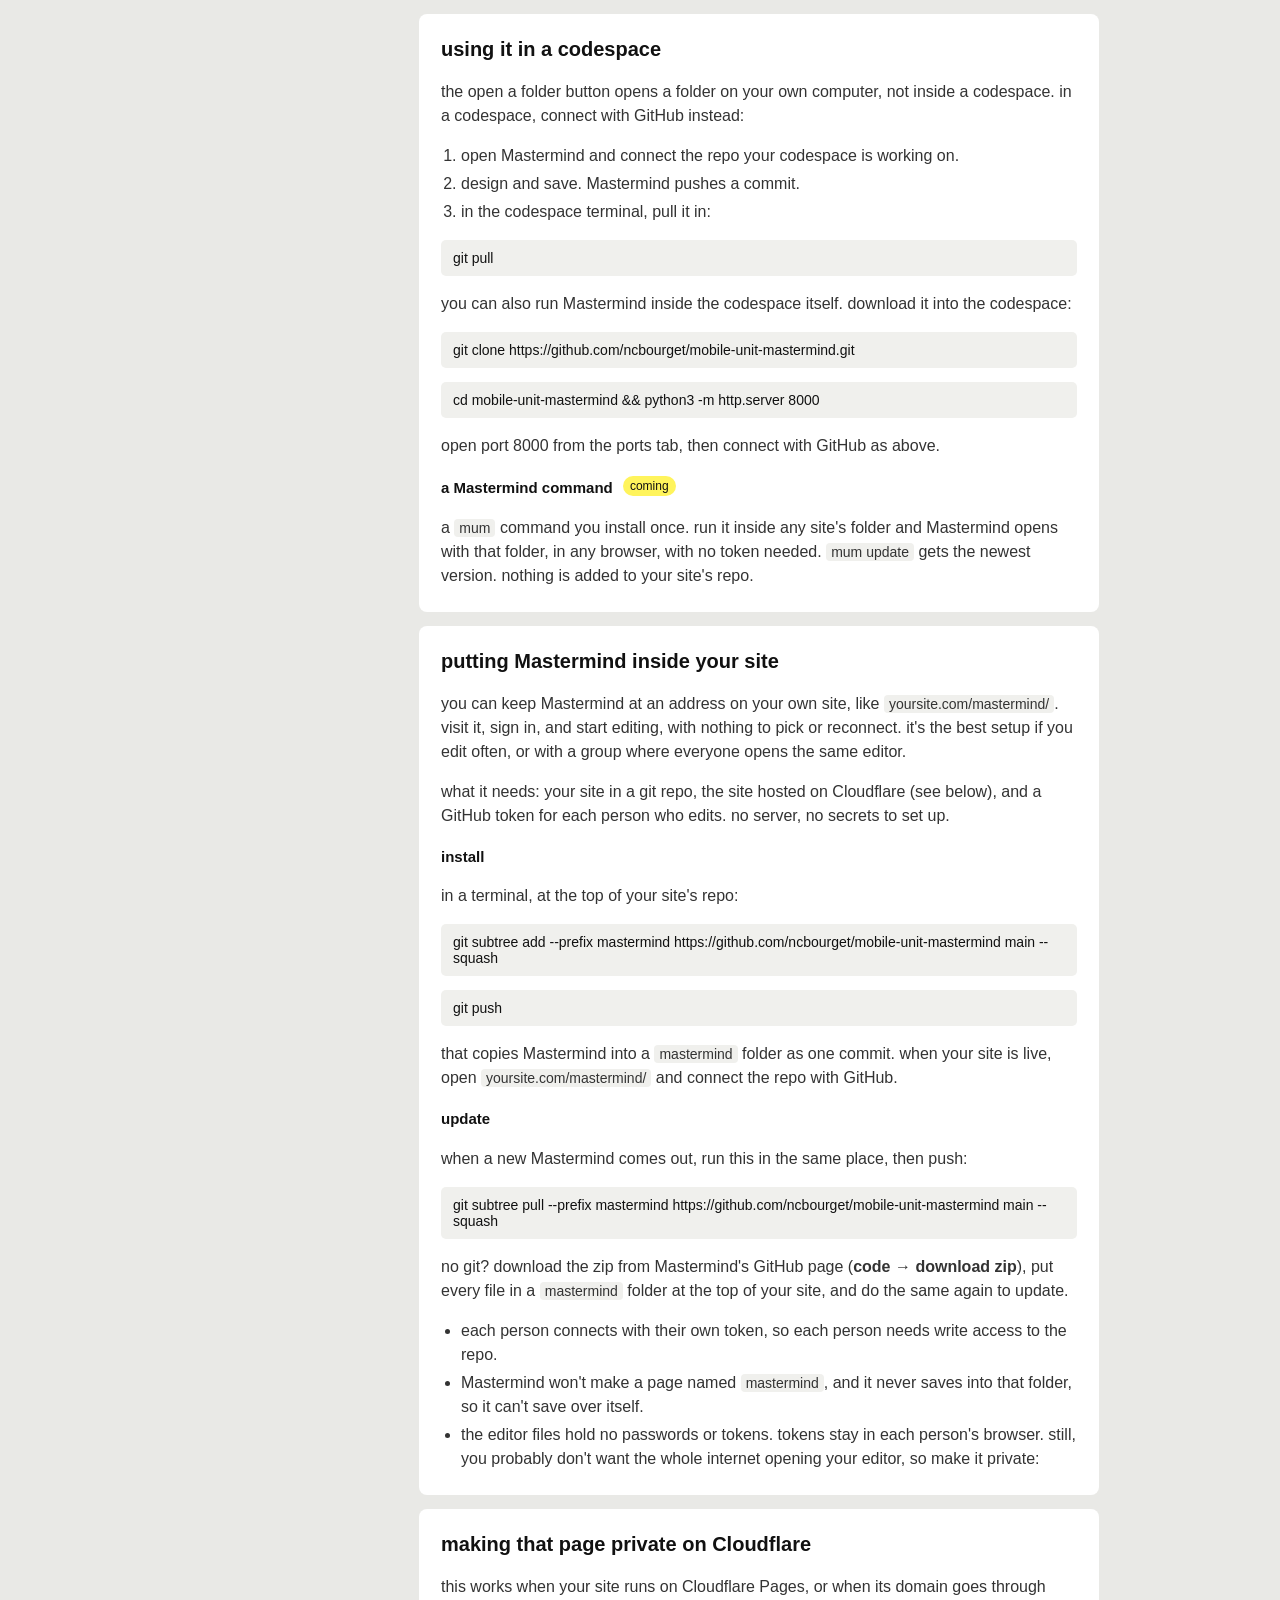
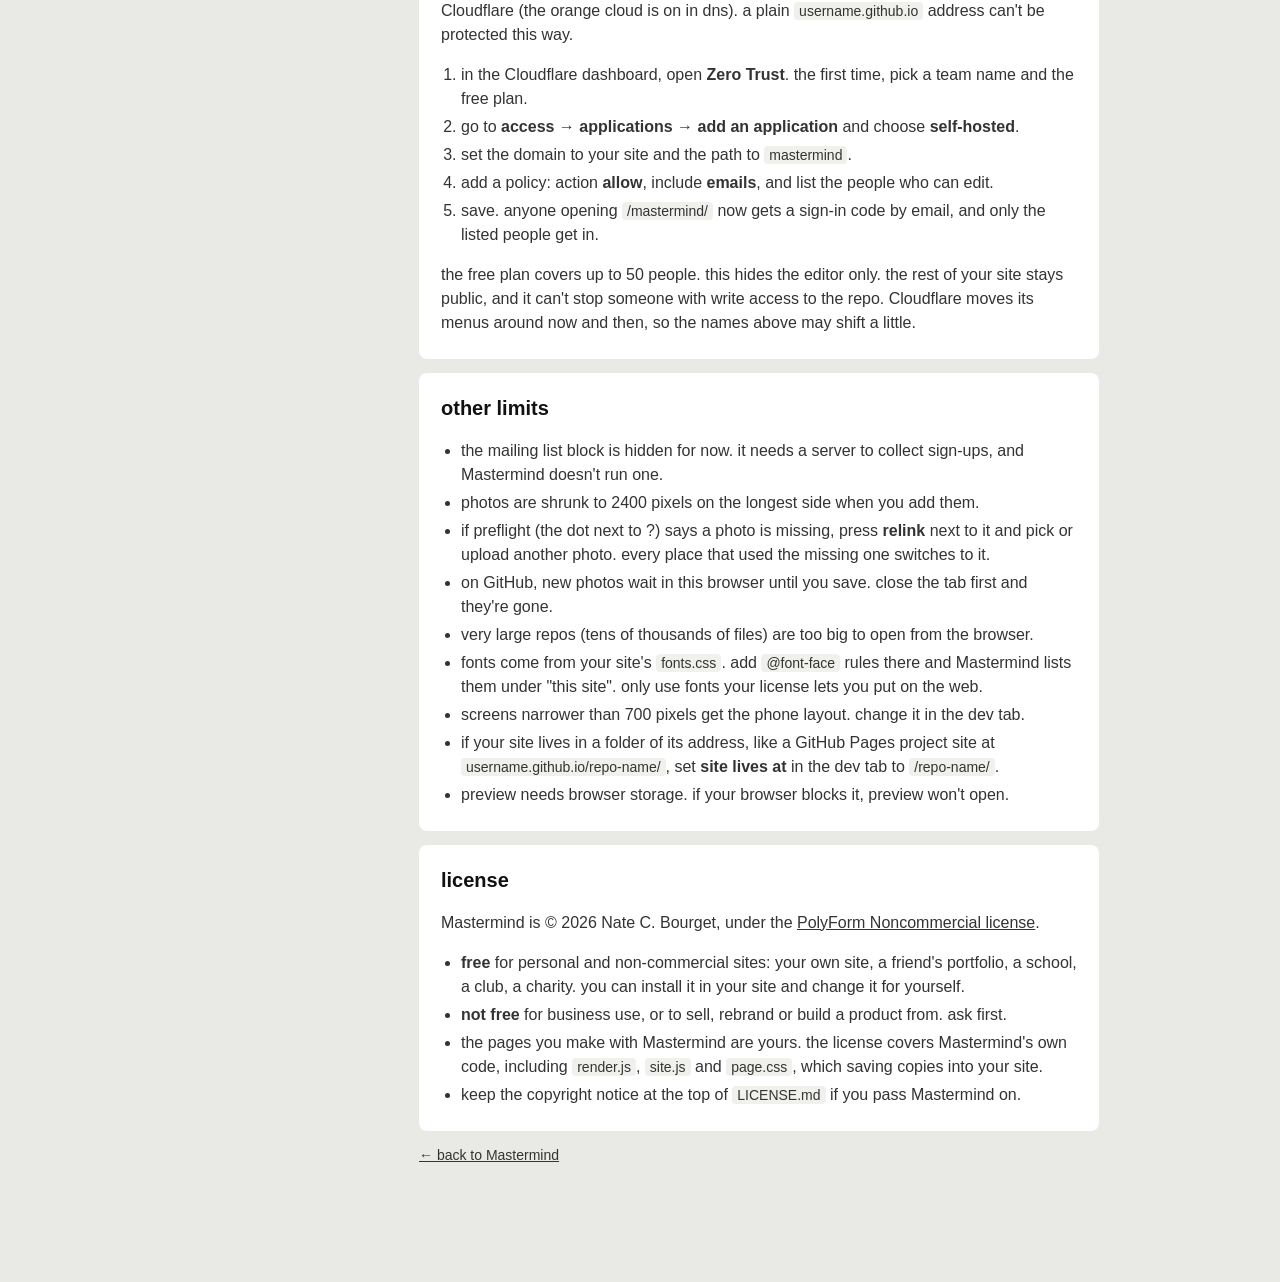
==== commit 35bf6654: "red delete button, blue highlight, notes on keys and windows" ====
--- a/about.html
+++ b/about.html
@@ -234,6 +234,7 @@
 <ul>
 <li><b>open a folder</b> only works in Chrome and Edge (and other browsers built on Chrome, like Brave, Arc and Opera). Safari and Firefox don't let websites open a folder on your computer.</li>
 <li><b>connect a GitHub repo</b> and <b>start in this browser</b> work in any up to date browser.</li>
+<li>every keyboard shortcut works on Windows too: ctrl instead of ⌘, alt instead of option. the <b>?</b> button in the editor lists them.</li>
 <li>Mastermind is built for a laptop or desktop. it opens on a tablet but it's cramped. on a phone it won't open at all, and shows its address so you can open it on a computer instead. to see your site on a phone while you design, use phone preview.</li>
 <li>a hard reload (⌘⇧R or ctrl+shift+R) turns off the part of Mastermind that loads photos and fonts. Mastermind reloads once by itself to turn it back on, and loads photos another way if that's not enough.</li>
 </ul>
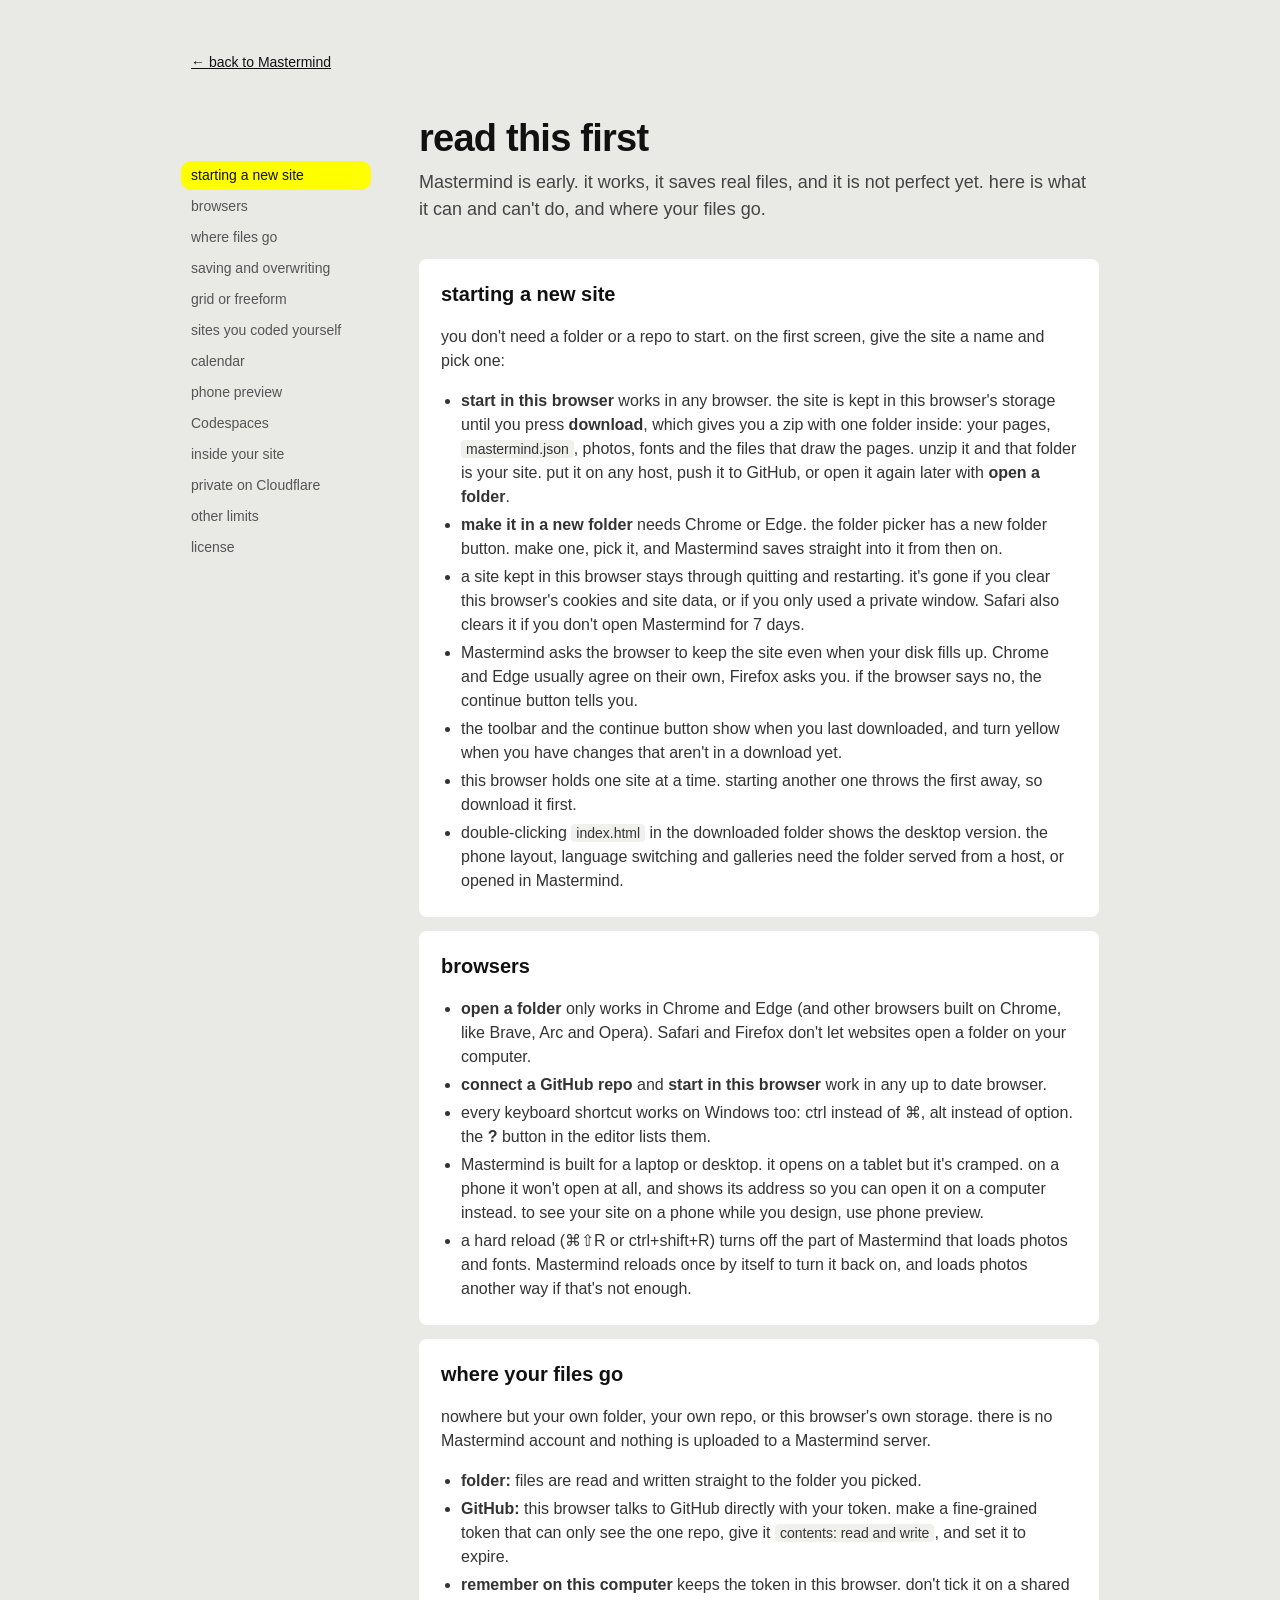
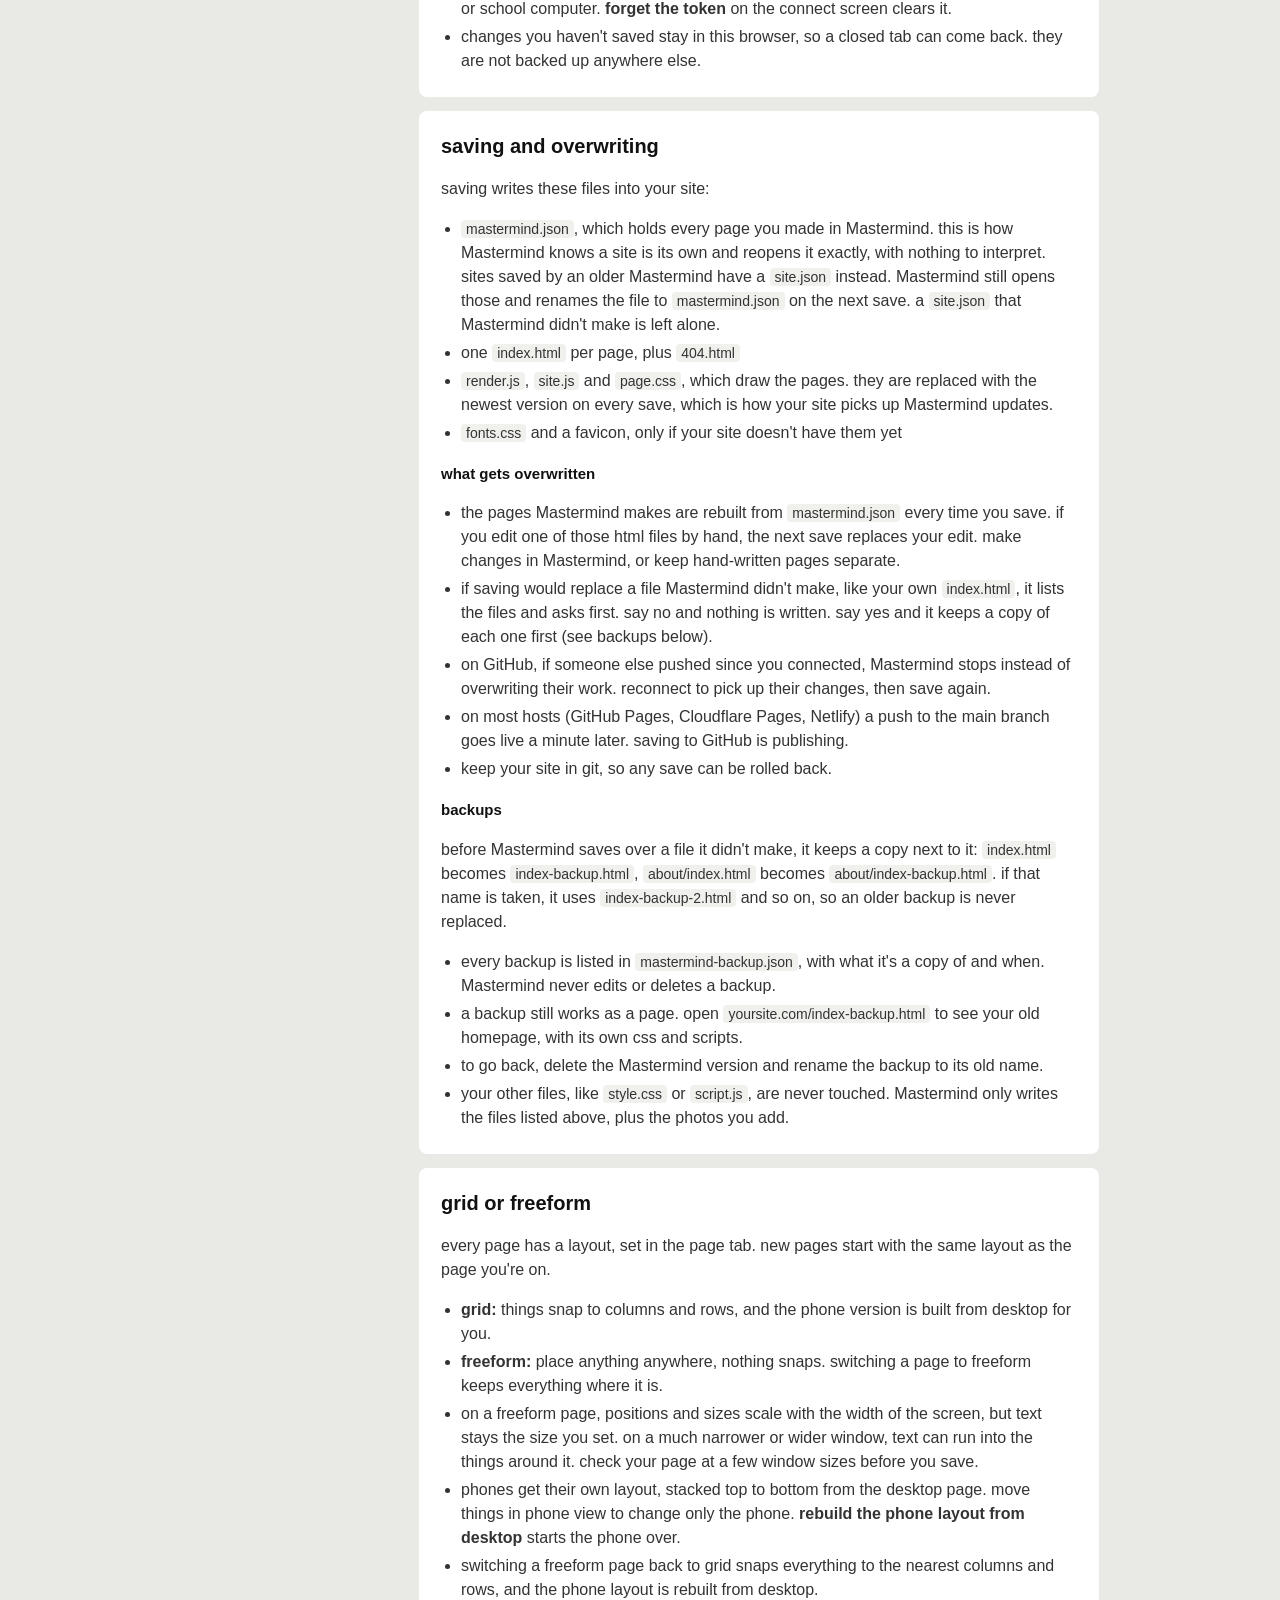
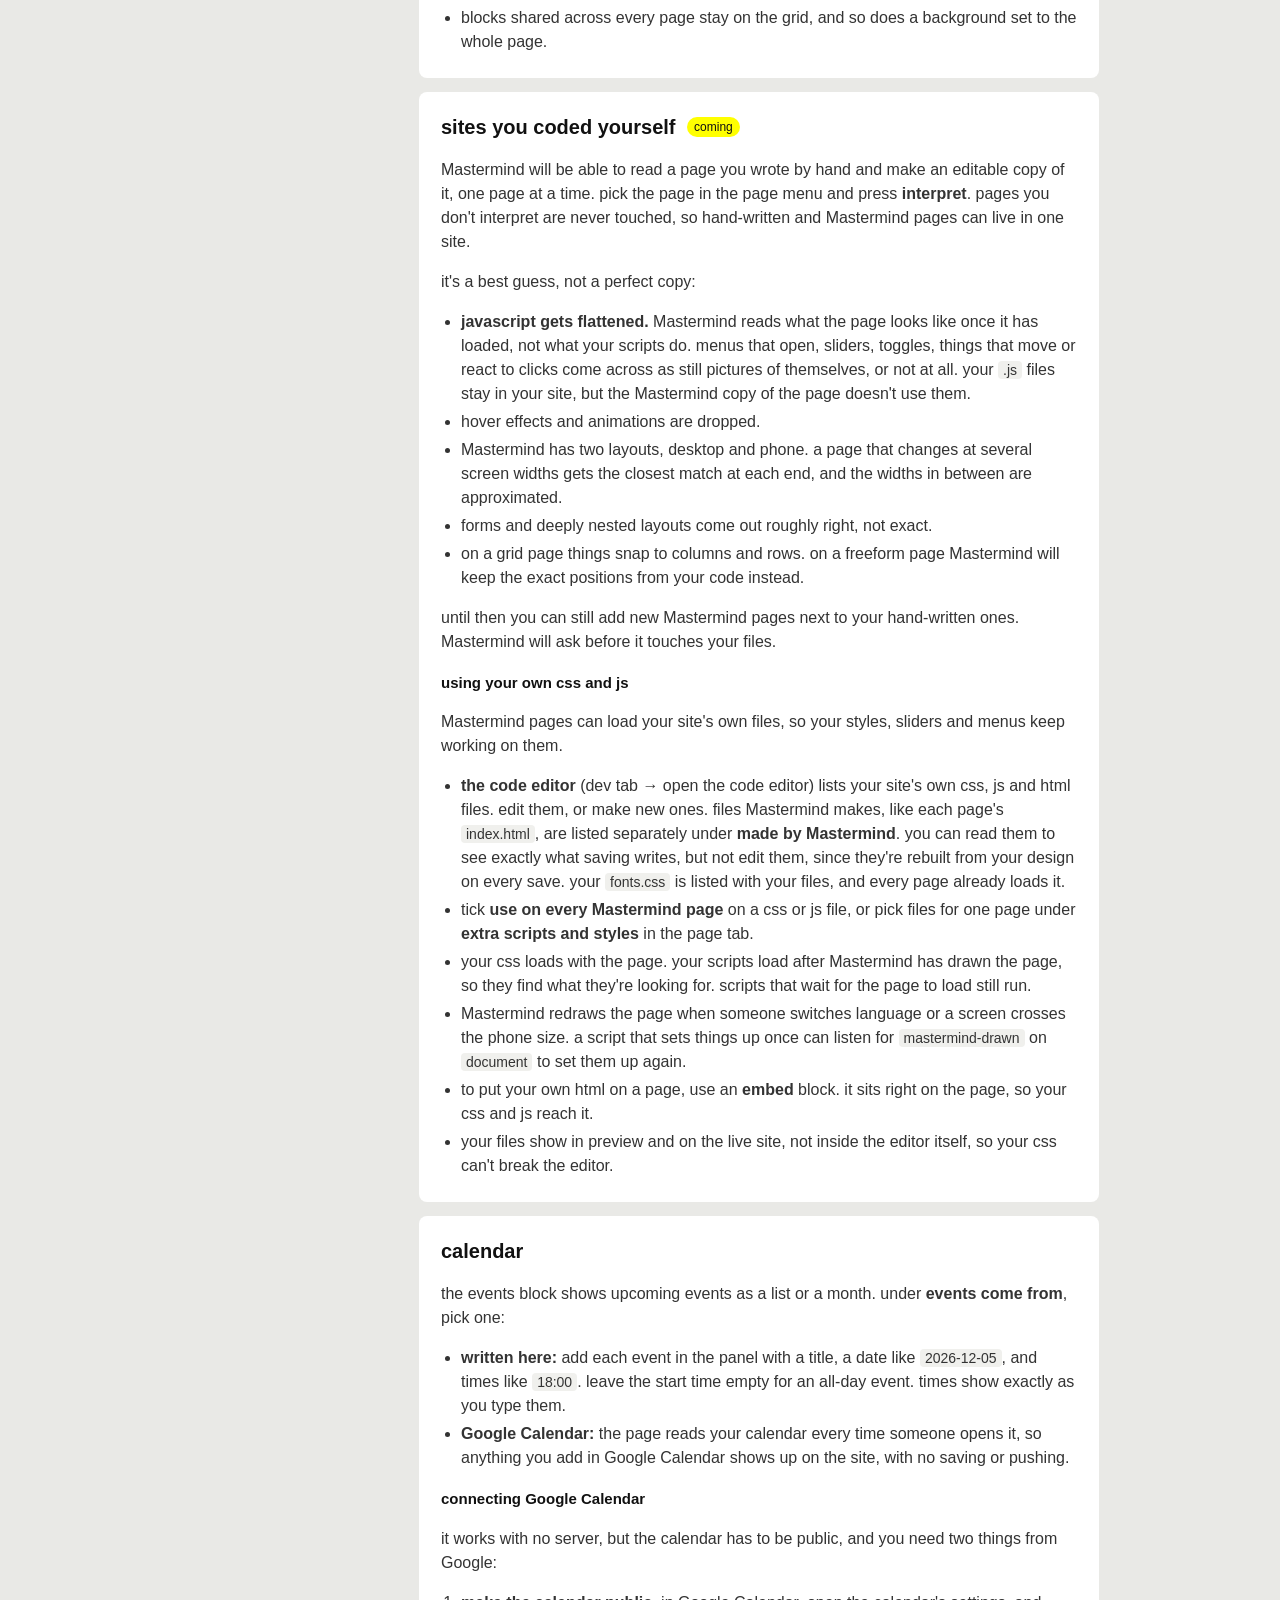
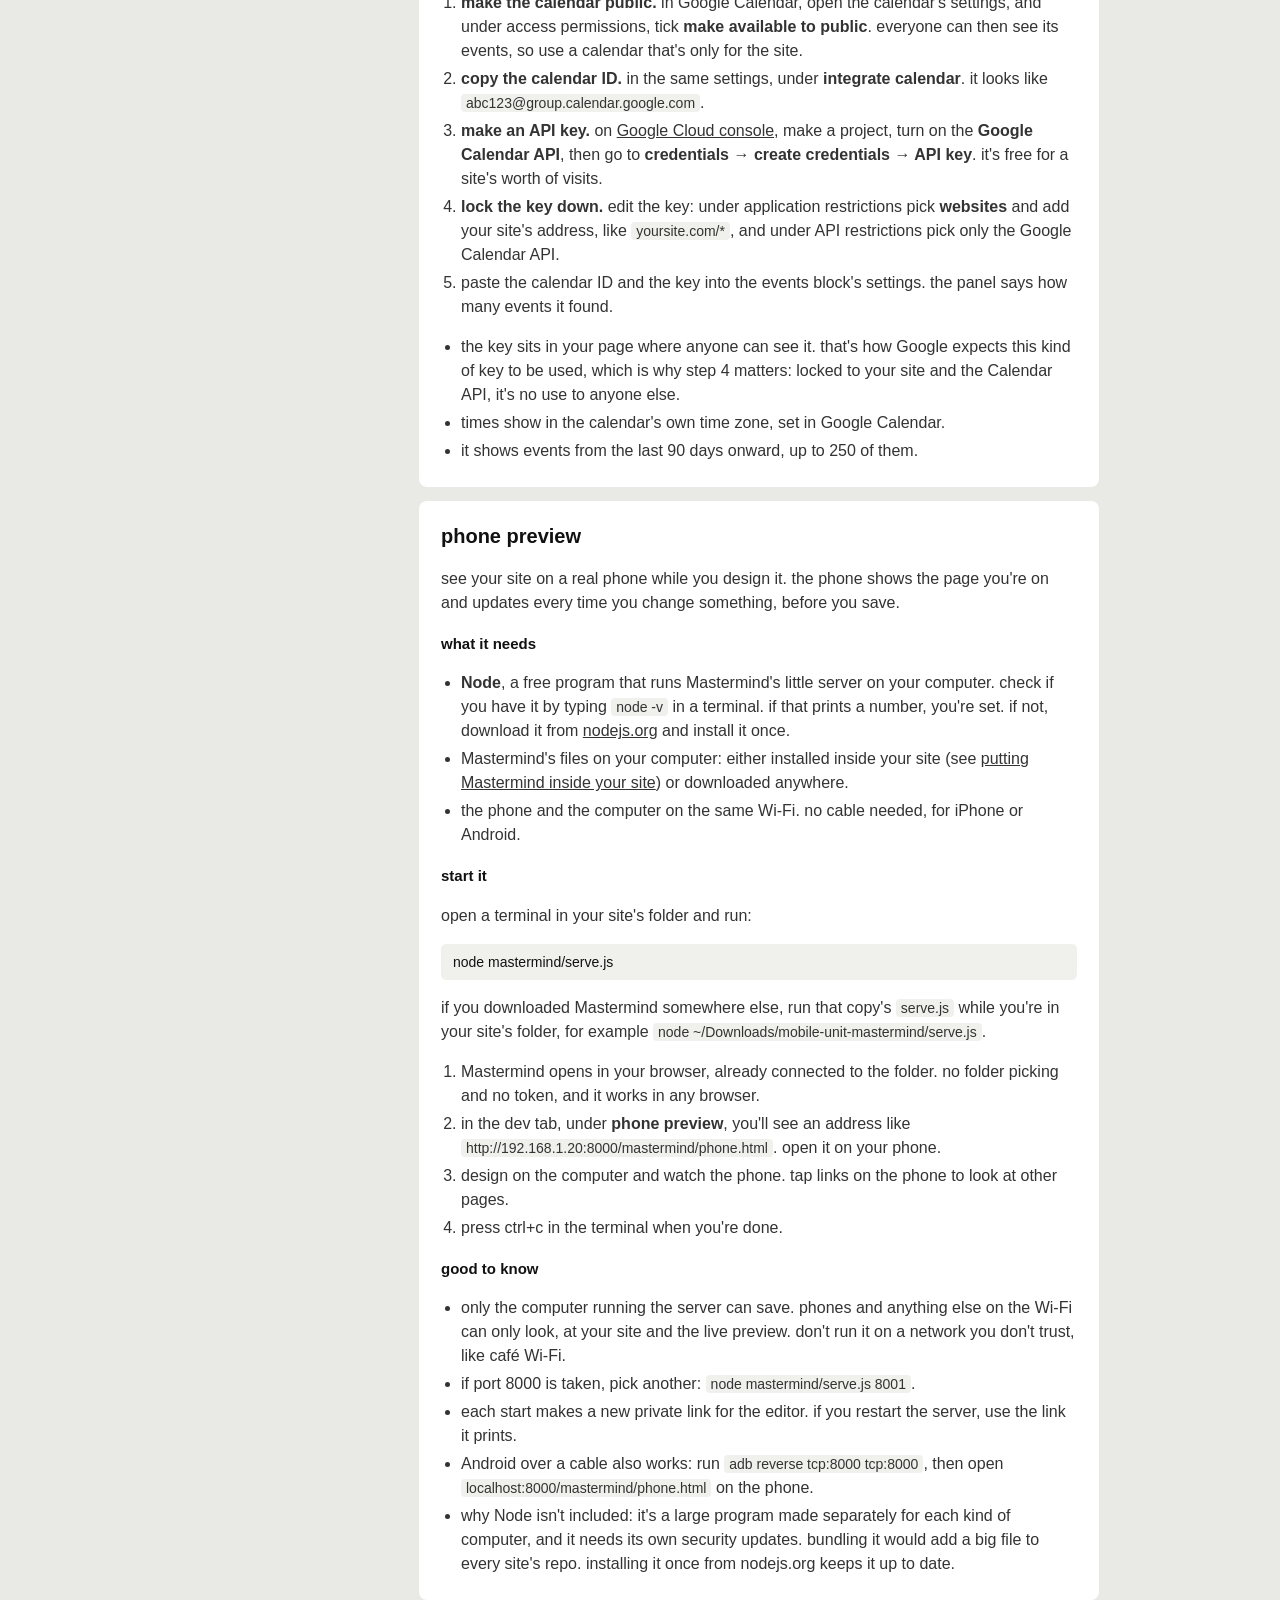
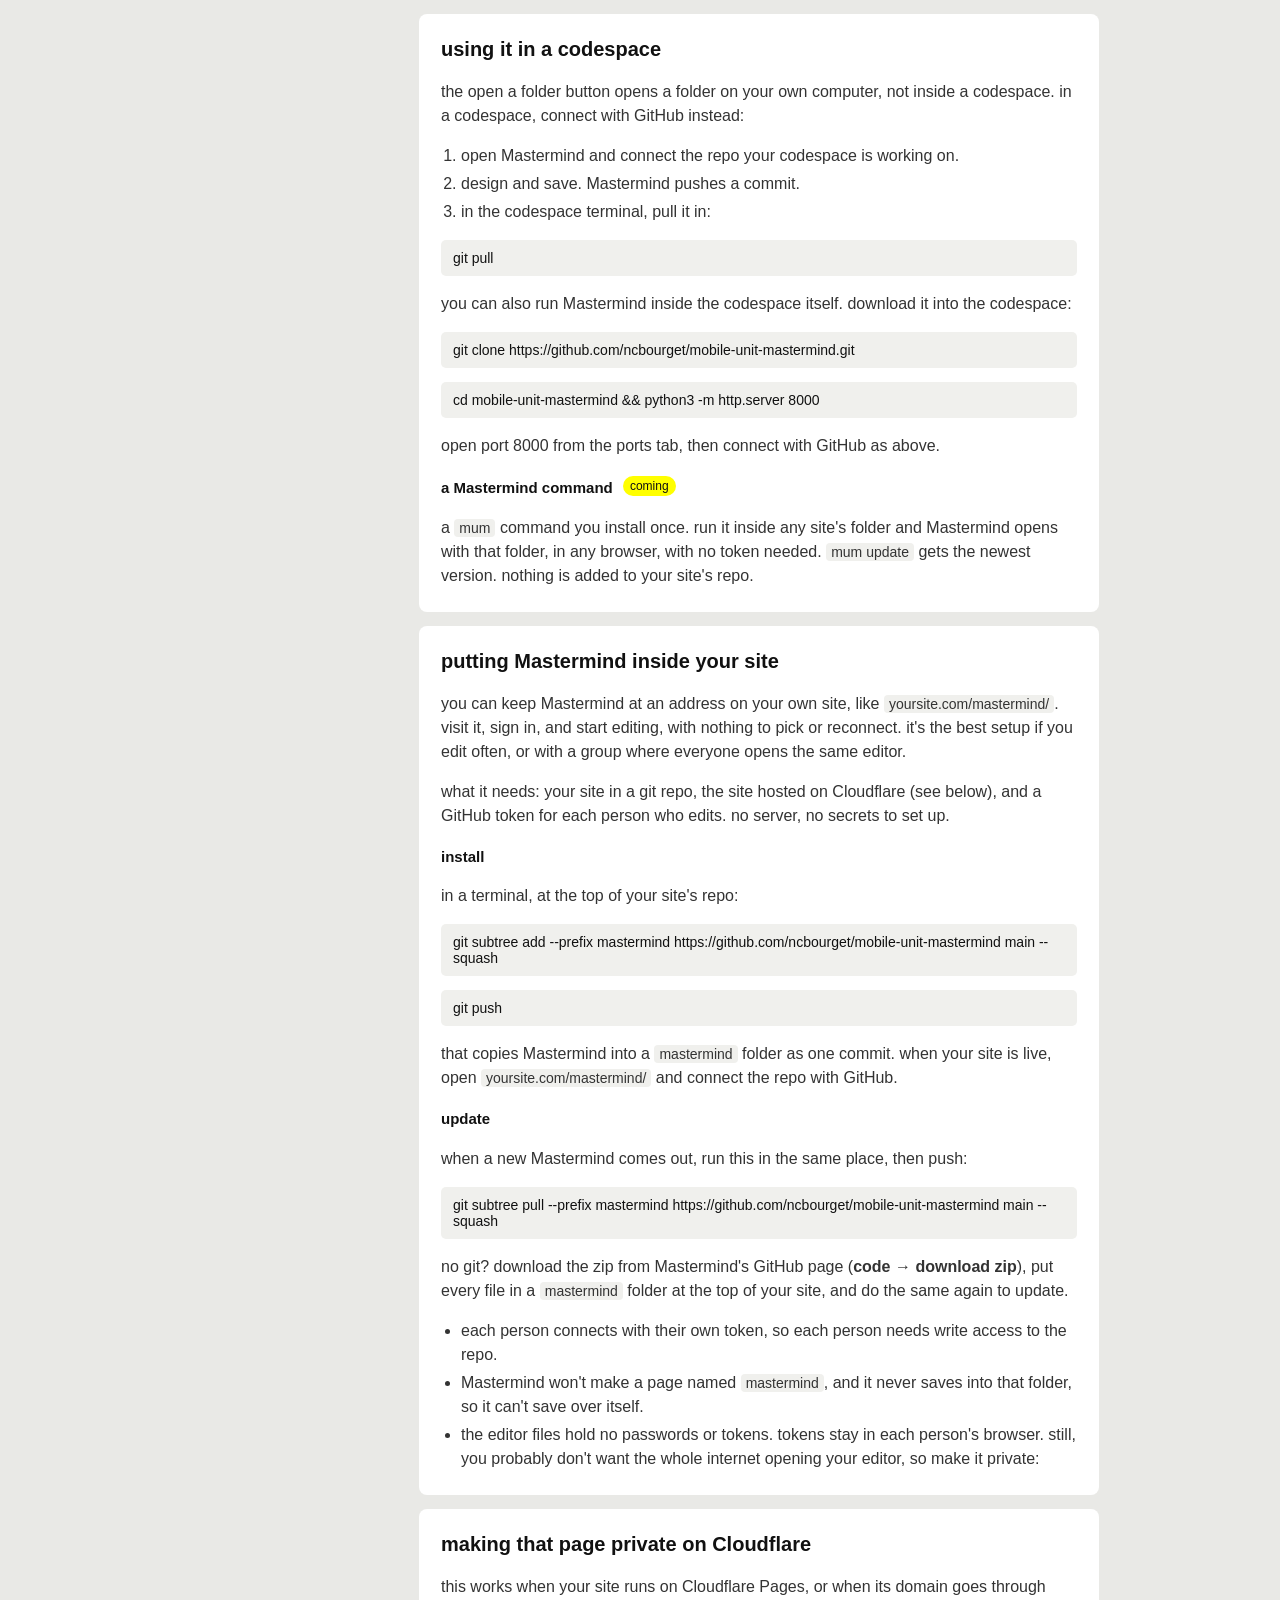
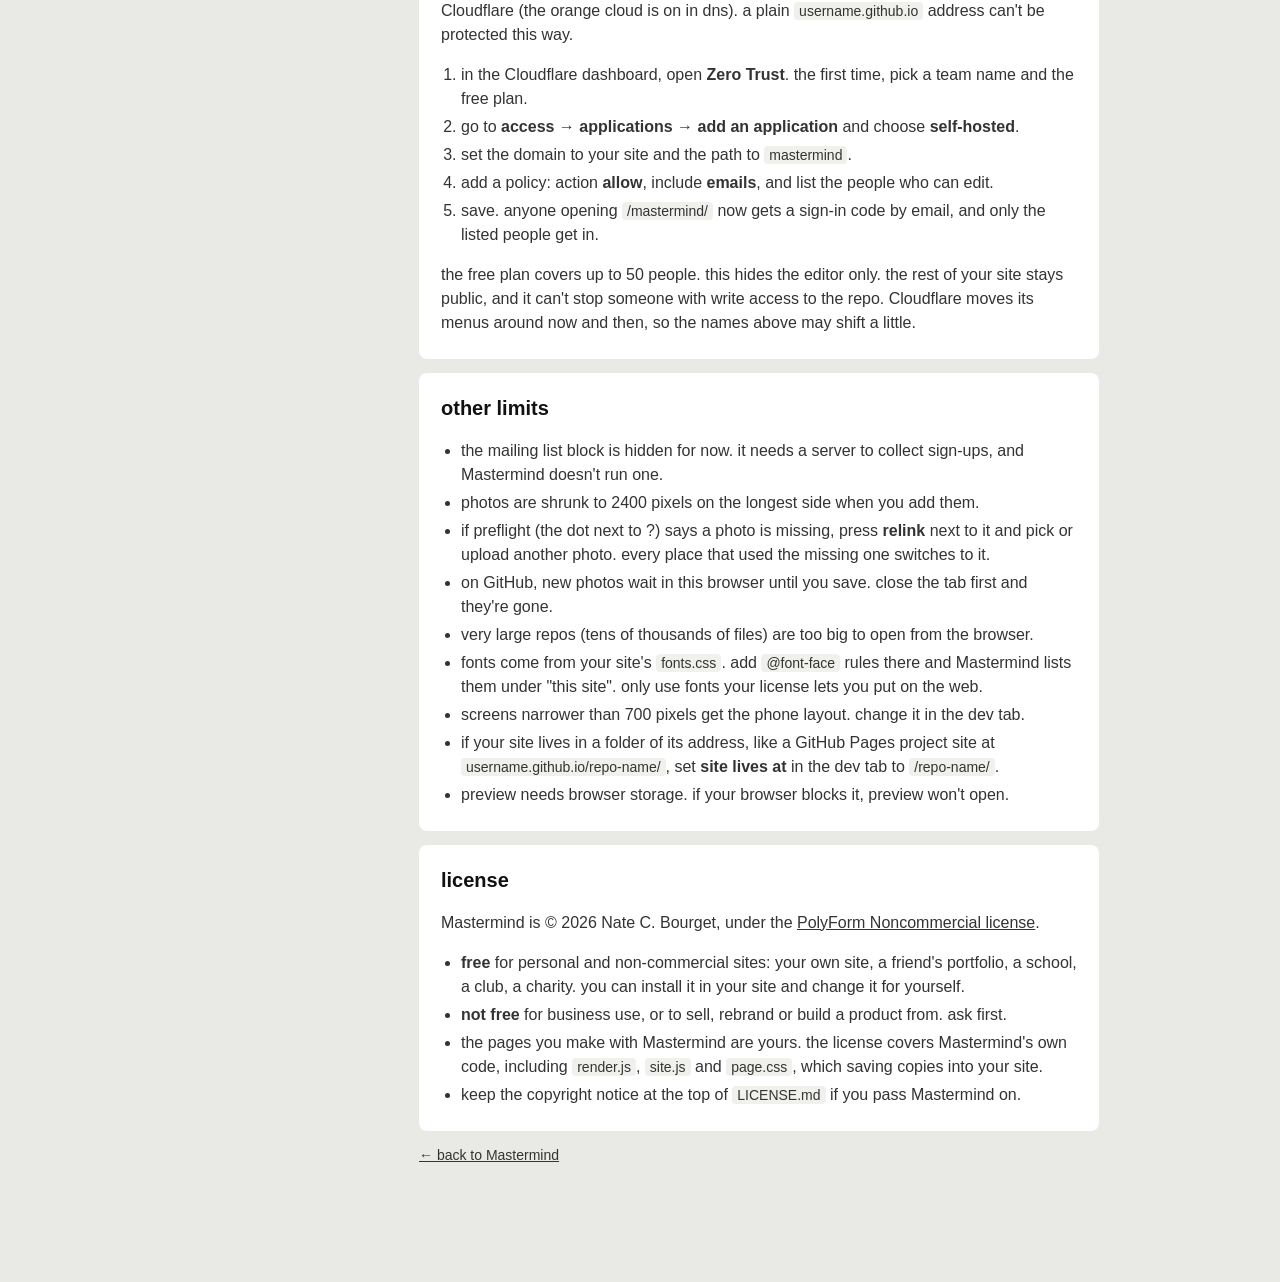
==== commit 0ec1628c: "primary colors: pure red, yellow and blue" ====
--- a/about.html
+++ b/about.html
@@ -110,7 +110,7 @@
   font-size: 12px;
   font-weight: 400;
   color: #111;
-  background: #fff45c;
+  background: #ffff00;
   border-radius: 10px;
   vertical-align: 3px;
 }
@@ -159,7 +159,7 @@
 
 .toc a.on {
   color: #111;
-  background: #fff45c;
+  background: #ffff00;
 }
 
 @media (max-width: 900px) {
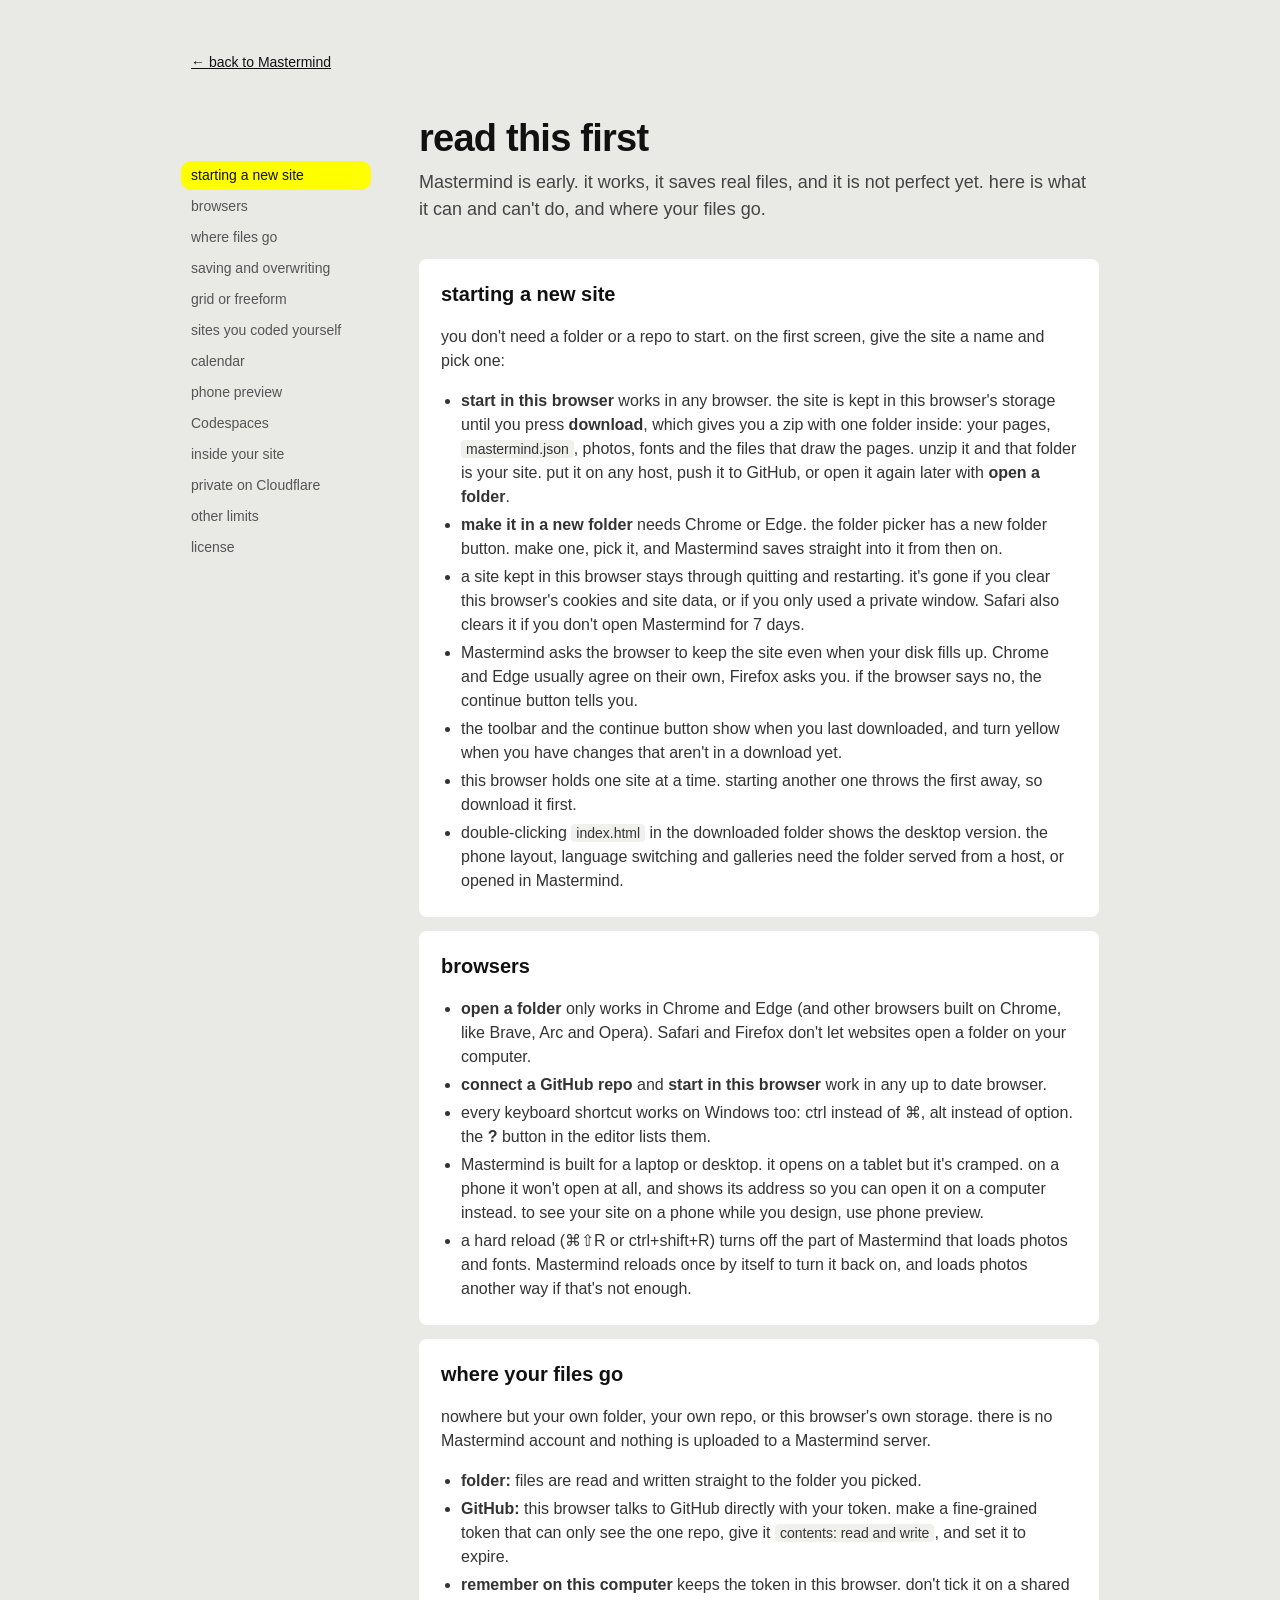
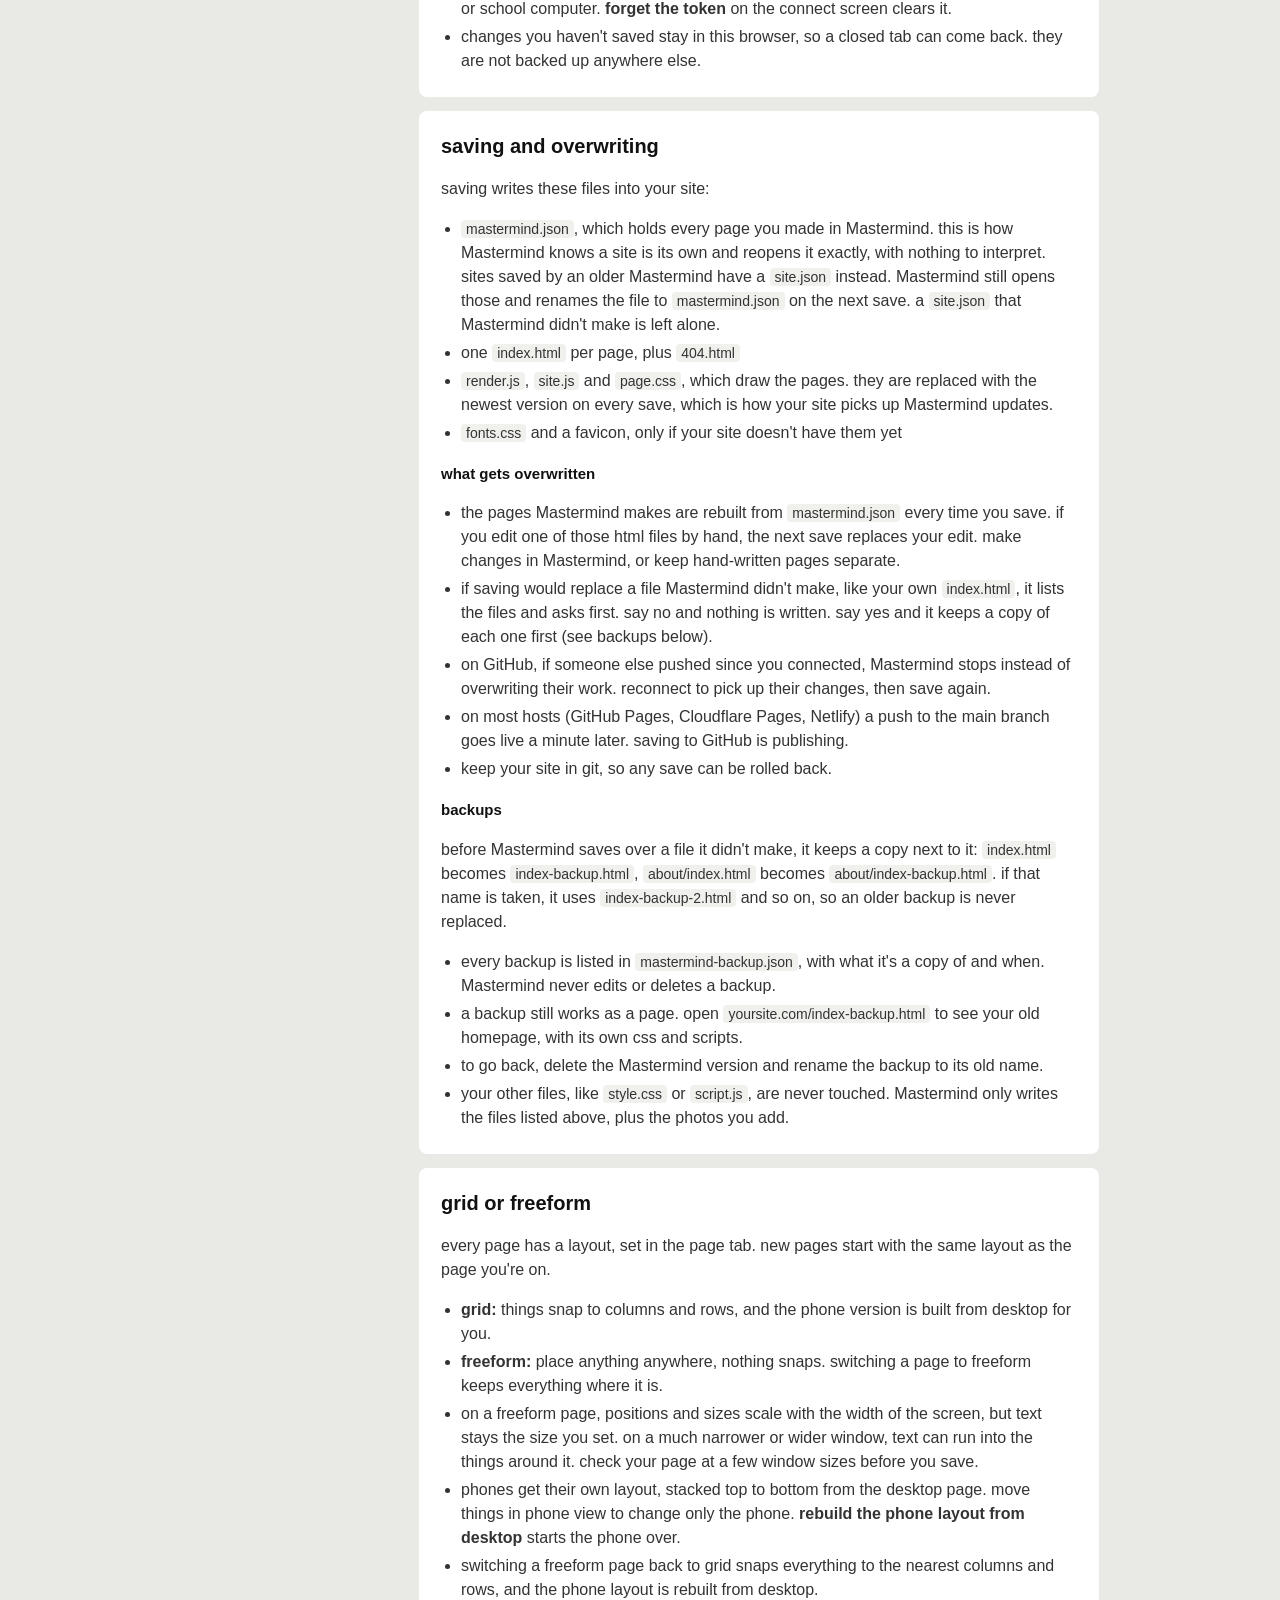
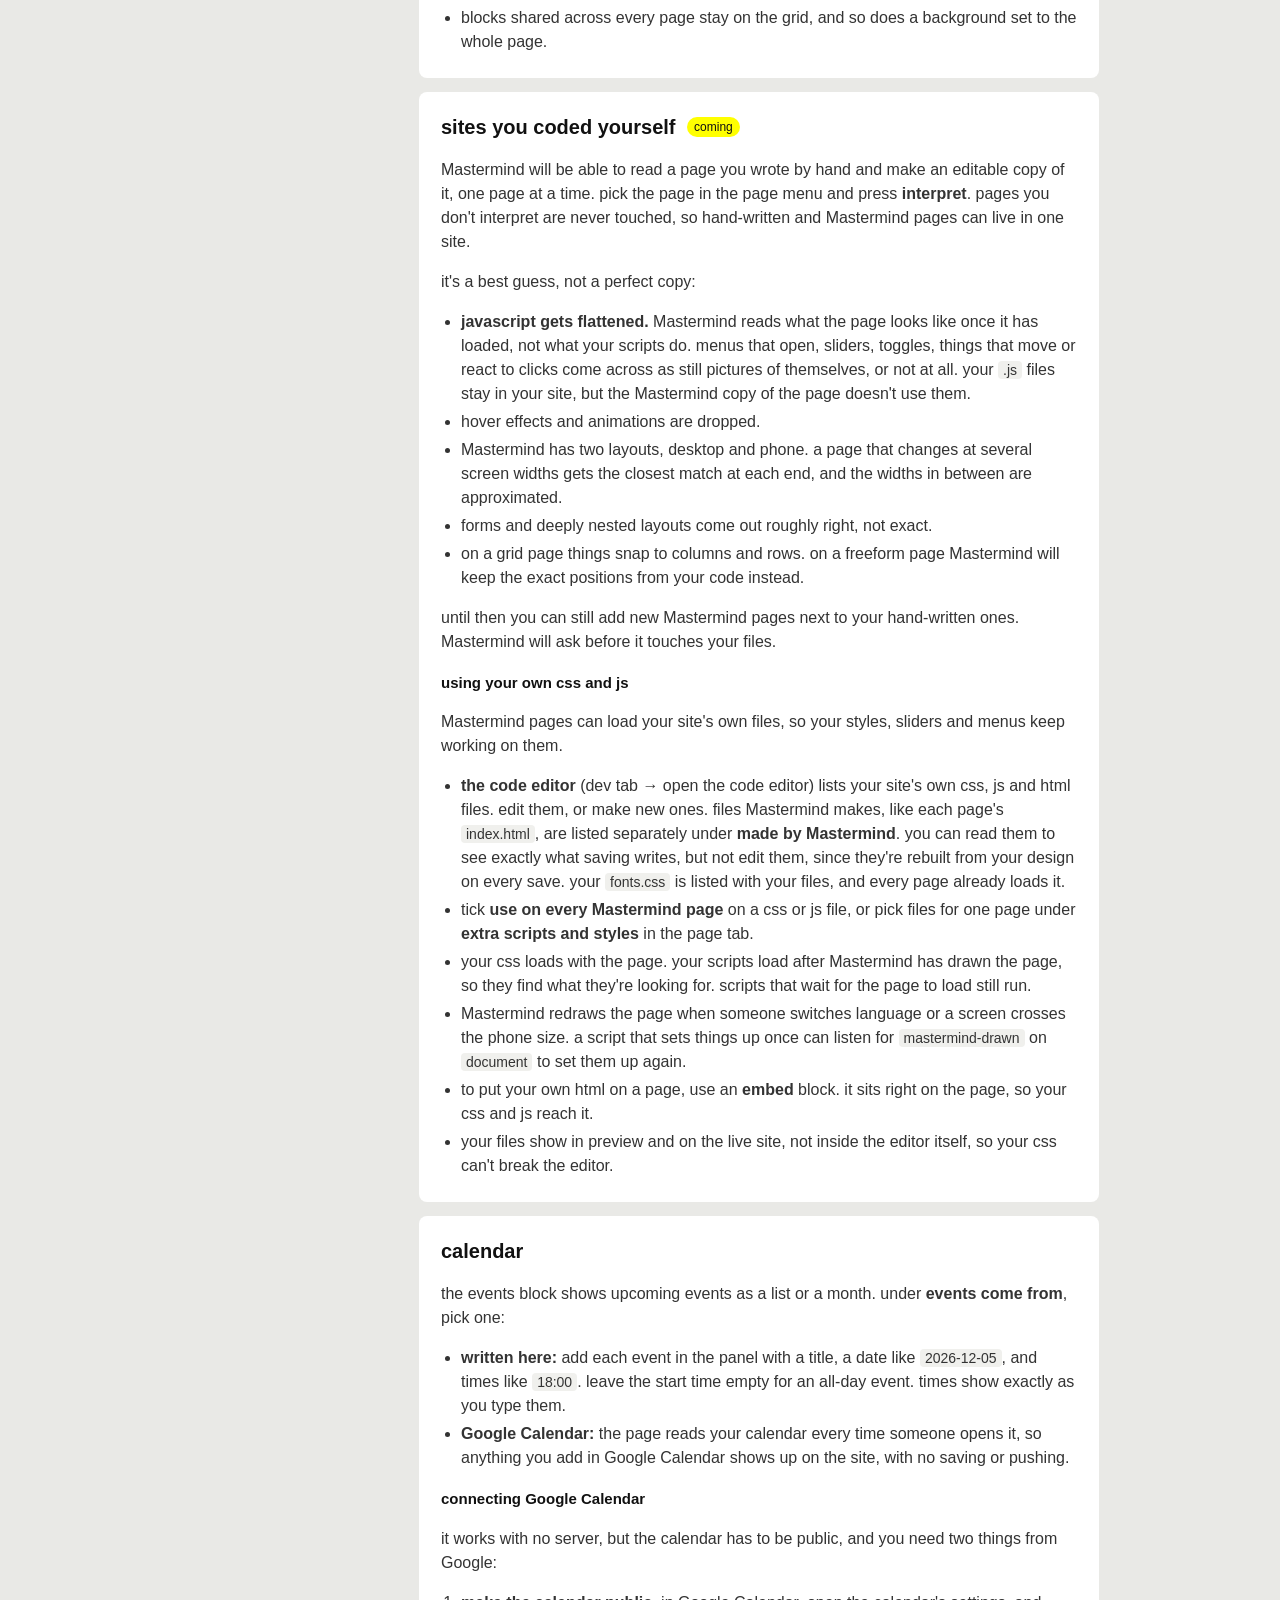
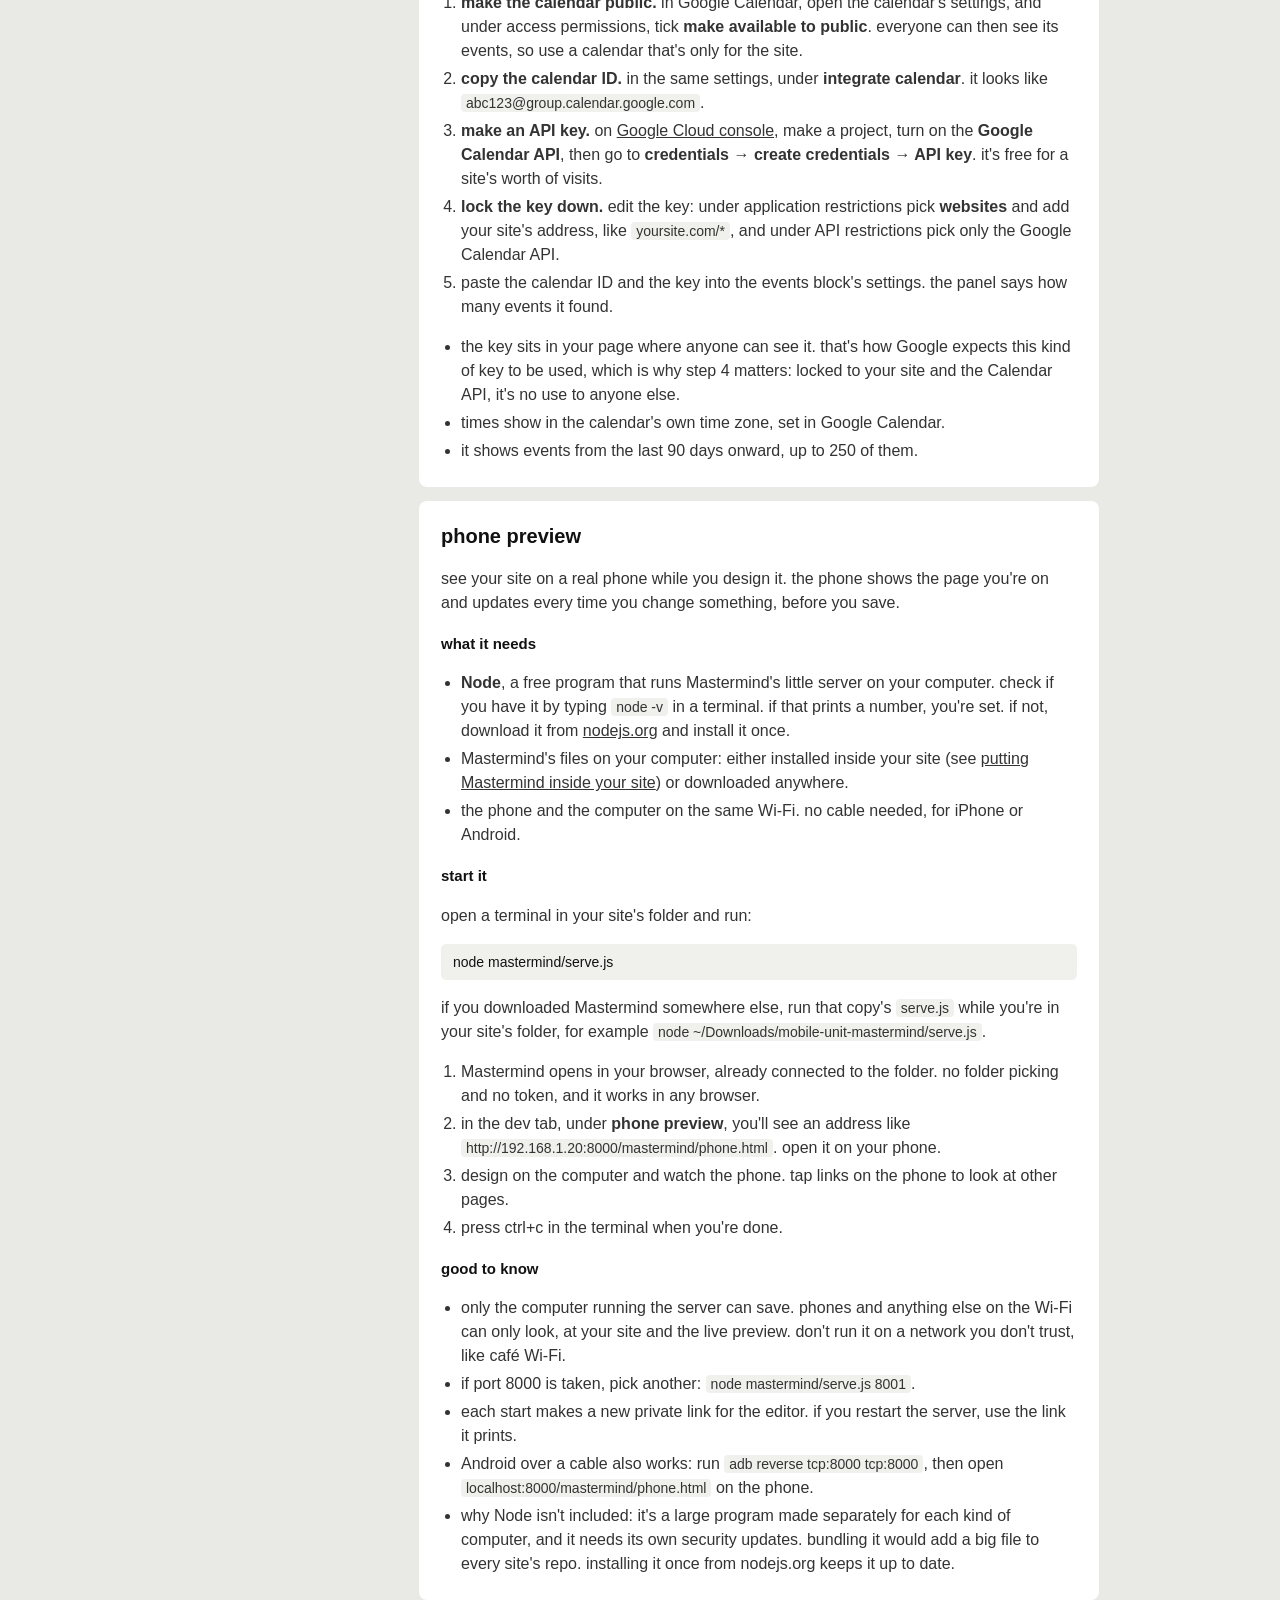
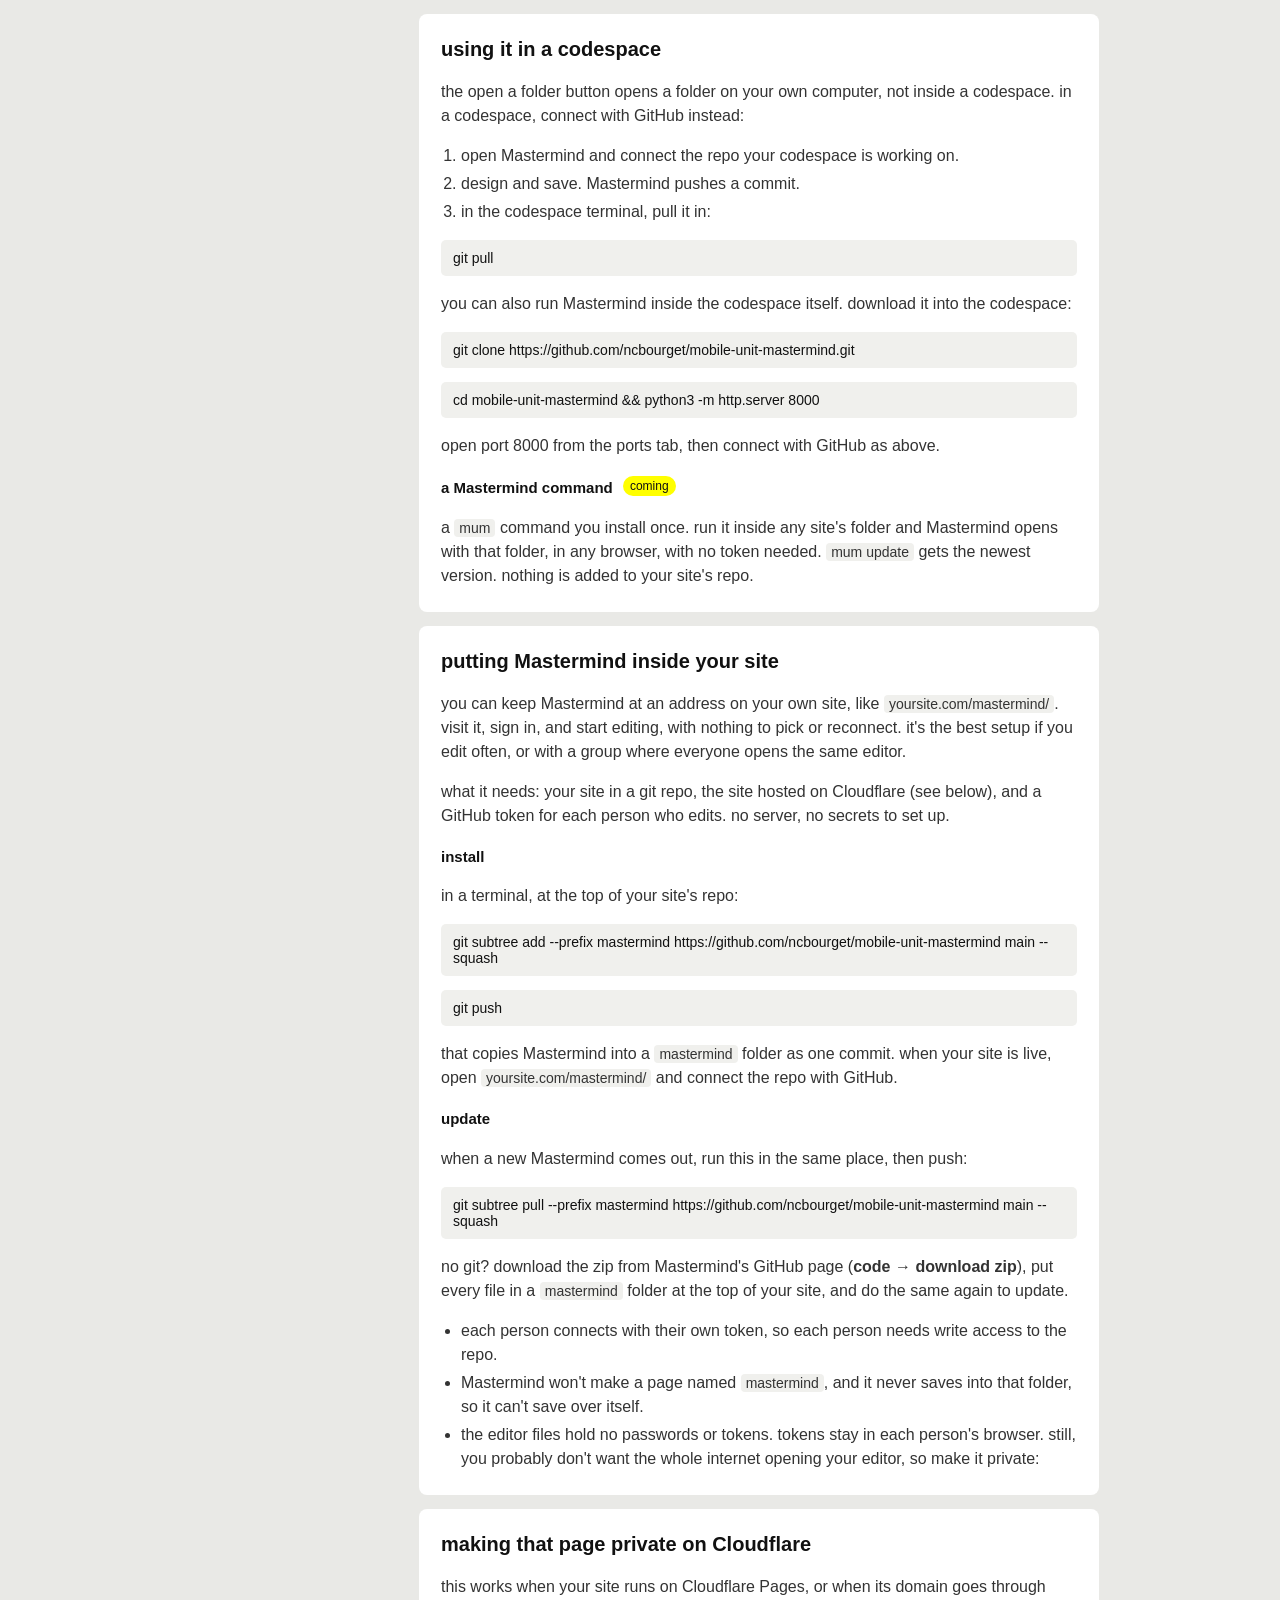
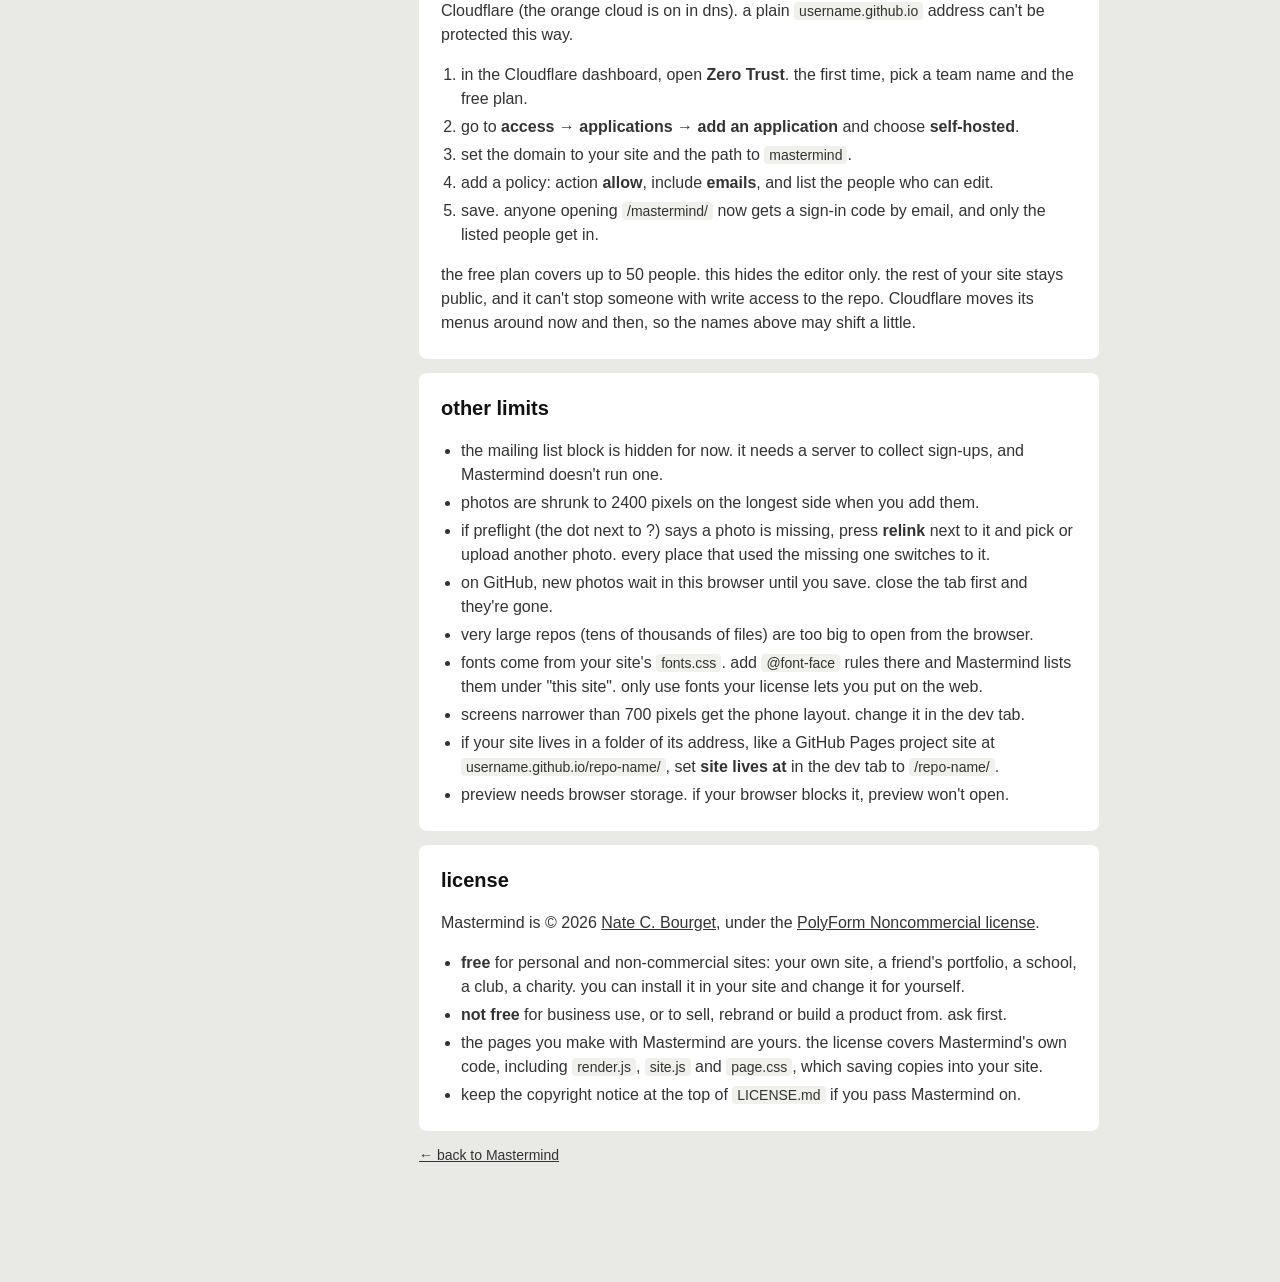
==== commit 7b8cfeb5: "link my name" ====
--- a/about.html
+++ b/about.html
@@ -434,7 +434,7 @@
 
 <section id="license">
 <h2>license</h2>
-<p>Mastermind is © 2026 Nate C. Bourget, under the <a href="https://github.com/ncbourget/mobile-unit-mastermind/blob/main/LICENSE.md" target="_blank" rel="noopener">PolyForm Noncommercial license</a>.</p>
+<p>Mastermind is © 2026 <a href="https://ncbourget.github.io/" target="_blank" rel="noopener">Nate C. Bourget</a>, under the <a href="https://github.com/ncbourget/mobile-unit-mastermind/blob/main/LICENSE.md" target="_blank" rel="noopener">PolyForm Noncommercial license</a>.</p>
 <ul>
 <li><b>free</b> for personal and non-commercial sites: your own site, a friend's portfolio, a school, a club, a charity. you can install it in your site and change it for yourself.</li>
 <li><b>not free</b> for business use, or to sell, rebrand or build a product from. ask first.</li>
